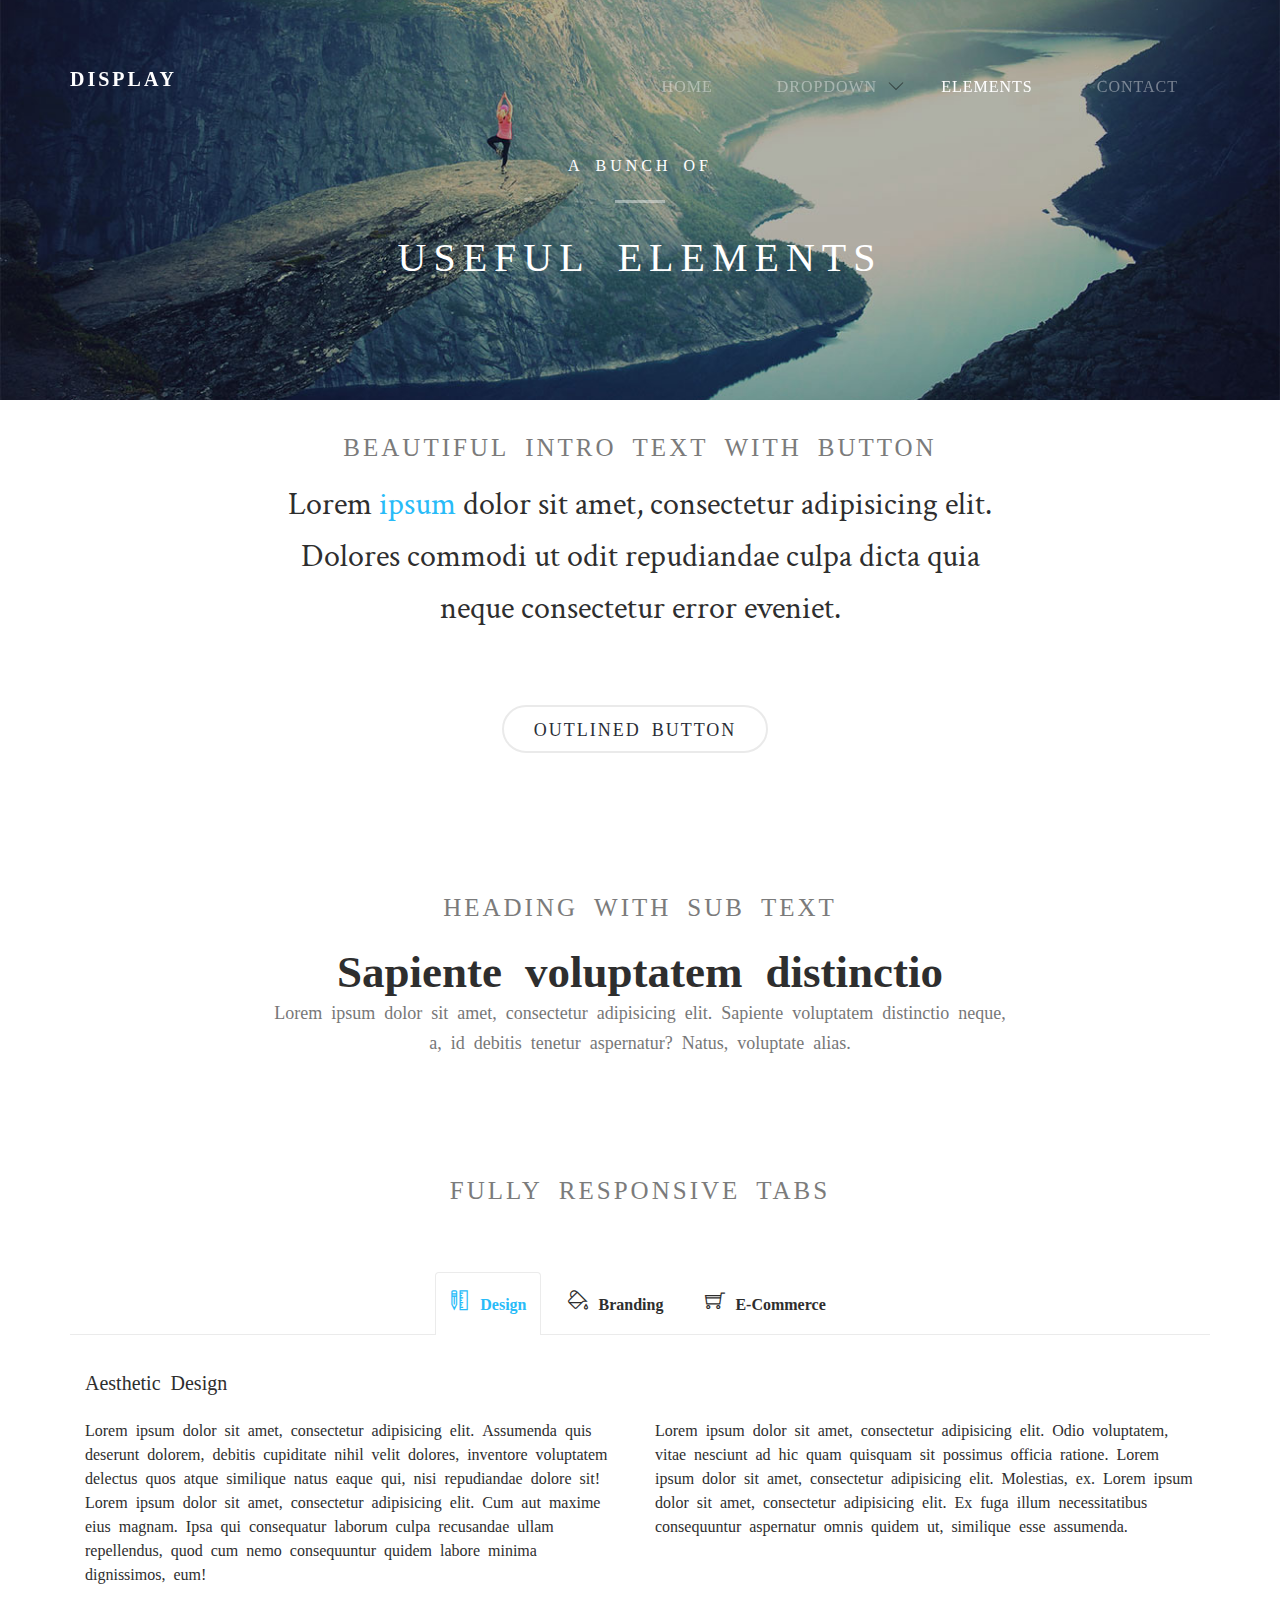
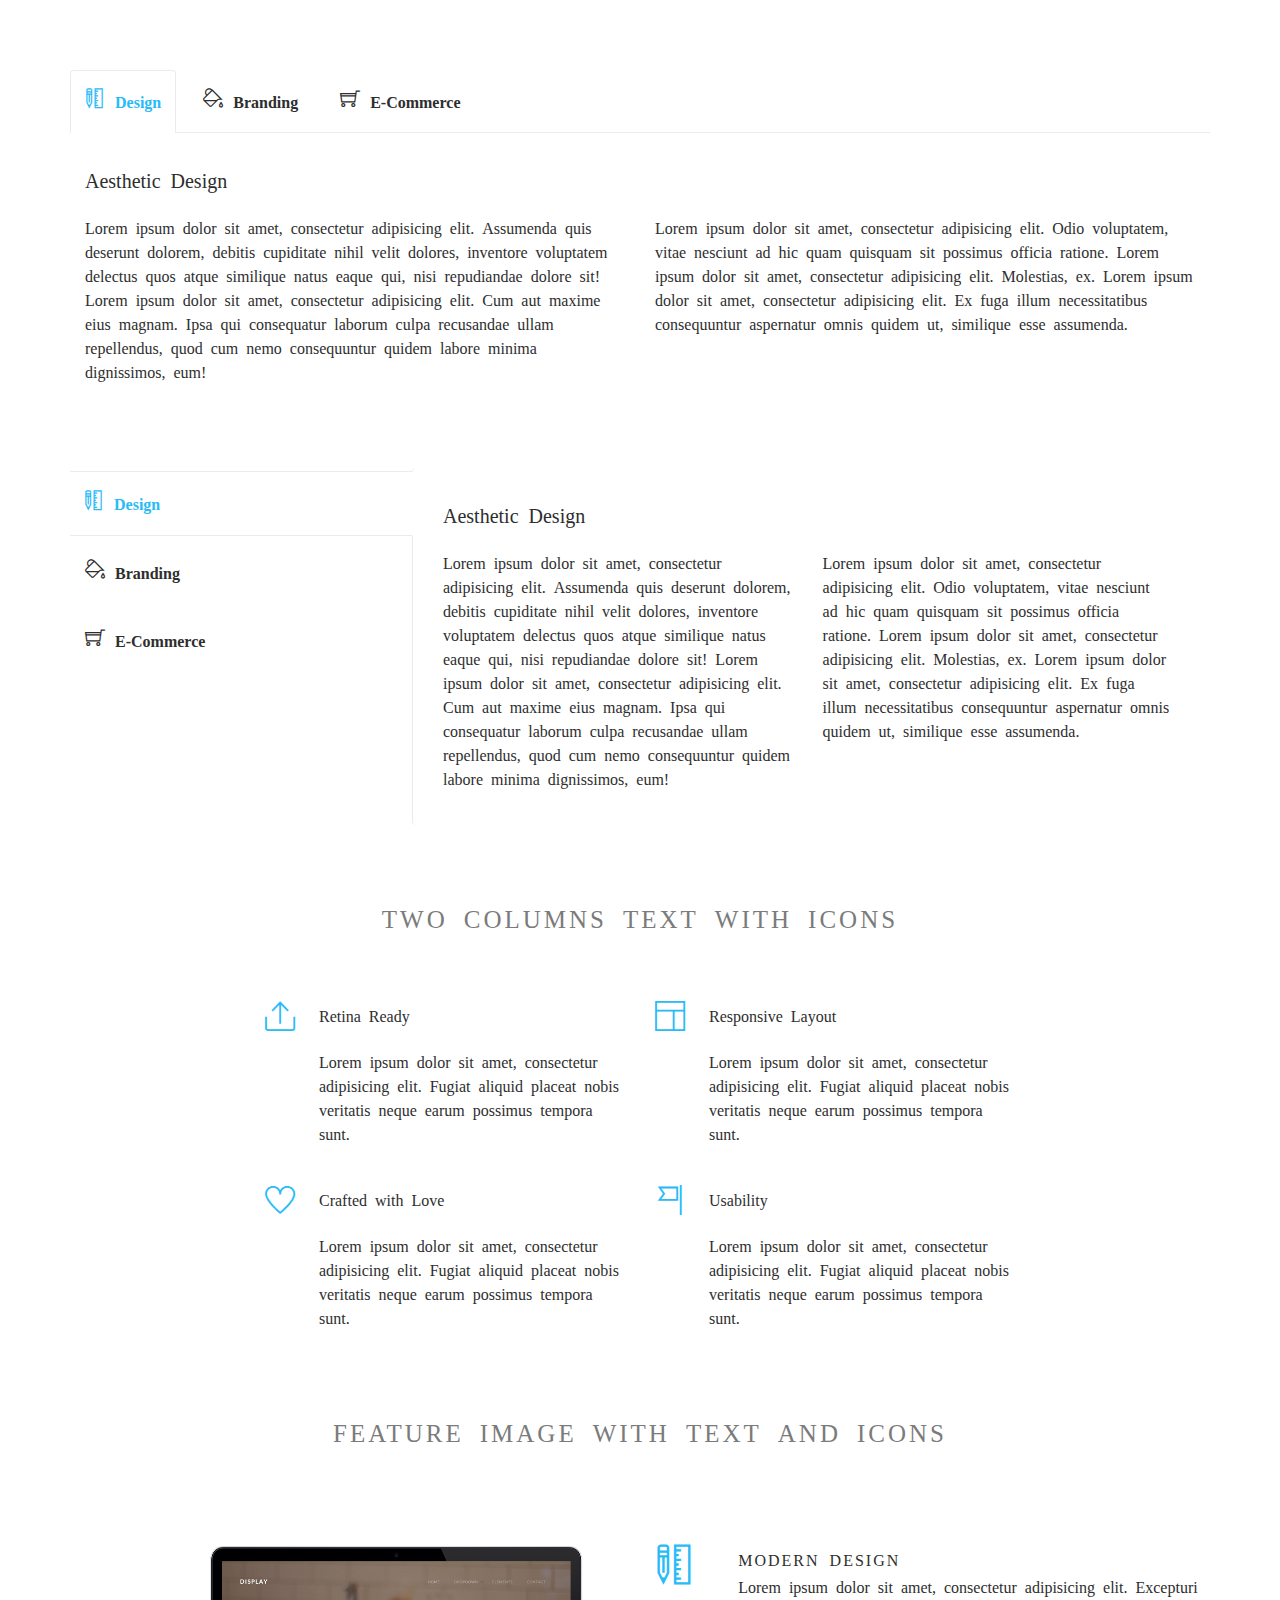
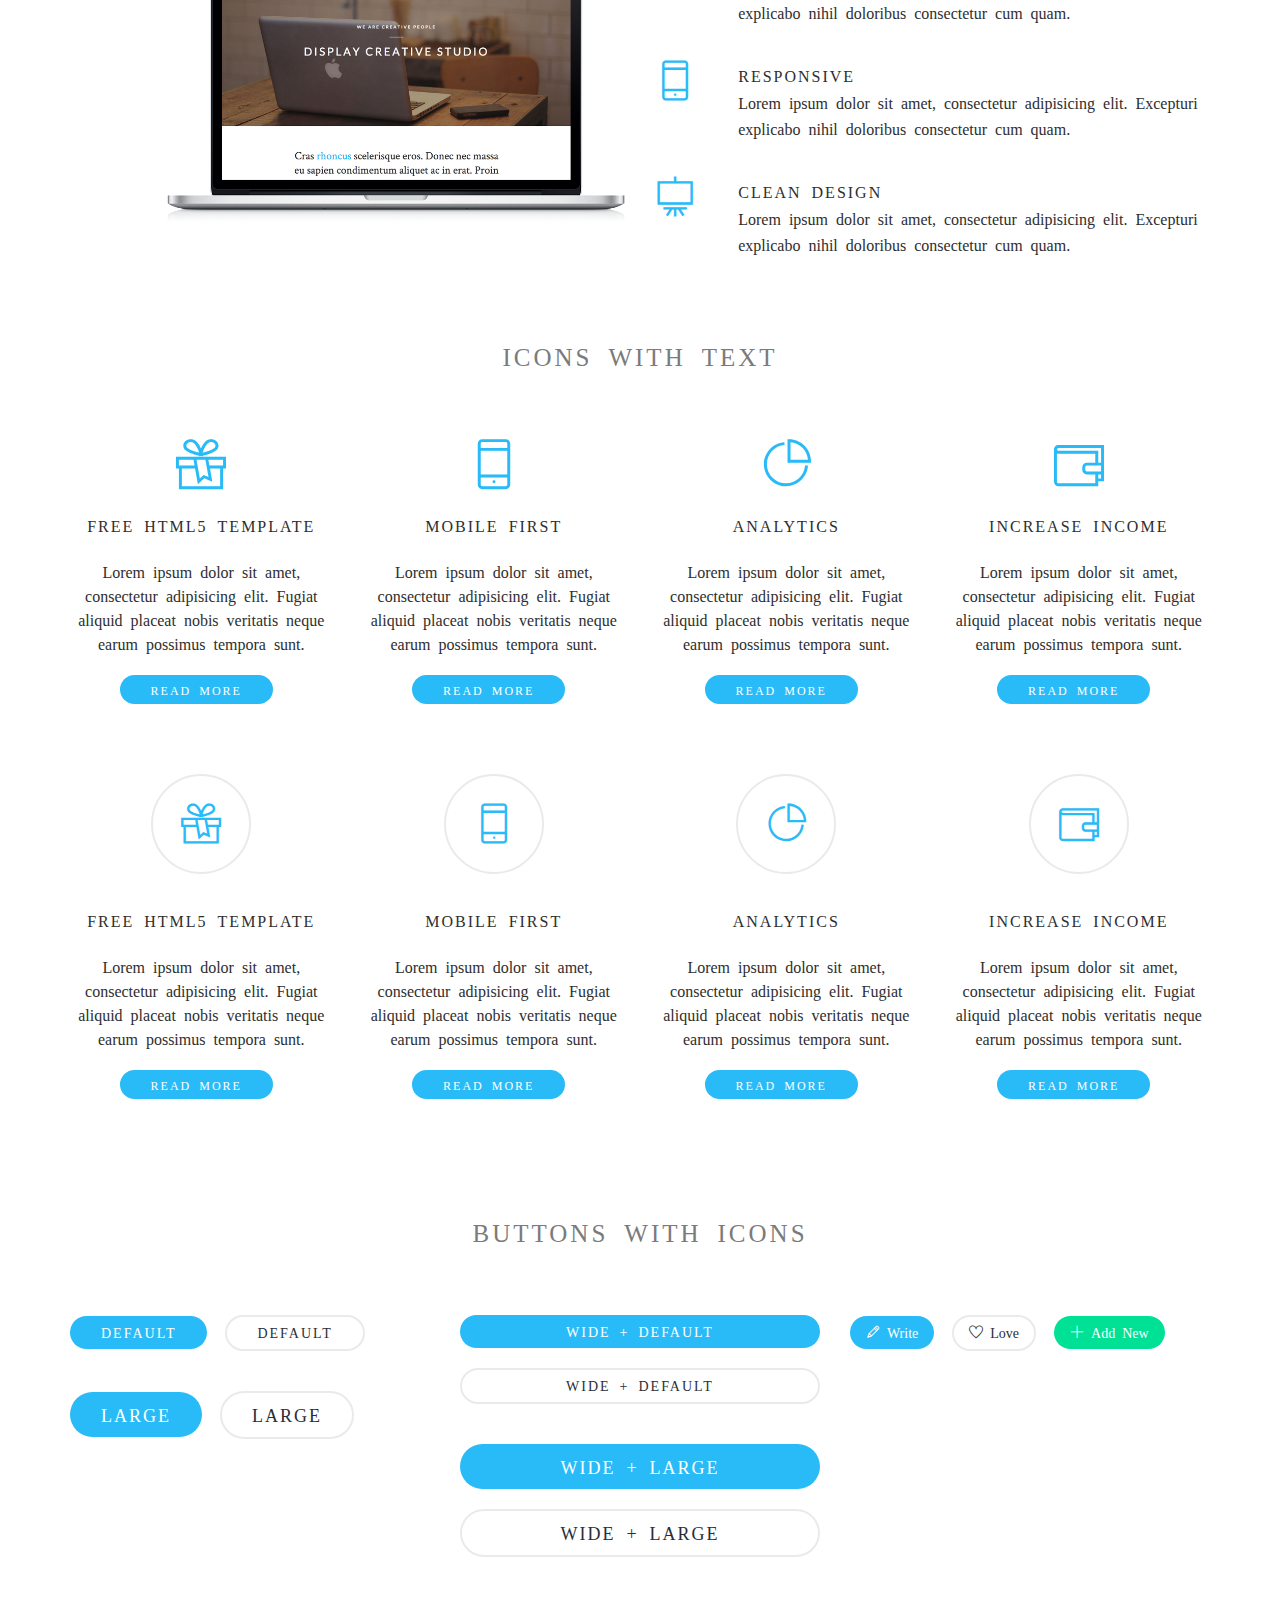
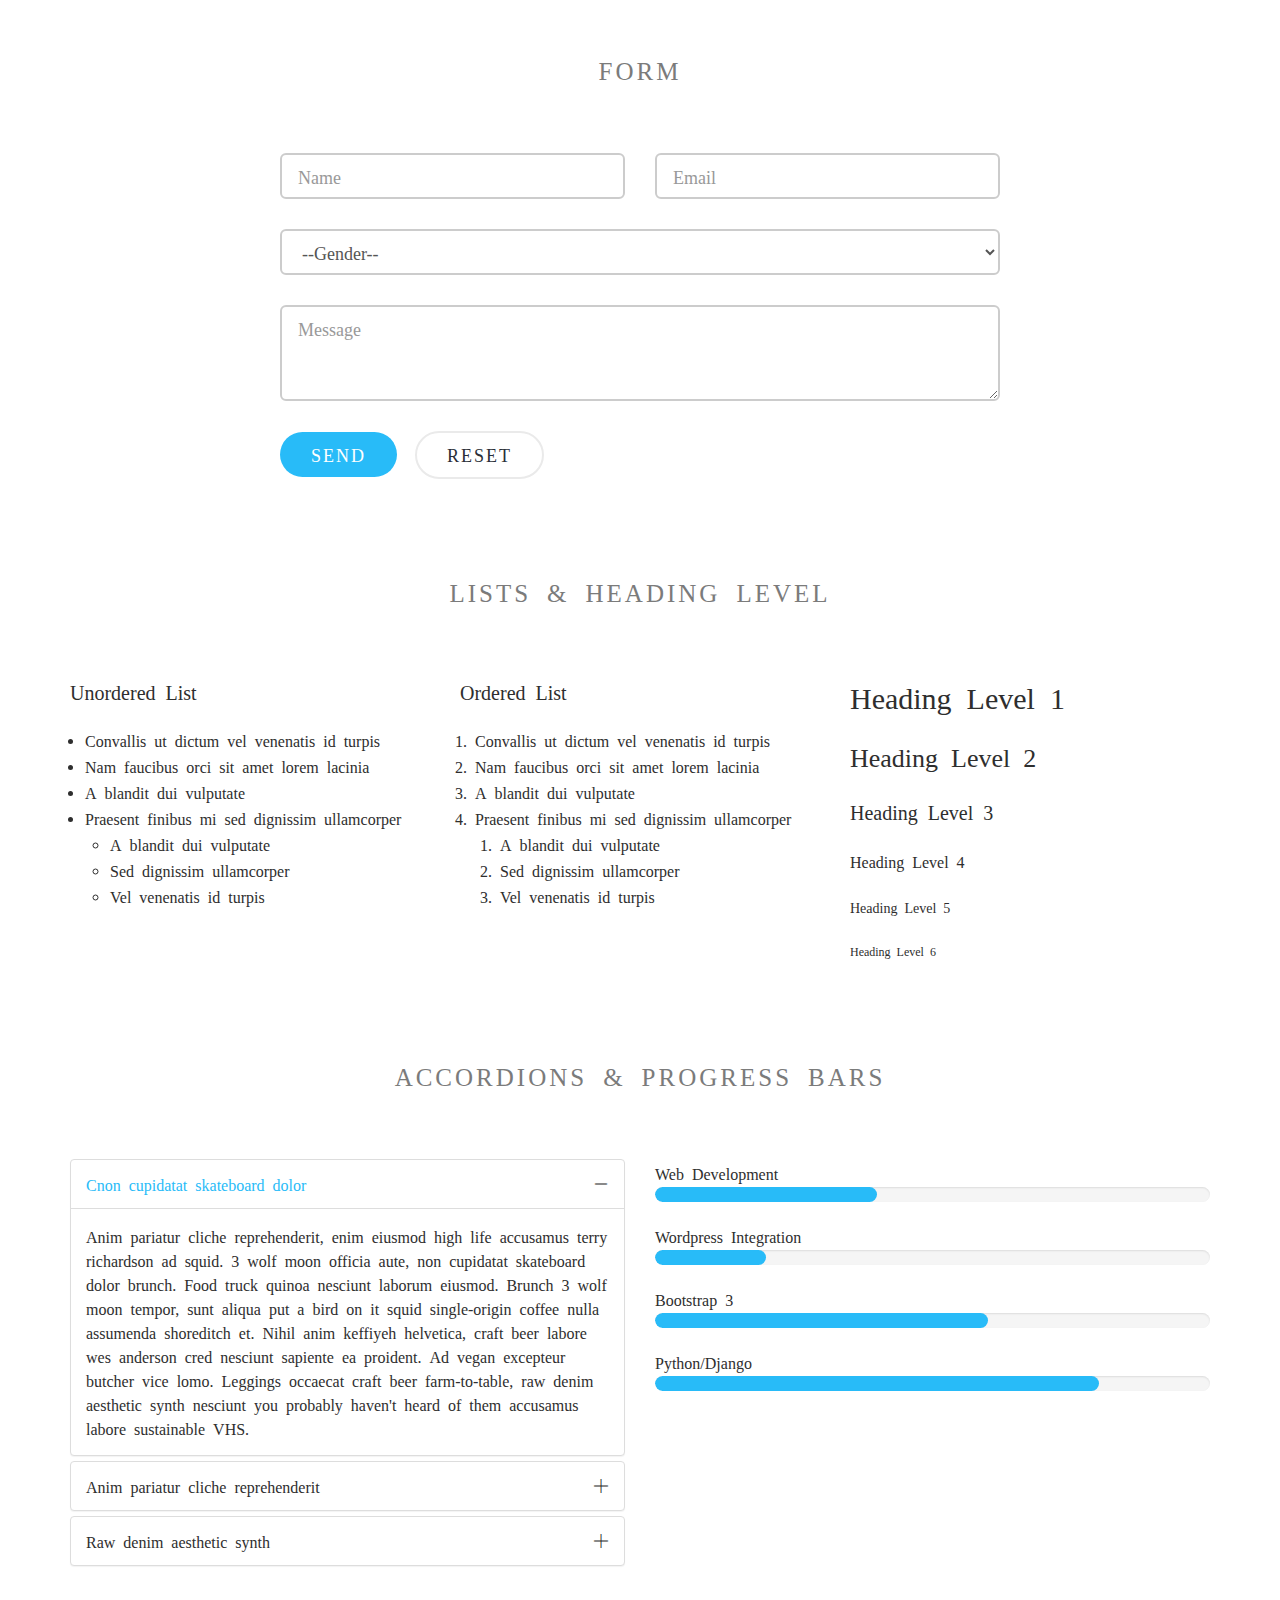
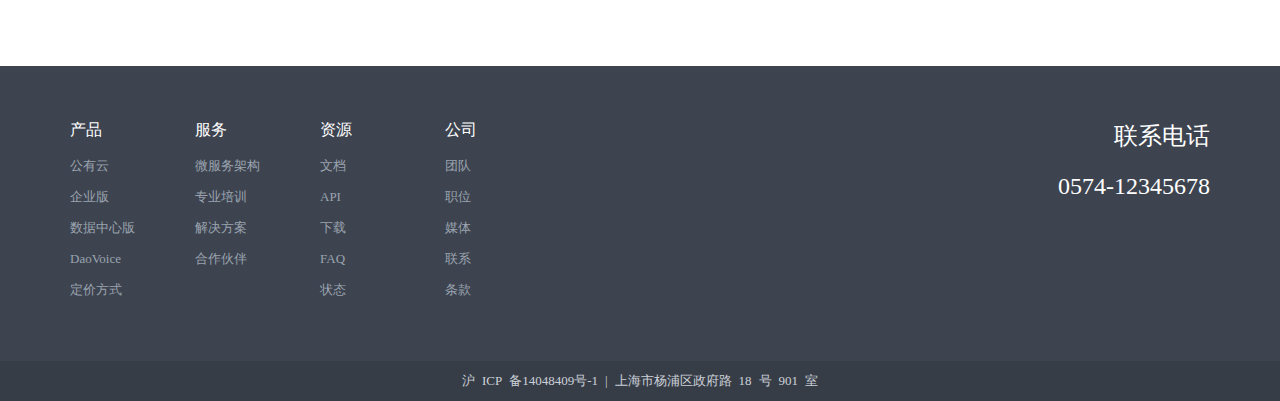
==== about.html @ 36780b76 "首页完成" ====
<!DOCTYPE html>
<!--[if lt IE 7]>      <html class="no-js lt-ie9 lt-ie8 lt-ie7"> <![endif]-->
<!--[if IE 7]>         <html class="no-js lt-ie9 lt-ie8"> <![endif]-->
<!--[if IE 8]>         <html class="no-js lt-ie9"> <![endif]-->
<!--[if gt IE 8]><!--> <html class="no-js"> <!--<![endif]-->
	<head>
	<meta charset="utf-8">
	<meta http-equiv="X-UA-Compatible" content="IE=edge">
	<title>Display &mdash; A free HTML5 Template </title>
	<meta name="viewport" content="width=device-width, initial-scale=1">
	<meta name="description" content="Free HTML5 Template by FREEHTML5.CO" />
  <meta name="keywords" content="free html5, free template, free bootstrap, html5, css3, mobile first, responsive" />
  <meta name="author" content="FREEHTML5.CO" />

  	<!-- Facebook and Twitter integration -->
	<meta property="og:title" content=""/>
	<meta property="og:image" content=""/>
	<meta property="og:url" content=""/>
	<meta property="og:site_name" content=""/>
	<meta property="og:description" content=""/>
	<meta name="twitter:title" content="" />
	<meta name="twitter:image" content="" />
	<meta name="twitter:url" content="" />
	<meta name="twitter:card" content="" />

  <!-- Place favicon.ico and apple-touch-icon.png in the root directory -->
  <link rel="shortcut icon" href="favicon.ico">

  <!-- Google Webfont -->
	<link href='http://fonts.useso.com/css?family=Lato:300,400|Crimson+Text' rel='stylesheet' type='text/css'>
	<!-- Themify Icons -->
	<link rel="stylesheet" href="css/themify-icons.css">
	<!-- Bootstrap -->
	<link rel="stylesheet" href="css/bootstrap.css">
	<!-- Owl Carousel -->
	<link rel="stylesheet" href="css/owl.carousel.min.css">
	<link rel="stylesheet" href="css/owl.theme.default.min.css">
	<!-- Magnific Popup -->
	<link rel="stylesheet" href="css/magnific-popup.css">
	<!-- Superfish -->
	<link rel="stylesheet" href="css/superfish.css">
	<!-- Easy Responsive Tabs -->
	<link rel="stylesheet" href="css/easy-responsive-tabs.css">
	<!-- Theme Style -->
	<link rel="stylesheet" href="css/style.css">
	<!-- add by yxj -->
	<link rel="stylesheet" href="css/main.css">


	<!-- FOR IE9 below -->
	<!--[if lt IE 9]>
	<script src="js/modernizr-2.6.2.min.js"></script>
	<script src="js/respond.min.js"></script>
	<![endif]-->

	</head>
	<body class="inner-page">

			<!-- START #fh5co-header -->
			<header id="fh5co-header-section" role="header" class="" >
				<div class="container">

					<!-- START #fh5co-logo -->
					<h1 id="fh5co-logo" class="pull-left"><a href="index.html">Display</a></h1>

					<!-- START #fh5co-menu-wrap -->
					<nav id="fh5co-menu-wrap" role="navigation">
						<ul class="sf-menu" id="fh5co-primary-menu">
							<li>
								<a href="index.html">Home</a>
							</li>
							<li>
								<a href="#" class="fh5co-sub-ddown">Dropdown</a>
								 <ul class="fh5co-sub-menu">
								 	<li><a href="left-sidebar.html">Left Sidebar</a></li>
								 	<li><a href="right-sidebar.html">Right Sidebar</a></li>
									<li><a href="#">HTML5</a></li>
									<li>
										<a href="#" class="fh5co-sub-ddown">JavaScript</a>
										<ul class="fh5co-sub-menu">
											<li><a href="#">jQuery</a></li>
											<li><a href="#">Zipto</a></li>
											<li><a href="#">Node.js</a></li>
											<li><a href="#">AngularJS</a></li>
										</ul>
									</li>
									<li><a href="#">CSS3</a></li>
								</ul>
							</li>
							<li class="active"><a href="elements.html">Elements</a></li>
							<li><a href="contact.html">Contact</a></li>
						</ul>
					</nav>

				</div>
			</header>

			<!-- START #fh5co-hero -->
			<aside id="fh5co-hero" style="background-image: url(images/hero2.jpg);">
				<div class="container">
					<div class="row">
						<div class="col-md-8 col-md-offset-2">
							<div class="fh5co-hero-wrap">
								<div class="fh5co-hero-intro">
										<h2>A bunch of<span></span></h2>
										<h1>Useful Elements</h1>
								</div>
							</div>
						</div>
					</div>
				</div>
			</aside>

			<div id="fh5co-main">



				<section>
					<div class="container">
						<div class="row">
							<div class="col-md-12">

							</div>
							<div class="col-md-8 col-md-offset-2 text-center fh5co-lead-wrap">
								<h2 class="fh5co-uppercase-heading-sm text-center">Beautiful Intro Text with button</h2>
								<h3 class="fh5co-serif fh5co-lead">Lorem <a href="#">ipsum</a> dolor sit amet, consectetur adipisicing elit. Dolores commodi ut odit repudiandae culpa dicta quia neque consectetur error eveniet. </h3>
							<div class="fh5co-spacer fh5co-spacer-sm"></div>
							<p><a href="#" class="btn btn-outline btn-lg">Outlined Button</a></p>
							</div>

						</div>

						<div class="fh5co-spacer fh5co-spacer-xxs"></div>
					</div>
				</section>

				<section>
					<div class="container">
						<div class="row">
							<div class="col-md-12">
								<h2 class="fh5co-uppercase-heading-sm text-center">Heading with sub text</h2>
							</div>
							<div class="col-md-8 col-md-offset-2 clearfix fh5co-header">
								<h1 class="h1 fh5co-heading fh5co-no-margin-bottom">Sapiente voluptatem distinctio</h1>
								<h4 class="h5 fh5co-heading-sub">Lorem ipsum dolor sit amet, consectetur adipisicing elit. Sapiente voluptatem distinctio neque, a, id debitis tenetur aspernatur? Natus, voluptate alias.</h4>
								<div class="fh5co-spacer fh5co-spacer-sm"></div>
							</div>
						</div>
						<div class="fh5co-spacer fh5co-spacer-sm"></div>
					</div>
				</section>

				<section>
					<div class="container">
						<div class="row">


							<div class="col-md-12">
								<h2 class="fh5co-uppercase-heading-sm text-center">Fully Responsive Tabs</h2>

								<div class="fh5co-spacer fh5co-spacer-sm"></div>

								<div id="fh5co-tab-feature-center" class="fh5co-tab text-center">
									<ul class="resp-tabs-list hor_1">
										<li><i class="fh5co-tab-menu-icon ti-ruler-pencil"></i>Design</li>
										<li><i class="fh5co-tab-menu-icon ti-paint-bucket"></i> Branding</li>
										<li><i class="fh5co-tab-menu-icon ti-shopping-cart"></i> E-Commerce</li>
									</ul>
									<div class="resp-tabs-container hor_1">
										<div>
											<div class="row">
												<div class="col-md-12">
													<h2 class="h3">Aesthetic Design</h2>
												</div>
												<div class="col-md-6">
													<p>Lorem ipsum dolor sit amet, consectetur adipisicing elit. Assumenda quis deserunt dolorem, debitis cupiditate nihil velit dolores, inventore voluptatem delectus quos atque similique natus eaque qui, nisi repudiandae dolore sit! Lorem ipsum dolor sit amet, consectetur adipisicing elit. Cum aut maxime eius magnam. Ipsa qui consequatur laborum culpa recusandae ullam repellendus, quod cum nemo consequuntur quidem labore minima dignissimos, eum!</p>
												</div>
												<div class="col-md-6">
													<p>Lorem ipsum dolor sit amet, consectetur adipisicing elit. Odio voluptatem, vitae nesciunt ad hic quam quisquam sit possimus officia ratione. Lorem ipsum dolor sit amet, consectetur adipisicing elit. Molestias, ex. Lorem ipsum dolor sit amet, consectetur adipisicing elit. Ex fuga illum necessitatibus consequuntur aspernatur omnis quidem ut, similique esse assumenda.</p>
												</div>
											</div>
										</div>
										<div>
											<div class="row">
												<div class="col-md-12">
													<h2 class="h3">Branding &amp; Identity</h2>
												</div>
												<div class="col-md-6">
													<p>Nam tristique porttitor neque, sit amet aliquet metus ultricies non. Vestibulum lacinia ante sit amet enim iaculis tempus. Nulla aliquam tincidunt leo, et consequat justo viverra id. Maecenas lacinia libero vel iaculis tincidunt. Quisque luctus massa eu sodales vehicula. Duis gravida at nunc sit amet sagittis. Fusce pulvinar scelerisque enim, vel interdum erat ullamcorper a. Cras elementum mauris justo, quis lacinia erat mollis sed. Donec malesuada odio eu metus consequat interdum. </p>
												</div>
												<div class="col-md-6">
													<p>In varius, ex ut tincidunt tempor, nunc nisi commodo quam, vel volutpat ex eros id tellus. Morbi cursus libero mi. In condimentum leo in libero volutpat rutrum. Ut pellentesque finibus lacus, sed imperdiet ex tincidunt vel. Proin et blandit nisl, dapibus faucibus urna. Praesent et nisi dictum, placerat purus eget, varius est. Suspendisse potenti. Curabitur blandit faucibus auctor.</p>
												</div>
											</div>
										</div>
										<div>
											<div class="row">
												<div class="col-md-12">
													<h2 class="h3">Online Shop</h2>
												</div>
												<div class="col-md-6">
													<p>Lorem ipsum dolor sit amet, consectetur adipisicing elit. Assumenda quis deserunt dolorem, debitis cupiditate nihil velit dolores, inventore voluptatem delectus quos atque similique natus eaque qui, nisi repudiandae dolore sit! Lorem ipsum dolor sit amet, consectetur adipisicing elit. Cum aut maxime eius magnam.</p>
												</div>
												<div class="col-md-6">
													<p>Lorem ipsum dolor sit amet, consectetur adipisicing elit. Odio voluptatem, vitae nesciunt ad hic quam quisquam sit possimus officia ratione. Lorem ipsum dolor sit amet, consectetur adipisicing elit. Molestias, ex. Lorem ipsum dolor sit amet.</p>
												</div>
											</div>
										</div>
									</div>
								</div>
							</div>

							<hr class="fh5co-spacer fh5co-spacer-sm">

							<div class="col-md-12">
								<div id="fh5co-tab-feature" class="fh5co-tab">
									<ul class="resp-tabs-list hor_1">
										<li><i class="fh5co-tab-menu-icon ti-ruler-pencil"></i>Design</li>
										<li><i class="fh5co-tab-menu-icon ti-paint-bucket"></i> Branding</li>
										<li><i class="fh5co-tab-menu-icon ti-shopping-cart"></i> E-Commerce</li>
									</ul>
									<div class="resp-tabs-container hor_1">
										<div>
											<div class="row">
												<div class="col-md-12">
													<h2 class="h3">Aesthetic Design</h2>
												</div>
												<div class="col-md-6">
													<p>Lorem ipsum dolor sit amet, consectetur adipisicing elit. Assumenda quis deserunt dolorem, debitis cupiditate nihil velit dolores, inventore voluptatem delectus quos atque similique natus eaque qui, nisi repudiandae dolore sit! Lorem ipsum dolor sit amet, consectetur adipisicing elit. Cum aut maxime eius magnam. Ipsa qui consequatur laborum culpa recusandae ullam repellendus, quod cum nemo consequuntur quidem labore minima dignissimos, eum!</p>
												</div>
												<div class="col-md-6">
													<p>Lorem ipsum dolor sit amet, consectetur adipisicing elit. Odio voluptatem, vitae nesciunt ad hic quam quisquam sit possimus officia ratione. Lorem ipsum dolor sit amet, consectetur adipisicing elit. Molestias, ex. Lorem ipsum dolor sit amet, consectetur adipisicing elit. Ex fuga illum necessitatibus consequuntur aspernatur omnis quidem ut, similique esse assumenda.</p>
												</div>
											</div>
										</div>
										<div>
											<div class="row">
												<div class="col-md-12">
													<h2 class="h3">Branding &amp; Identity</h2>
												</div>
												<div class="col-md-6">
													<p>Nam tristique porttitor neque, sit amet aliquet metus ultricies non. Vestibulum lacinia ante sit amet enim iaculis tempus. Nulla aliquam tincidunt leo, et consequat justo viverra id. Maecenas lacinia libero vel iaculis tincidunt. Quisque luctus massa eu sodales vehicula. Duis gravida at nunc sit amet sagittis. Fusce pulvinar scelerisque enim, vel interdum erat ullamcorper a. Cras elementum mauris justo, quis lacinia erat mollis sed. Donec malesuada odio eu metus consequat interdum. </p>
												</div>
												<div class="col-md-6">
													<p>In varius, ex ut tincidunt tempor, nunc nisi commodo quam, vel volutpat ex eros id tellus. Morbi cursus libero mi. In condimentum leo in libero volutpat rutrum. Ut pellentesque finibus lacus, sed imperdiet ex tincidunt vel. Proin et blandit nisl, dapibus faucibus urna. Praesent et nisi dictum, placerat purus eget, varius est. Suspendisse potenti. Curabitur blandit faucibus auctor.</p>
												</div>
											</div>
										</div>
										<div>
											<div class="row">
												<div class="col-md-12">
													<h2 class="h3">Online Shop</h2>
												</div>
												<div class="col-md-6">
													<p>Lorem ipsum dolor sit amet, consectetur adipisicing elit. Assumenda quis deserunt dolorem, debitis cupiditate nihil velit dolores, inventore voluptatem delectus quos atque similique natus eaque qui, nisi repudiandae dolore sit! Lorem ipsum dolor sit amet, consectetur adipisicing elit. Cum aut maxime eius magnam.</p>
												</div>
												<div class="col-md-6">
													<p>Lorem ipsum dolor sit amet, consectetur adipisicing elit. Odio voluptatem, vitae nesciunt ad hic quam quisquam sit possimus officia ratione. Lorem ipsum dolor sit amet, consectetur adipisicing elit. Molestias, ex. Lorem ipsum dolor sit amet.</p>
												</div>
											</div>
										</div>
									</div>
								</div>
							</div>

							<hr class="fh5co-spacer fh5co-spacer-sm">

							<div class="col-md-12">
								<div id="fh5co-tab-feature-vertical" class="fh5co-tab">
									<ul class="resp-tabs-list hor_1">
										<li><i class="fh5co-tab-menu-icon ti-ruler-pencil"></i>Design</li>
										<li><i class="fh5co-tab-menu-icon ti-paint-bucket"></i> Branding</li>
										<li><i class="fh5co-tab-menu-icon ti-shopping-cart"></i> E-Commerce</li>
									</ul>
									<div class="resp-tabs-container hor_1">
										<div>
											<div class="row">
												<div class="col-md-12">
													<h2 class="h3">Aesthetic Design</h2>
												</div>
												<div class="col-md-6">
													<p>Lorem ipsum dolor sit amet, consectetur adipisicing elit. Assumenda quis deserunt dolorem, debitis cupiditate nihil velit dolores, inventore voluptatem delectus quos atque similique natus eaque qui, nisi repudiandae dolore sit! Lorem ipsum dolor sit amet, consectetur adipisicing elit. Cum aut maxime eius magnam. Ipsa qui consequatur laborum culpa recusandae ullam repellendus, quod cum nemo consequuntur quidem labore minima dignissimos, eum!</p>
												</div>
												<div class="col-md-6">
													<p>Lorem ipsum dolor sit amet, consectetur adipisicing elit. Odio voluptatem, vitae nesciunt ad hic quam quisquam sit possimus officia ratione. Lorem ipsum dolor sit amet, consectetur adipisicing elit. Molestias, ex. Lorem ipsum dolor sit amet, consectetur adipisicing elit. Ex fuga illum necessitatibus consequuntur aspernatur omnis quidem ut, similique esse assumenda.</p>
												</div>
											</div>
										</div>
										<div>
											<div class="row">
												<div class="col-md-12">
													<h2 class="h3">Branding &amp; Identity</h2>
												</div>
												<div class="col-md-6">
													<p>Nam tristique porttitor neque, sit amet aliquet metus ultricies non. Vestibulum lacinia ante sit amet enim iaculis tempus. Nulla aliquam tincidunt leo, et consequat justo viverra id. Maecenas lacinia libero vel iaculis tincidunt. Quisque luctus massa eu sodales vehicula. Duis gravida at nunc sit amet sagittis. Fusce pulvinar scelerisque enim, vel interdum erat ullamcorper a. Cras elementum mauris justo, quis lacinia erat mollis sed. Donec malesuada odio eu metus consequat interdum. </p>
												</div>
												<div class="col-md-6">
													<p>In varius, ex ut tincidunt tempor, nunc nisi commodo quam, vel volutpat ex eros id tellus. Morbi cursus libero mi. In condimentum leo in libero volutpat rutrum. Ut pellentesque finibus lacus, sed imperdiet ex tincidunt vel. Proin et blandit nisl, dapibus faucibus urna. Praesent et nisi dictum, placerat purus eget, varius est. Suspendisse potenti. Curabitur blandit faucibus auctor.</p>
												</div>
											</div>
										</div>
										<div>
											<div class="row">
												<div class="col-md-12">
													<h2 class="h3">Online Shop</h2>
												</div>
												<div class="col-md-6">
													<p>Lorem ipsum dolor sit amet, consectetur adipisicing elit. Assumenda quis deserunt dolorem, debitis cupiditate nihil velit dolores, inventore voluptatem delectus quos atque similique natus eaque qui, nisi repudiandae dolore sit! Lorem ipsum dolor sit amet, consectetur adipisicing elit. Cum aut maxime eius magnam.</p>
												</div>
												<div class="col-md-6">
													<p>Lorem ipsum dolor sit amet, consectetur adipisicing elit. Odio voluptatem, vitae nesciunt ad hic quam quisquam sit possimus officia ratione. Lorem ipsum dolor sit amet, consectetur adipisicing elit. Molestias, ex. Lorem ipsum dolor sit amet.</p>
												</div>
											</div>
										</div>
									</div>
								</div>
							</div>
							<div class="fh5co-spacer fh5co-spacer-md"></div>
							<!-- END Tabs -->
						</div>
					</div>
				</section>

				<section>
					<div class="container">
						<div class="row fh5co-feature-3">

							<div class="col-md-12">
								<h2 class="fh5co-uppercase-heading-sm text-center">Two Columns Text With Icons</h2>
								<div class="fh5co-spacer fh5co-spacer-sm"></div>
							</div>
							<div class="col-md-8 col-md-offset-2">
								<div class="row">
									<div class="col-md-6 fh5co-feature-item">
										<span class="fh5co-feature-icon"><i class="ti-export"></i></span>
										<div class="fh5co-feature-blurb">
											<h2 class="h4 fh5co-feature-title">Retina Ready</h2>
											<p>Lorem ipsum dolor sit amet, consectetur adipisicing elit. Fugiat aliquid placeat nobis veritatis neque earum possimus tempora sunt.</p>
										</div>
									</div>

									<div class="col-md-6 fh5co-feature-item">
										<span class="fh5co-feature-icon"><i class="ti-layout"></i></span>
										<div class="fh5co-feature-blurb">
											<h2 class="h4 fh5co-feature-title">Responsive Layout</h2>
											<p>Lorem ipsum dolor sit amet, consectetur adipisicing elit. Fugiat aliquid placeat nobis veritatis neque earum possimus tempora sunt.</p>
										</div>
									</div>

									<div class="col-md-6 fh5co-feature-item">
										<span class="fh5co-feature-icon"><i class="ti-heart"></i></span>
										<div class="fh5co-feature-blurb">
											<h2 class="h4 fh5co-feature-title">Crafted with Love</h2>
											<p>Lorem ipsum dolor sit amet, consectetur adipisicing elit. Fugiat aliquid placeat nobis veritatis neque earum possimus tempora sunt.</p>
										</div>
									</div>

									<div class="col-md-6 fh5co-feature-item">
										<span class="fh5co-feature-icon"><i class="ti-flag-alt"></i></span>
										<div class="fh5co-feature-blurb">
											<h2 class="h4 fh5co-feature-title">Usability</h2>
											<p>Lorem ipsum dolor sit amet, consectetur adipisicing elit. Fugiat aliquid placeat nobis veritatis neque earum possimus tempora sunt.</p>
										</div>
									</div>
								</div>
							</div>
						</div>

						<div class="fh5co-spacer fh5co-spacer-sm"></div>
					</div>
				</section>

				<section>
					<div class="container">

						<div class="row fh5co-feature-1">
							<div class="col-md-12">
								<h2 class="fh5co-uppercase-heading-sm text-center">Feature Image with text and icons</h2>
							</div>
							<div class="col-md-5 col-md-offset-1 col-sm-6 fh5co-feature-figure">

								<img src="images/macbook_1.png" alt="Image" class="img-responsive">
							</div>
							<div class="col-md-6 col-sm-6 fh5co-feature-blurb">
								<ul>
									<li>
										<span class="fh5co-feature-blurb-icon"><i class="ti-ruler-pencil"></i></span>

										<div class="fh5co-feature-blurb-text">
											<h2 class="fh5co-feature-blurb-title h4 text-uppercase">Modern Design</h2>
											<p class="fh5co-feature-blurb-description">Lorem ipsum dolor sit amet, consectetur adipisicing elit. Excepturi explicabo nihil doloribus consectetur cum quam.</p>
										</div>
									</li>
									<li>
										<span class="fh5co-feature-blurb-icon"><i class="ti-mobile"></i></span>

										<div class="fh5co-feature-blurb-text">
											<h2 class="fh5co-feature-blurb-title h4 text-uppercase">Responsive</h2>
											<p class="fh5co-feature-blurb-description">Lorem ipsum dolor sit amet, consectetur adipisicing elit. Excepturi explicabo nihil doloribus consectetur cum quam.</p>
										</div>
									</li>
									<li>
										<span class="fh5co-feature-blurb-icon"><i class="ti-blackboard"></i></span>

										<div class="fh5co-feature-blurb-text">
											<h2 class="fh5co-feature-blurb-title h4 text-uppercase">Clean Design</h2>
											<p class="fh5co-feature-blurb-description">Lorem ipsum dolor sit amet, consectetur adipisicing elit. Excepturi explicabo nihil doloribus consectetur cum quam.</p>
										</div>
									</li>

								</ul>
							</div>
						</div>
						<div class="fh5co-spacer fh5co-spacer-sm"></div>
					</div>
				</section>

				<section>
					<!-- START FEATURE 2 -->
				<div class="container">

					<div class="row fh5co-feature-2">

						<div class="col-md-12">
							<h2 class="fh5co-uppercase-heading-sm text-center">Icons With Text</h2>
							<div class="fh5co-spacer fh5co-spacer-sm"></div>
						</div>

						<div class="col-md-3 col-sm-6 fh5co-feature-item">
							<span class="fh5co-feature-icon"><i class="ti-gift"></i></span>
							<h2 class="text-center fh5co-feature-title h4 text-uppercase">Free HTML5 Template</h2>
							<p class="text-center fh5co-feature-description">Lorem ipsum dolor sit amet, consectetur adipisicing elit. Fugiat aliquid placeat nobis veritatis neque earum possimus tempora sunt.</p>
							<p class="text-center"><a href="#" class="btn btn-primary btn-sm">Read more</a></p>
						</div>

						<div class="col-md-3 col-sm-6 fh5co-feature-item">
							<span class="fh5co-feature-icon"><i class="ti-mobile"></i></span>
							<h2 class="text-center fh5co-feature-title h4 text-uppercase">Mobile First</h2>
							<p class="text-center fh5co-feature-description">Lorem ipsum dolor sit amet, consectetur adipisicing elit. Fugiat aliquid placeat nobis veritatis neque earum possimus tempora sunt.</p>
							<p class="text-center"><a href="#" class="btn btn-primary btn-sm">Read more</a></p>
						</div>

						<div class="clearfix visible-sm-block"></div>

						<div class="col-md-3 col-sm-6 fh5co-feature-item">
							<span class="fh5co-feature-icon"><i class="ti-pie-chart"></i></span>
							<h2 class="text-center fh5co-feature-title h4 text-uppercase">Analytics</h2>
							<p class="text-center fh5co-feature-description">Lorem ipsum dolor sit amet, consectetur adipisicing elit. Fugiat aliquid placeat nobis veritatis neque earum possimus tempora sunt.</p>
							<p class="text-center"><a href="#" class="btn btn-primary btn-sm">Read more</a></p>
						</div>
						<div class="col-md-3 col-sm-6 fh5co-feature-item">
							<span class="fh5co-feature-icon"><i class="ti-wallet"></i></span>
							<h2 class="text-center fh5co-feature-title h4 text-uppercase">Increase Income</h2>
							<p class="text-center fh5co-feature-description">Lorem ipsum dolor sit amet, consectetur adipisicing elit. Fugiat aliquid placeat nobis veritatis neque earum possimus tempora sunt.</p>
							<p class="text-center"><a href="#" class="btn btn-primary btn-sm">Read more</a></p>
						</div>


						<div class="clearfix visible-sm-block visible-md-block"></div>

						<div class="col-md-3 col-sm-6 fh5co-feature-item text-center">
							<span class="fh5co-feature-icon fh5co-circle"><i class="ti-gift"></i></span>
							<h2 class="text-center fh5co-feature-title h4 text-uppercase">Free HTML5 Template</h2>
							<p class="text-center fh5co-feature-description">Lorem ipsum dolor sit amet, consectetur adipisicing elit. Fugiat aliquid placeat nobis veritatis neque earum possimus tempora sunt.</p>
							<p class="text-center"><a href="#" class="btn btn-primary btn-sm">Read more</a></p>
						</div>
						<div class="col-md-3 col-sm-6 fh5co-feature-item text-center">
							<span class="fh5co-feature-icon fh5co-circle"><i class="ti-mobile"></i></span>
							<h2 class="text-center fh5co-feature-title h4 text-uppercase">Mobile First</h2>
							<p class="text-center fh5co-feature-description">Lorem ipsum dolor sit amet, consectetur adipisicing elit. Fugiat aliquid placeat nobis veritatis neque earum possimus tempora sunt.</p>
							<p class="text-center"><a href="#" class="btn btn-primary btn-sm">Read more</a></p>
						</div>

						<div class="clearfix visible-sm-block"></div>

						<div class="col-md-3 col-sm-6 fh5co-feature-item text-center">
							<span class="fh5co-feature-icon fh5co-circle"><i class="ti-pie-chart"></i></span>
							<h2 class="text-center fh5co-feature-title h4 text-uppercase">Analytics</h2>
							<p class="text-center fh5co-feature-description">Lorem ipsum dolor sit amet, consectetur adipisicing elit. Fugiat aliquid placeat nobis veritatis neque earum possimus tempora sunt.</p>
							<p class="text-center"><a href="#" class="btn btn-primary btn-sm">Read more</a></p>
						</div>
						<div class="col-md-3 col-sm-6 fh5co-feature-item text-center">
							<span class="fh5co-feature-icon fh5co-circle"><i class="ti-wallet"></i></span>
							<h2 class="text-center fh5co-feature-title h4 text-uppercase">Increase Income</h2>
							<p class="text-center fh5co-feature-description">Lorem ipsum dolor sit amet, consectetur adipisicing elit. Fugiat aliquid placeat nobis veritatis neque earum possimus tempora sunt.</p>
							<p class="text-center"><a href="#" class="btn btn-primary btn-sm">Read more</a></p>
						</div>
					</div>
					<div class="fh5co-spacer fh5co-spacer-sm"></div>
				</div>
				</section>

				<section>
					<div class="container">
					<div class="row">
						<div class="col-md-12">
							<h2 class="fh5co-uppercase-heading-sm text-center">Buttons with Icons</h2>
							<div class="fh5co-spacer fh5co-spacer-sm"></div>
						</div>

						<div class="col-md-4">

							<a href="#" class="btn btn-primary">Default</a>
							<a href="#" class="btn btn-outline">Default</a>
							<div class="fh5co-spacer fh5co-spacer-xxs"></div>
							<a href="#" class="btn btn-primary btn-lg">Large</a>
							<a href="#" class="btn btn-outline btn-lg">Large</a>

						</div>
						<div class="col-md-4">

							<a href="#" class="btn btn-primary btn-block">Wide + Default</a>
							<a href="#" class="btn btn-outline btn-block">Wide + Default</a>
							<div class="fh5co-spacer fh5co-spacer-xxs"></div>
							<a href="#" class="btn btn-primary btn-lg btn-block">Wide + Large</a>
							<a href="#" class="btn btn-outline btn-lg btn-block">Wide + Large</a>

						</div>
						<div class="col-md-4">

							<a href="#" class="btn btn-primary fh5co-btn-icon"><i class="ti-pencil"></i> Write</a>
							<a href="#" class="btn btn-outline fh5co-btn-icon fh5co-btn-icon"><i class="ti-heart"></i> Love</a>

							<a href="#" class="btn btn-success fh5co-btn-icon"><i class="ti-plus"></i> Add New</a>



						</div>

					</div>
					<div class="fh5co-spacer fh5co-spacer-md"></div>
				</div>
				</section>

				<section>
					<div class="container">
						<div class="row">
							<div class="col-md-12">
								<h2 class="fh5co-uppercase-heading-sm text-center">Form</h2>
								<div class="fh5co-spacer fh5co-spacer-sm"></div>
							</div>
							<div class="col-md-8 col-md-offset-2">
								<form action="#" method="post">
									<div class="col-md-6">
										<div class="form-group">
											<label for="name" class="sr-only">Email</label>
											<input placeholder="Name" id="name" type="text" class="form-control input-lg">
										</div>
									</div>
									<div class="col-md-6">
										<div class="form-group">
											<label for="email" class="sr-only">Email</label>
											<input placeholder="Email" id="email" type="text" class="form-control input-lg">
										</div>
									</div>
									<div class="col-md-12">
										<div class="form-group">
											<label for="gender" class="sr-only">Gender</label>
											<select class="form-control input-lg" id="gender">
											  <option>--Gender--</option>
											  <option>Male</option>
											  <option>Female</option>
											</select>
										</div>
									</div>
									<div class="col-md-12">
										<div class="form-group">
											<label for="message" class="sr-only">Message</label>
											<textarea placeholder="Message" id="message" class="form-control input-lg" rows="3"></textarea>
										</div>
									</div>
									<div class="col-md-6">
										<div class="form-group">
											<input type="submit" class="btn btn-primary btn-lg " value="Send">

											<input type="reset" class="btn btn-outline btn-lg " value="Reset">
										</div>
									</div>


								</form>
								<div class="fh5co-spacer fh5co-spacer-sm"></div>
							</div>

						</div>

					</div>
				</section>

				<section>
					<div class="container">
						<div class="row">
							<div class="col-md-12">
								<h2 class="fh5co-uppercase-heading-sm text-center">Lists &amp; Heading Level</h2>
								<div class="fh5co-spacer fh5co-spacer-sm"></div>
							</div>
							<div class="col-md-4">
								<h3>Unordered List</h3>
								<ul>
									<li>Convallis ut dictum vel venenatis id turpis</li>
									<li>Nam faucibus orci sit amet lorem lacinia</li>
									<li>A blandit dui vulputate</li>
									<li>Praesent finibus mi sed dignissim ullamcorper
										<ul>
											<li>A blandit dui vulputate</li>
											<li>Sed dignissim ullamcorper</li>
											<li>Vel venenatis id turpis</li>
										</ul>
									</li>
								</ul>
							</div>
							<div class="col-md-4">
								<h3>Ordered List</h3>
								<ol>
									<li>Convallis ut dictum vel venenatis id turpis</li>
									<li>Nam faucibus orci sit amet lorem lacinia</li>
									<li>A blandit dui vulputate</li>
									<li>Praesent finibus mi sed dignissim ullamcorper
										<ol>
											<li>A blandit dui vulputate</li>
											<li>Sed dignissim ullamcorper</li>
											<li>Vel venenatis id turpis</li>
										</ol>
									</li>
								</ol>
							</div>
							<div class="col-md-4">
								<h1>Heading Level 1</h1>
								<h2>Heading Level 2</h2>
								<h3>Heading Level 3</h3>
								<h4>Heading Level 4</h4>
								<h5>Heading Level 5</h5>
								<h6>Heading Level 6</h6>
							</div>
							<div class="fh5co-spacer fh5co-spacer-md"></div>
						</div>
					</div>
				</section>

				<section>
					<div class="container">
						<div class="row">
							<div class="col-md-12">
								<h2 class="fh5co-uppercase-heading-sm text-center">Accordions &amp; Progress Bars</h2>
								<div class="fh5co-spacer fh5co-spacer-sm"></div>
							</div>
							<div class="col-md-6">
								<div class="panel-group fh5co-accordion" id="accordion" role="tablist" aria-multiselectable="true">
  <div class="panel panel-default ">
    <div class="panel-heading" role="tab" id="headingOne" data-toggle="collapse" data-parent="#accordion" data-target="#collapseOne" aria-expanded="false" aria-controls="collapseOne">
      <h4 class="panel-title">

        <a class="accordion-toggle">
          Cnon cupidatat skateboard dolor
        </a>
      </h4>
    </div>
    <div id="collapseOne" class="panel-collapse collapse in" role="tabpanel" aria-labelledby="headingOne">
      <div class="panel-body">
        Anim pariatur cliche reprehenderit, enim eiusmod high life accusamus terry richardson ad squid. 3 wolf moon officia aute, non cupidatat skateboard dolor brunch. Food truck quinoa nesciunt laborum eiusmod. Brunch 3 wolf moon tempor, sunt aliqua put a bird on it squid single-origin coffee nulla assumenda shoreditch et. Nihil anim keffiyeh helvetica, craft beer labore wes anderson cred nesciunt sapiente ea proident. Ad vegan excepteur butcher vice lomo. Leggings occaecat craft beer farm-to-table, raw denim aesthetic synth nesciunt you probably haven't heard of them accusamus labore sustainable VHS.
      </div>
    </div>
  </div>
  <div class="panel panel-default">
    <div class="panel-heading collapsed" role="tab" id="headingTwo" data-toggle="collapse" data-parent="#accordion" data-target="#collapseTwo" aria-expanded="false" aria-controls="collapseTwo">
      <h4 class="panel-title">

        <a class="accordion-toggle">
          Anim pariatur cliche reprehenderit
        </a>
      </h4>
    </div>
    <div id="collapseTwo" class="panel-collapse collapse" role="tabpanel" aria-labelledby="headingTwo">
      <div class="panel-body">
        Anim pariatur cliche reprehenderit, enim eiusmod high life accusamus terry richardson ad squid. 3 wolf moon officia aute, non cupidatat skateboard dolor brunch. Food truck quinoa nesciunt laborum eiusmod. Brunch 3 wolf moon tempor, sunt aliqua put a bird on it squid single-origin coffee nulla assumenda shoreditch et. Nihil anim keffiyeh helvetica, craft beer labore wes anderson cred nesciunt sapiente ea proident. Ad vegan excepteur butcher vice lomo. Leggings occaecat craft beer farm-to-table, raw denim aesthetic synth nesciunt you probably haven't heard of them accusamus labore sustainable VHS.
      </div>
    </div>
  </div>
  <div class="panel panel-default">
    <div class="panel-heading collapsed" role="tab" id="headingThree" data-toggle="collapse" data-parent="#accordion" data-target="#collapseThree" aria-expanded="false" aria-controls="collapseThree">
      <h4 class="panel-title">

        <a class="accordion-toggle">Raw denim aesthetic synth</a>
      </h4>
    </div>
    <div id="collapseThree" class="panel-collapse collapse" role="tabpanel" aria-labelledby="headingThree">
      <div class="panel-body">
        Anim pariatur cliche reprehenderit, enim eiusmod high life accusamus terry richardson ad squid. 3 wolf moon officia aute, non cupidatat skateboard dolor brunch. Food truck quinoa nesciunt laborum eiusmod. Brunch 3 wolf moon tempor, sunt aliqua put a bird on it squid single-origin coffee nulla assumenda shoreditch et. Nihil anim keffiyeh helvetica, craft beer labore wes anderson cred nesciunt sapiente ea proident. Ad vegan excepteur butcher vice lomo. Leggings occaecat craft beer farm-to-table, raw denim aesthetic synth nesciunt you probably haven't heard of them accusamus labore sustainable VHS.
      </div>
    </div>
  </div>
</div>
							</div>
							<div class="col-md-6">
								<h3 class="h4 fh5co-no-margin-bottom">Web Development</h3>
								<div class="progress">
								  <div class="progress-bar progress-bar-default" role="progressbar" aria-valuenow="40" aria-valuemin="0" aria-valuemax="100" style="width: 40%">
								    <span class="sr-only">40% Complete (success)</span>
								  </div>
								</div>
								<h3 class="h4 fh5co-no-margin-bottom">Wordpress Integration</h3>
								<div class="progress">
								  <div class="progress-bar progress-bar-default" role="progressbar" aria-valuenow="20" aria-valuemin="0" aria-valuemax="100" style="width: 20%">
								    <span class="sr-only">20% Complete</span>
								  </div>
								</div>
								<h3 class="h4 fh5co-no-margin-bottom">Bootstrap 3</h3>
								<div class="progress">
								  <div class="progress-bar progress-bar-default" role="progressbar" aria-valuenow="60" aria-valuemin="0" aria-valuemax="100" style="width: 60%">
								    <span class="sr-only">60% Complete (warning)</span>
								  </div>
								</div>
								<h3 class="h4 fh5co-no-margin-bottom">Python/Django</h3>
								<div class="progress">
								  <div class="progress-bar progress-bar-default" role="progressbar" aria-valuenow="80" aria-valuemin="0" aria-valuemax="100" style="width: 80%">
								    <span class="sr-only">80% Complete (danger)</span>
								  </div>
								</div>
							</div>
						</div>
						<div class="fh5co-spacer fh5co-spacer-md"></div>
					</div>
				</section>

				<section class="footer1">
					<div class="container">
						<div class="row1">
							<div class="col-xs-12 col-sm-2">
								<div class="list-header">
									<a class="collapsed" data-toggle="collapse" href="#footer1-links-products">产品</a>
								</div>
								<ul id="footer1-links-products" class="list-links collapse">
									<li>
										<a href="/cloud/overview.html">公有云</a>
									</li>
									<li>
										<a href="/enterprise/dce.html">企业版</a>
									</li>
									<li>
										<a href="/datacenter/index.html">数据中心版</a>
									</li>
									<li>
										<a href="/cloud/voice.html">DaoVoice</a>

									<li>
									<a href="/pricing.html">定价方式</a>
									</li>
								</ul>
							</div>
							<div class="col-xs-12 col-sm-2">
								<div class="list-header">
									<a class="collapsed" data-toggle="collapse" href="#footer1-links-others">服务</a>
								</div>
								<ul id="footer1-links-others" class="list-links collapse">
									<li>
										<a href="/microservices.html">微服务架构</a>
									</li>
									<li>
										<a href="/training.html">专业培训</a>
									</li>
									<li>
										<a href="/solution.html">解决方案</a>
									</li>
									<li>
										<a href="/partners.html">合作伙伴</a>
									</li>
								</ul>
							</div>
							<div class="col-xs-12 col-sm-2">
								<div class="list-header">
									<a class="collapsed" data-toggle="collapse" href="#footer1-links-resources">资源</a>
								</div>
								<ul id="footer1-links-resources" class="list-links collapse">
									<li>
										<a href="http://docs.daocloud.io/">文档</a>
									</li>
									<li>
										<a href="http://docs.daocloud.io/api/">API</a>
									</li>
									<li>
										<a href="http://get.daocloud.io/">下载</a>
									</li>
									<li>
										<a href="http://docs.daocloud.io/faq">FAQ</a>
									</li>
									<li>
										<a href="http://status.daocloud.io/">状态</a>
									</li>
								</ul>
							</div>
							<div class="col-xs-12 col-sm-2">
								<div class="list-header">
									<a class="collapsed" data-toggle="collapse" href="#footer1-links-company">公司</a>
								</div>
								<ul id="footer1-links-company" class="list-links collapse">
									<li>
										<a href="/team.html">团队</a>
									</li>
									<li>
										<a href="/jobs.html">职位</a>
									</li>
									<li>
										<a href="/media.html">媒体</a>
									</li>
									<li>
										<a href="/contact.html">联系</a>
									</li>
									<li>
										<a href="https://account.daocloud.io/term">条款</a>
									</li>
								</ul>
							</div>
							<div class="col-xs-12 col-sm-4">
								<div class="mailing-list-form">
									<form id="mc-embedded-subscribe-form" class="validate" novalidate="" target="_blank" name="mc-embedded-subscribe-form" method="post" action="//daocloud.us10.list-manage.com/subscribe/post?u=68dc27c820189c135aa385c92&id=69f16760b3">
										<div class="input-text">联系电话</div>
										<div class="input-text">0574-12345678</div>
										<div aria-hidden="true" style="position:absolute;left:-5000px">
											<input type="text" value="" tabindex="-1" name="b_68dc27c820189c135aa385c92_22be61cd23">
										</div>
									</form>
								</div>
								<div class="social-media">

																</div>
															</div>
														</div>
													</div>
												</section>
						<!-- 公司的备案号 -->
						<section class="section-center footer1 alt hidden-xs">
							<div class="container footer1-copyright">
								<div class="row1">

										<span class="hidden-xs">
											<span style="vertical-align:middle">沪 ICP 备14048409号-1 | 上海市杨浦区政府路 18 号 901 室</span>
											<span style="display:none">
												<a href="/en/">
													<span class="icon">
														<svg viewBox="0 0 32 32">
															<title>globe</title>
															<path d="M24.965,24.965a12.49,12.49,0,0,0,3.344-5.835l-1.352-.142a5.911,5.911,0,0,1-1.637-3.2q-0.071-.64-0.071-1.992a11.257,11.257,0,0,0-.142-2.063,5.553,5.553,0,0,0-.961-1.779,9.973,9.973,0,0,1-.961-1.494q-0.213-.5-0.676-1.494T21.763,5.469a0.816,0.816,0,0,1,.249.071,0.764,0.764,0,0,1,.249.142,6,6,0,0,1,1-.142A11.844,11.844,0,0,0,17.85,3.477V4.046l0.285,0.64-1,.925L16.5,5.4l-0.712-.712-0.712-.854-1-.356a13.264,13.264,0,0,0-3.2.925V4.9a2.754,2.754,0,0,1,.783-0.285,4.411,4.411,0,0,0,.854-0.285,2.681,2.681,0,0,1,1.138...565,6.478,6.478,0,0,1-1-.712q-0.5-.427-1.1-0.925T9.312,17a4.214,4.214,0,0,1-1.423-1.352q-0.64-1.85-.712-1.992A4.484,4.484,0,0,1,6.394,11.7a6.735,6.735,0,0,1,.071-2.17q0-.5-0.142-1.779A12.1,12.1,0,0,0,3.335,16a12.21,12.21,0,0,0,3.7,8.965A12.48,12.48,0,0,0,14.435,28.594ZM16,1.2A14.256,14.256,0,0,1,26.46,5.54,14.256,14.256,0,0,1,30.8,16a14.256,14.256,0,0,1-4.34,10.46A14.256,14.256,0,0,1,16,30.8,14.256,14.256,0,0,1,5.54,26.46,14.256,14.256,0,0,1,1.2,16,14.256,14.256,0,0,1,5.54,5.54,14.256,14.256,0,0,1,16,1.2Z">
															</svg>
														</span>
														<span>Switch to English</span>
													</a>
												</span>
											</span>

											</div>
											</div>
										</section>


			</div>


		<!-- jQuery -->
		<script src="js/jquery-1.10.2.min.js"></script>
		<!-- jQuery Easing -->
		<script src="js/jquery.easing.1.3.js"></script>
		<!-- Bootstrap -->
		<script src="js/bootstrap.js"></script>
		<!-- Owl carousel -->
		<script src="js/owl.carousel.min.js"></script>
		<!-- Magnific Popup -->
		<script src="js/jquery.magnific-popup.min.js"></script>
		<!-- Superfish -->
		<script src="js/hoverIntent.js"></script>
		<script src="js/superfish.js"></script>
		<!-- Easy Responsive Tabs -->
		<script src="js/easyResponsiveTabs.js"></script>
		<!-- FastClick for Mobile/Tablets -->
		<script src="js/fastclick.js"></script>
		<!-- Main JS -->
		<script src="js/main.js"></script>

	</body>
</html>
---- css/themify-icons.css ----
@font-face {
	font-family: 'themify';
	src:url('../fonts/themify/themify.eot?-fvbane');
	src:url('../fonts/themify/themify.eot?#iefix-fvbane') format('embedded-opentype'),
		url('../fonts/themify/themify.woff?-fvbane') format('woff'),
		url('../fonts/themify/themify.ttf?-fvbane') format('truetype'),
		url('../fonts/themify/themify.svg?-fvbane#themify') format('svg');
	font-weight: normal;
	font-style: normal;
}

[class^="ti-"], [class*=" ti-"] {
	font-family: 'themify';
	speak: none;
	font-style: normal;
	font-weight: normal;
	font-variant: normal;
	text-transform: none;
	line-height: 1;

	/* Better Font Rendering =========== */
	-webkit-font-smoothing: antialiased;
	-moz-osx-font-smoothing: grayscale;
}

.ti-wand:before {
	content: "\e600";
}
.ti-volume:before {
	content: "\e601";
}
.ti-user:before {
	content: "\e602";
}
.ti-unlock:before {
	content: "\e603";
}
.ti-unlink:before {
	content: "\e604";
}
.ti-trash:before {
	content: "\e605";
}
.ti-thought:before {
	content: "\e606";
}
.ti-target:before {
	content: "\e607";
}
.ti-tag:before {
	content: "\e608";
}
.ti-tablet:before {
	content: "\e609";
}
.ti-star:before {
	content: "\e60a";
}
.ti-spray:before {
	content: "\e60b";
}
.ti-signal:before {
	content: "\e60c";
}
.ti-shopping-cart:before {
	content: "\e60d";
}
.ti-shopping-cart-full:before {
	content: "\e60e";
}
.ti-settings:before {
	content: "\e60f";
}
.ti-search:before {
	content: "\e610";
}
.ti-zoom-in:before {
	content: "\e611";
}
.ti-zoom-out:before {
	content: "\e612";
}
.ti-cut:before {
	content: "\e613";
}
.ti-ruler:before {
	content: "\e614";
}
.ti-ruler-pencil:before {
	content: "\e615";
}
.ti-ruler-alt:before {
	content: "\e616";
}
.ti-bookmark:before {
	content: "\e617";
}
.ti-bookmark-alt:before {
	content: "\e618";
}
.ti-reload:before {
	content: "\e619";
}
.ti-plus:before {
	content: "\e61a";
}
.ti-pin:before {
	content: "\e61b";
}
.ti-pencil:before {
	content: "\e61c";
}
.ti-pencil-alt:before {
	content: "\e61d";
}
.ti-paint-roller:before {
	content: "\e61e";
}
.ti-paint-bucket:before {
	content: "\e61f";
}
.ti-na:before {
	content: "\e620";
}
.ti-mobile:before {
	content: "\e621";
}
.ti-minus:before {
	content: "\e622";
}
.ti-medall:before {
	content: "\e623";
}
.ti-medall-alt:before {
	content: "\e624";
}
.ti-marker:before {
	content: "\e625";
}
.ti-marker-alt:before {
	content: "\e626";
}
.ti-arrow-up:before {
	content: "\e627";
}
.ti-arrow-right:before {
	content: "\e628";
}
.ti-arrow-left:before {
	content: "\e629";
}
.ti-arrow-down:before {
	content: "\e62a";
}
.ti-lock:before {
	content: "\e62b";
}
.ti-location-arrow:before {
	content: "\e62c";
}
.ti-link:before {
	content: "\e62d";
}
.ti-layout:before {
	content: "\e62e";
}
.ti-layers:before {
	content: "\e62f";
}
.ti-layers-alt:before {
	content: "\e630";
}
.ti-key:before {
	content: "\e631";
}
.ti-import:before {
	content: "\e632";
}
.ti-image:before {
	content: "\e633";
}
.ti-heart:before {
	content: "\e634";
}
.ti-heart-broken:before {
	content: "\e635";
}
.ti-hand-stop:before {
	content: "\e636";
}
.ti-hand-open:before {
	content: "\e637";
}
.ti-hand-drag:before {
	content: "\e638";
}
.ti-folder:before {
	content: "\e639";
}
.ti-flag:before {
	content: "\e63a";
}
.ti-flag-alt:before {
	content: "\e63b";
}
.ti-flag-alt-2:before {
	content: "\e63c";
}
.ti-eye:before {
	content: "\e63d";
}
.ti-export:before {
	content: "\e63e";
}
.ti-exchange-vertical:before {
	content: "\e63f";
}
.ti-desktop:before {
	content: "\e640";
}
.ti-cup:before {
	content: "\e641";
}
.ti-crown:before {
	content: "\e642";
}
.ti-comments:before {
	content: "\e643";
}
.ti-comment:before {
	content: "\e644";
}
.ti-comment-alt:before {
	content: "\e645";
}
.ti-close:before {
	content: "\e646";
}
.ti-clip:before {
	content: "\e647";
}
.ti-angle-up:before {
	content: "\e648";
}
.ti-angle-right:before {
	content: "\e649";
}
.ti-angle-left:before {
	content: "\e64a";
}
.ti-angle-down:before {
	content: "\e64b";
}
.ti-check:before {
	content: "\e64c";
}
.ti-check-box:before {
	content: "\e64d";
}
.ti-camera:before {
	content: "\e64e";
}
.ti-announcement:before {
	content: "\e64f";
}
.ti-brush:before {
	content: "\e650";
}
.ti-briefcase:before {
	content: "\e651";
}
.ti-bolt:before {
	content: "\e652";
}
.ti-bolt-alt:before {
	content: "\e653";
}
.ti-blackboard:before {
	content: "\e654";
}
.ti-bag:before {
	content: "\e655";
}
.ti-move:before {
	content: "\e656";
}
.ti-arrows-vertical:before {
	content: "\e657";
}
.ti-arrows-horizontal:before {
	content: "\e658";
}
.ti-fullscreen:before {
	content: "\e659";
}
.ti-arrow-top-right:before {
	content: "\e65a";
}
.ti-arrow-top-left:before {
	content: "\e65b";
}
.ti-arrow-circle-up:before {
	content: "\e65c";
}
.ti-arrow-circle-right:before {
	content: "\e65d";
}
.ti-arrow-circle-left:before {
	content: "\e65e";
}
.ti-arrow-circle-down:before {
	content: "\e65f";
}
.ti-angle-double-up:before {
	content: "\e660";
}
.ti-angle-double-right:before {
	content: "\e661";
}
.ti-angle-double-left:before {
	content: "\e662";
}
.ti-angle-double-down:before {
	content: "\e663";
}
.ti-zip:before {
	content: "\e664";
}
.ti-world:before {
	content: "\e665";
}
.ti-wheelchair:before {
	content: "\e666";
}
.ti-view-list:before {
	content: "\e667";
}
.ti-view-list-alt:before {
	content: "\e668";
}
.ti-view-grid:before {
	content: "\e669";
}
.ti-uppercase:before {
	content: "\e66a";
}
.ti-upload:before {
	content: "\e66b";
}
.ti-underline:before {
	content: "\e66c";
}
.ti-truck:before {
	content: "\e66d";
}
.ti-timer:before {
	content: "\e66e";
}
.ti-ticket:before {
	content: "\e66f";
}
.ti-thumb-up:before {
	content: "\e670";
}
.ti-thumb-down:before {
	content: "\e671";
}
.ti-text:before {
	content: "\e672";
}
.ti-stats-up:before {
	content: "\e673";
}
.ti-stats-down:before {
	content: "\e674";
}
.ti-split-v:before {
	content: "\e675";
}
.ti-split-h:before {
	content: "\e676";
}
.ti-smallcap:before {
	content: "\e677";
}
.ti-shine:before {
	content: "\e678";
}
.ti-shift-right:before {
	content: "\e679";
}
.ti-shift-left:before {
	content: "\e67a";
}
.ti-shield:before {
	content: "\e67b";
}
.ti-notepad:before {
	content: "\e67c";
}
.ti-server:before {
	content: "\e67d";
}
.ti-quote-right:before {
	content: "\e67e";
}
.ti-quote-left:before {
	content: "\e67f";
}
.ti-pulse:before {
	content: "\e680";
}
.ti-printer:before {
	content: "\e681";
}
.ti-power-off:before {
	content: "\e682";
}
.ti-plug:before {
	content: "\e683";
}
.ti-pie-chart:before {
	content: "\e684";
}
.ti-paragraph:before {
	content: "\e685";
}
.ti-panel:before {
	content: "\e686";
}
.ti-package:before {
	content: "\e687";
}
.ti-music:before {
	content: "\e688";
}
.ti-music-alt:before {
	content: "\e689";
}
.ti-mouse:before {
	content: "\e68a";
}
.ti-mouse-alt:before {
	content: "\e68b";
}
.ti-money:before {
	content: "\e68c";
}
.ti-microphone:before {
	content: "\e68d";
}
.ti-menu:before {
	content: "\e68e";
}
.ti-menu-alt:before {
	content: "\e68f";
}
.ti-map:before {
	content: "\e690";
}
.ti-map-alt:before {
	content: "\e691";
}
.ti-loop:before {
	content: "\e692";
}
.ti-location-pin:before {
	content: "\e693";
}
.ti-list:before {
	content: "\e694";
}
.ti-light-bulb:before {
	content: "\e695";
}
.ti-Italic:before {
	content: "\e696";
}
.ti-info:before {
	content: "\e697";
}
.ti-infinite:before {
	content: "\e698";
}
.ti-id-badge:before {
	content: "\e699";
}
.ti-hummer:before {
	content: "\e69a";
}
.ti-home:before {
	content: "\e69b";
}
.ti-help:before {
	content: "\e69c";
}
.ti-headphone:before {
	content: "\e69d";
}
.ti-harddrives:before {
	content: "\e69e";
}
.ti-harddrive:before {
	content: "\e69f";
}
.ti-gift:before {
	content: "\e6a0";
}
.ti-game:before {
	content: "\e6a1";
}
.ti-filter:before {
	content: "\e6a2";
}
.ti-files:before {
	content: "\e6a3";
}
.ti-file:before {
	content: "\e6a4";
}
.ti-eraser:before {
	content: "\e6a5";
}
.ti-envelope:before {
	content: "\e6a6";
}
.ti-download:before {
	content: "\e6a7";
}
.ti-direction:before {
	content: "\e6a8";
}
.ti-direction-alt:before {
	content: "\e6a9";
}
.ti-dashboard:before {
	content: "\e6aa";
}
.ti-control-stop:before {
	content: "\e6ab";
}
.ti-control-shuffle:before {
	content: "\e6ac";
}
.ti-control-play:before {
	content: "\e6ad";
}
.ti-control-pause:before {
	content: "\e6ae";
}
.ti-control-forward:before {
	content: "\e6af";
}
.ti-control-backward:before {
	content: "\e6b0";
}
.ti-cloud:before {
	content: "\e6b1";
}
.ti-cloud-up:before {
	content: "\e6b2";
}
.ti-cloud-down:before {
	content: "\e6b3";
}
.ti-clipboard:before {
	content: "\e6b4";
}
.ti-car:before {
	content: "\e6b5";
}
.ti-calendar:before {
	content: "\e6b6";
}
.ti-book:before {
	content: "\e6b7";
}
.ti-bell:before {
	content: "\e6b8";
}
.ti-basketball:before {
	content: "\e6b9";
}
.ti-bar-chart:before {
	content: "\e6ba";
}
.ti-bar-chart-alt:before {
	content: "\e6bb";
}
.ti-back-right:before {
	content: "\e6bc";
}
.ti-back-left:before {
	content: "\e6bd";
}
.ti-arrows-corner:before {
	content: "\e6be";
}
.ti-archive:before {
	content: "\e6bf";
}
.ti-anchor:before {
	content: "\e6c0";
}
.ti-align-right:before {
	content: "\e6c1";
}
.ti-align-left:before {
	content: "\e6c2";
}
.ti-align-justify:before {
	content: "\e6c3";
}
.ti-align-center:before {
	content: "\e6c4";
}
.ti-alert:before {
	content: "\e6c5";
}
.ti-alarm-clock:before {
	content: "\e6c6";
}
.ti-agenda:before {
	content: "\e6c7";
}
.ti-write:before {
	content: "\e6c8";
}
.ti-window:before {
	content: "\e6c9";
}
.ti-widgetized:before {
	content: "\e6ca";
}
.ti-widget:before {
	content: "\e6cb";
}
.ti-widget-alt:before {
	content: "\e6cc";
}
.ti-wallet:before {
	content: "\e6cd";
}
.ti-video-clapper:before {
	content: "\e6ce";
}
.ti-video-camera:before {
	content: "\e6cf";
}
.ti-vector:before {
	content: "\e6d0";
}
.ti-themify-logo:before {
	content: "\e6d1";
}
.ti-themify-favicon:before {
	content: "\e6d2";
}
.ti-themify-favicon-alt:before {
	content: "\e6d3";
}
.ti-support:before {
	content: "\e6d4";
}
.ti-stamp:before {
	content: "\e6d5";
}
.ti-split-v-alt:before {
	content: "\e6d6";
}
.ti-slice:before {
	content: "\e6d7";
}
.ti-shortcode:before {
	content: "\e6d8";
}
.ti-shift-right-alt:before {
	content: "\e6d9";
}
.ti-shift-left-alt:before {
	content: "\e6da";
}
.ti-ruler-alt-2:before {
	content: "\e6db";
}
.ti-receipt:before {
	content: "\e6dc";
}
.ti-pin2:before {
	content: "\e6dd";
}
.ti-pin-alt:before {
	content: "\e6de";
}
.ti-pencil-alt2:before {
	content: "\e6df";
}
.ti-palette:before {
	content: "\e6e0";
}
.ti-more:before {
	content: "\e6e1";
}
.ti-more-alt:before {
	content: "\e6e2";
}
.ti-microphone-alt:before {
	content: "\e6e3";
}
.ti-magnet:before {
	content: "\e6e4";
}
.ti-line-double:before {
	content: "\e6e5";
}
.ti-line-dotted:before {
	content: "\e6e6";
}
.ti-line-dashed:before {
	content: "\e6e7";
}
.ti-layout-width-full:before {
	content: "\e6e8";
}
.ti-layout-width-default:before {
	content: "\e6e9";
}
.ti-layout-width-default-alt:before {
	content: "\e6ea";
}
.ti-layout-tab:before {
	content: "\e6eb";
}
.ti-layout-tab-window:before {
	content: "\e6ec";
}
.ti-layout-tab-v:before {
	content: "\e6ed";
}
.ti-layout-tab-min:before {
	content: "\e6ee";
}
.ti-layout-slider:before {
	content: "\e6ef";
}
.ti-layout-slider-alt:before {
	content: "\e6f0";
}
.ti-layout-sidebar-right:before {
	content: "\e6f1";
}
.ti-layout-sidebar-none:before {
	content: "\e6f2";
}
.ti-layout-sidebar-left:before {
	content: "\e6f3";
}
.ti-layout-placeholder:before {
	content: "\e6f4";
}
.ti-layout-menu:before {
	content: "\e6f5";
}
.ti-layout-menu-v:before {
	content: "\e6f6";
}
.ti-layout-menu-separated:before {
	content: "\e6f7";
}
.ti-layout-menu-full:before {
	content: "\e6f8";
}
.ti-layout-media-right-alt:before {
	content: "\e6f9";
}
.ti-layout-media-right:before {
	content: "\e6fa";
}
.ti-layout-media-overlay:before {
	content: "\e6fb";
}
.ti-layout-media-overlay-alt:before {
	content: "\e6fc";
}
.ti-layout-media-overlay-alt-2:before {
	content: "\e6fd";
}
.ti-layout-media-left-alt:before {
	content: "\e6fe";
}
.ti-layout-media-left:before {
	content: "\e6ff";
}
.ti-layout-media-center-alt:before {
	content: "\e700";
}
.ti-layout-media-center:before {
	content: "\e701";
}
.ti-layout-list-thumb:before {
	content: "\e702";
}
.ti-layout-list-thumb-alt:before {
	content: "\e703";
}
.ti-layout-list-post:before {
	content: "\e704";
}
.ti-layout-list-large-image:before {
	content: "\e705";
}
.ti-layout-line-solid:before {
	content: "\e706";
}
.ti-layout-grid4:before {
	content: "\e707";
}
.ti-layout-grid3:before {
	content: "\e708";
}
.ti-layout-grid2:before {
	content: "\e709";
}
.ti-layout-grid2-thumb:before {
	content: "\e70a";
}
.ti-layout-cta-right:before {
	content: "\e70b";
}
.ti-layout-cta-left:before {
	content: "\e70c";
}
.ti-layout-cta-center:before {
	content: "\e70d";
}
.ti-layout-cta-btn-right:before {
	content: "\e70e";
}
.ti-layout-cta-btn-left:before {
	content: "\e70f";
}
.ti-layout-column4:before {
	content: "\e710";
}
.ti-layout-column3:before {
	content: "\e711";
}
.ti-layout-column2:before {
	content: "\e712";
}
.ti-layout-accordion-separated:before {
	content: "\e713";
}
.ti-layout-accordion-merged:before {
	content: "\e714";
}
.ti-layout-accordion-list:before {
	content: "\e715";
}
.ti-ink-pen:before {
	content: "\e716";
}
.ti-info-alt:before {
	content: "\e717";
}
.ti-help-alt:before {
	content: "\e718";
}
.ti-headphone-alt:before {
	content: "\e719";
}
.ti-hand-point-up:before {
	content: "\e71a";
}
.ti-hand-point-right:before {
	content: "\e71b";
}
.ti-hand-point-left:before {
	content: "\e71c";
}
.ti-hand-point-down:before {
	content: "\e71d";
}
.ti-gallery:before {
	content: "\e71e";
}
.ti-face-smile:before {
	content: "\e71f";
}
.ti-face-sad:before {
	content: "\e720";
}
.ti-credit-card:before {
	content: "\e721";
}
.ti-control-skip-forward:before {
	content: "\e722";
}
.ti-control-skip-backward:before {
	content: "\e723";
}
.ti-control-record:before {
	content: "\e724";
}
.ti-control-eject:before {
	content: "\e725";
}
.ti-comments-smiley:before {
	content: "\e726";
}
.ti-brush-alt:before {
	content: "\e727";
}
.ti-youtube:before {
	content: "\e728";
}
.ti-vimeo:before {
	content: "\e729";
}
.ti-twitter:before {
	content: "\e72a";
}
.ti-time:before {
	content: "\e72b";
}
.ti-tumblr:before {
	content: "\e72c";
}
.ti-skype:before {
	content: "\e72d";
}
.ti-share:before {
	content: "\e72e";
}
.ti-share-alt:before {
	content: "\e72f";
}
.ti-rocket:before {
	content: "\e730";
}
.ti-pinterest:before {
	content: "\e731";
}
.ti-new-window:before {
	content: "\e732";
}
.ti-microsoft:before {
	content: "\e733";
}
.ti-list-ol:before {
	content: "\e734";
}
.ti-linkedin:before {
	content: "\e735";
}
.ti-layout-sidebar-2:before {
	content: "\e736";
}
.ti-layout-grid4-alt:before {
	content: "\e737";
}
.ti-layout-grid3-alt:before {
	content: "\e738";
}
.ti-layout-grid2-alt:before {
	content: "\e739";
}
.ti-layout-column4-alt:before {
	content: "\e73a";
}
.ti-layout-column3-alt:before {
	content: "\e73b";
}
.ti-layout-column2-alt:before {
	content: "\e73c";
}
.ti-instagram:before {
	content: "\e73d";
}
.ti-google:before {
	content: "\e73e";
}
.ti-github:before {
	content: "\e73f";
}
.ti-flickr:before {
	content: "\e740";
}
.ti-facebook:before {
	content: "\e741";
}
.ti-dropbox:before {
	content: "\e742";
}
.ti-dribbble:before {
	content: "\e743";
}
.ti-apple:before {
	content: "\e744";
}
.ti-android:before {
	content: "\e745";
}
.ti-save:before {
	content: "\e746";
}
.ti-save-alt:before {
	content: "\e747";
}
.ti-yahoo:before {
	content: "\e748";
}
.ti-wordpress:before {
	content: "\e749";
}
.ti-vimeo-alt:before {
	content: "\e74a";
}
.ti-twitter-alt:before {
	content: "\e74b";
}
.ti-tumblr-alt:before {
	content: "\e74c";
}
.ti-trello:before {
	content: "\e74d";
}
.ti-stack-overflow:before {
	content: "\e74e";
}
.ti-soundcloud:before {
	content: "\e74f";
}
.ti-sharethis:before {
	content: "\e750";
}
.ti-sharethis-alt:before {
	content: "\e751";
}
.ti-reddit:before {
	content: "\e752";
}
.ti-pinterest-alt:before {
	content: "\e753";
}
.ti-microsoft-alt:before {
	content: "\e754";
}
.ti-linux:before {
	content: "\e755";
}
.ti-jsfiddle:before {
	content: "\e756";
}
.ti-joomla:before {
	content: "\e757";
}
.ti-html5:before {
	content: "\e758";
}
.ti-flickr-alt:before {
	content: "\e759";
}
.ti-email:before {
	content: "\e75a";
}
.ti-drupal:before {
	content: "\e75b";
}
.ti-dropbox-alt:before {
	content: "\e75c";
}
.ti-css3:before {
	content: "\e75d";
}
.ti-rss:before {
	content: "\e75e";
}
.ti-rss-alt:before {
	content: "\e75f";
}
---- css/superfish.css ----
/*** ESSENTIAL STYLES ***/
.sf-menu, .sf-menu * {
	margin: 0;
	padding: 0;
	list-style: none;
}
.sf-menu li {
	position: relative;
}
.sf-menu ul {
	position: absolute;
	display: none;
	top: 100%;
	right: 0;
	
	z-index: 99;
}
.sf-menu > li {
	float: left;
}
.sf-menu li:hover > ul,
.sf-menu li.sfHover > ul {
	display: block;
}

.sf-menu a {
	display: block;
	position: relative;
}
.sf-menu ul ul {
	top: 0;
	left: 100%;
}


/*** DEMO SKIN ***/
.sf-menu {
	float: left;
	margin-bottom: 1em;
}
.sf-menu ul {
	box-shadow: 2px 2px 6px rgba(0,0,0,.2);
	min-width: 12em; /* allow long menu items to determine submenu width */
	*width: 12em; /* no auto sub width for IE7, see white-space comment below */
}
.sf-menu a {
	border-left: 1px solid #fff;
	border-top: 1px solid #dFeEFF; /* fallback colour must use full shorthand */
	border-top: 1px solid rgba(255,255,255,.5);
	padding: .75em 1em;
	text-decoration: none;
	zoom: 1; /* IE7 */
}
.sf-menu a {
	color: #13a;
}
.sf-menu li {
	background: #BDD2FF;
	white-space: nowrap; /* no need for Supersubs plugin */
	*white-space: normal; /* ...unless you support IE7 (let it wrap) */
	-webkit-transition: background .2s;
	transition: background .2s;
}
.sf-menu ul li {
	background: #AABDE6;
}
.sf-menu ul ul li {
	background: #9AAEDB;
}
.sf-menu li:hover,
.sf-menu li.sfHover {
	background: #CFDEFF;
	/* only transition out, not in */
	-webkit-transition: none;
	transition: none;
}

/*** arrows (for all except IE7) **/
.sf-arrows .sf-with-ul {
	padding-right: 2.5em;
	*padding-right: 1em; /* no CSS arrows for IE7 (lack pseudo-elements) */
}
/* styling for both css and generated arrows */
.sf-arrows .sf-with-ul:after {
	content: '';
	position: absolute;
	top: 50%;
	right: 1em;
	margin-top: -3px;
	height: 0;
	width: 0;
	/* order of following 3 rules important for fallbacks to work */
	border: 5px solid transparent;
	border-top-color: #dFeEFF; /* edit this to suit design (no rgba in IE8) */
	border-top-color: rgba(255,255,255,.5);
}
.sf-arrows > li > .sf-with-ul:focus:after,
.sf-arrows > li:hover > .sf-with-ul:after,
.sf-arrows > .sfHover > .sf-with-ul:after {
	border-top-color: white; /* IE8 fallback colour */
}
/* styling for right-facing arrows */
.sf-arrows ul .sf-with-ul:after {
	margin-top: -5px;
	/*margin-right: -3px;*/
	border-color: transparent;
	border-left-color: #dFeEFF; /* edit this to suit design (no rgba in IE8) */
	border-left-color: rgba(255,255,255,.5);
}
.sf-arrows ul li > .sf-with-ul:focus:after,
.sf-arrows ul li:hover > .sf-with-ul:after,
.sf-arrows ul .sfHover > .sf-with-ul:after {
	border-left-color: white;
}
---- css/easy-responsive-tabs.css ----
.resp-tabs-list, .resp-tabs-list p {
    margin: 0px;
    padding: 0px;
}
.resp-tabs-list {
    display: inline-block;
}
.resp-tabs-list li {
    font-weight: 600;
    font-size: 16px;
    display: inline-block;
    padding: 18px 15px;
    margin: 0 4px 0 0;
    list-style: none;
    cursor: pointer;
}

.resp-tabs-container {
    padding: 0px;
    background-color: #fff;
    clear: left;
}

h2.resp-accordion {
    cursor: pointer;
    padding: 5px;
    display: none;
    
}
.resp-tab-content {
    display: none;
    padding: 15px;
    padding-top: 30px;
    text-align: left;
    box-shadow: none;
}
.text-center .resp-tab-content,
.text-center .resp-accordion {
    text-align: left;
}

.resp-tab-active {
	border: 1px solid #ebebeb !important;
	border-bottom: none;
	margin-bottom: -1px !important;
	padding: 17px 14px 19px 14px !important;
	border-top: 1px solid #ebebeb !important;
	border-bottom: 0px #fff solid !important;
    border-top-left-radius: 4px;
    border-top-right-radius: 4px;
}

.resp-tab-active {
    border-bottom: none;
    background-color: #fff;
}

.resp-content-active, .resp-accordion-active {
    display: block;
}

.resp-tab-content {
    border: none;
    border-top: 1px solid #ebebeb;
    /*border-left-color: transparent;
    border-left-color: transparent;*/
	/*border-top-color: #ebebeb;*/
}

h2.resp-accordion {
    font-size: 13px;
    border: 1px solid #ebebeb;
    border-top: 0px solid #ebebeb;
    margin: 0px;
    padding: 10px 15px;
}

h2.resp-tab-active {
    border-bottom: 0px solid #ebebeb !important;
    margin-bottom: 0px !important;
    padding: 10px 15px !important;
}

h2.resp-tab-title:last-child {
    border-bottom: 12px solid #ebebeb !important;
    background: blue;
}

/*-----------Vertical tabs-----------*/
.resp-vtabs ul.resp-tabs-list {
    float: left;
    width: 30%;
}

.resp-vtabs .resp-tabs-list li {
    display: block;
    padding: 19px 15px !important;
    margin: 0 0 4px;
    cursor: pointer;
    float: none;
}

.resp-vtabs .resp-tabs-container {
    padding: 0px;
    background-color: #fff;
    /*border: 1px solid #ebebeb;*/
    border-left: 1px solid #ebebeb;
    float: left;
    width: 68%;
    min-height: 250px;
    border-radius: 4px;
    clear: none;
}

.resp-vtabs .resp-tab-content {
    border: none;
    word-wrap: break-word;
    padding-left: 30px;
}

.resp-vtabs li.resp-tab-active { 
    position: relative;
    z-index: 1;
    margin-right: -1px !important;
    padding: 18px 15px 19px 14px !important;
    /*border-top: 1px solid;*/
    border: 1px solid #ebebeb !important;
    border-left: 1px solid #ebebeb !important;
    border-left: none !important;
    margin-bottom: 4px !important;
    border-right: 1px #FFF solid !important;
    border-top-left-radius: 0px;
    border-top-right-radius: 0px;
}

.resp-arrow {
    float: right;
    margin-top: 10px;
    -moz-transition:    all .2s ease;
    -o-transition:      all .2s ease;
    -webkit-transition: all .2s ease;
    transition:         all .2s ease;
}

h2.resp-tab-active span.resp-arrow {
    -ms-transform: rotate(180deg); /* IE 9 */
    -webkit-transform: rotate(180deg); /* Chrome, Safari, Opera */
    transform: rotate(180deg);
}

/*-----------Accordion styles-----------*/
h2.resp-tab-active {
    background: #DBDBDB;/* !important;*/
}

.resp-easy-accordion h2.resp-accordion {
    display: block;
}


.resp-easy-accordion .resp-tab-content:last-child {
    border-bottom: 1px solid #ebebeb;/* !important;*/
}

.resp-jfit {
    width: 100%;
    margin: 0px;
}

.resp-tab-content-active {
    display: block;
}

h2.resp-accordion:first-child {
    border-top: 1px solid #ebebeb;/* !important;*/
}
.resp-accordion.resp-tab-active {
    border-top: none;
}

/*Here your can change the breakpoint to set the accordion, when screen resolution changed*/
@media only screen and (max-width: 768px) {
    ul.resp-tabs-list {
        display: none;
    }

    h2.resp-accordion {
        display: block;
    }
    .resp-tab-content {
        border: 1px solid #ebebeb;
    }
    .resp-vtabs .resp-tab-content {
        border: 1px solid #ebebeb;
    }
    
    .resp-tabs-container .resp-accordion.resp-tab-active {
        border-top: none!important;   
        border-bottom: none!important;    
        border-top-left-radius: 0px;
        border-top-right-radius: 0px;
    }
    .resp-tabs-container .resp-accordion.resp-tab-active:nth-of-type(1) {
        border-top-left-radius: 0px;
        border-top-right-radius: 0px;
        border-top: 1px solid #ebebeb !important;
        border-bototm: none!important;
    }
    

    .resp-tab-content {
        -webkit-box-shadow: inset 0px 4px 5px -3px rgba(0,0,0,0.05);
        -moz-box-shadow: inset 0px 4px 5px -3px rgba(0,0,0,0.05);
        -ms-box-shadow: inset 0px 4px 5px -3px rgba(0,0,0,0.05);
        box-shadow: inset 0px 4px 5px -3px rgba(0,0,0,0.05);
    }
    

    .resp-vtabs .resp-tabs-container {
        border: none;
        float: none;
        width: 100%;
        min-height: 100px;
        clear: none;
    }

    .resp-accordion-closed {
        display: none !important;
    }

    .resp-vtabs .resp-tab-content:last-child {
        border-bottom: 1px solid #ebebeb !important;
    }
}
---- css/style.css ----
@font-face {
  font-family: 'inherit';
  src: url("../fonts/themify/themify.eot?-fvbane");
  src: url("../fonts/themify/themify.eot?#iefix-fvbane") format("embedded-opentype"), url("../fonts/themify/themify.woff?-fvbane") format("woff"), url("../fonts/themify/themify.ttf?-fvbane") format("truetype"), url("../fonts/themify/themify.svg?-fvbane#themify") format("svg");
  font-weight: normal;
  font-style: normal;
}
html.fh5co-overflow, body.fh5co-overflow {
  overflow-x: auto;
}
html.fh5co-overflow #fh5co-header-section, html.fh5co-overflow #fh5co-main, html.fh5co-overflow #fh5co-hero, html.fh5co-overflow #fh5co-mobile-menu, html.fh5co-overflow #fh5co-footer, body.fh5co-overflow #fh5co-header-section, body.fh5co-overflow #fh5co-main, body.fh5co-overflow #fh5co-hero, body.fh5co-overflow #fh5co-mobile-menu, body.fh5co-overflow #fh5co-footer {
  -webkit-transition: all 0.3s ease;
  -moz-transition: all 0.3s ease;
  -ms-transition: all 0.3s ease;
  -o-transition: all 0.3s ease;
  transition: all 0.3s ease;
}

body {
  font-family: 'inherit';
  font-size: 16px;
  line-height: 1.5;
  font-weight: 300;
  color: #2e2e2e;
}
@media screen and (max-width: 768px) {
  body {
    font-size: 16px;
    line-height: 1.5;
  }
}

::-webkit-selection {
  color: #ffffff;
  background: #28bbf8;
}

::-moz-selection {
  color: #ffffff;
  background: #28bbf8;
}

::selection {
  color: #ffffff;
  background: #28bbf8;
}

a {
  -webkit-transition: all 0.2s ease;
  -moz-transition: all 0.2s ease;
  -ms-transition: all 0.2s ease;
  -o-transition: all 0.2s ease;
  transition: all 0.2s ease;
  color: #28bbf8;
  border-bottom: 2px solid transparent;
}
a:hover, a:focus, a:active {
  outline: none;
  text-decoration: none;
  color: #2e2e2e;
  border-bottom: 2px solid #28bbf8;
}

input {
  -webkit-transition: all 0.5s ease;
  -moz-transition: all 0.5s ease;
  -ms-transition: all 0.5s ease;
  -o-transition: all 0.5s ease;
  transition: all 0.5s ease;
}

/* Heading */
h1, .h1, h2, .h2, h3, .h3, h4, .h4, h5, .h5, h6, .h6 {
  margin: 0 0 20px 0;
  padding: 0;
}

h1, .h1 {
  font-size: 30px;
  line-height: 42px;
}

h2, .h2 {
  font-size: 26px;
  line-height: 38px;
}

h3, .h3 {
  font-size: 20px;
  line-height: 32px;
}

h4, .h4 {
  font-size: 16px;
  line-height: 28px;
}

h5, .h5 {
  font-size: 14px;
  line-height: 24px;
}

h6, .h6 {
  font-size: 12px;
  line-height: 24px;
}

ul, ol {
  padding-left: 15px;
  line-height: 26px;
}
ul ul, ul ol, ol ul, ol ol {
  padding-left: 25px;
}

p {
  margin: 0 0 20px 0;
}

.fh5co-serif {
  font-family: "Crimson Text", serif; <!-- 字体 -->
}

.fh5co-sans-serif {
  font-family: "Lato", arial, sans-serif;
}

input[type="text"],
input[type="password"],
input[type="email"],
input[type="search"],
textarea {
  -webkit-appearance: none;
  -moz-appearance: none;
  appearance: none;
}

.fh5co-lead-wrap {
  padding-top: 2em;
  padding-bottom: 5em;
}
.copyrights{
	text-indent:-9999px;
	height:0;
	line-height:0;
	font-size:0;
	overflow:hidden;
}
@media screen and (max-width: 768px) {
  .fh5co-lead-wrap {
    padding-top: 2em;
    padding-bottom: 3em;
  }
}

.fh5co-lead {
  font-size: 32px;
  line-height: 52px;
}
@media screen and (max-width: 768px) {
  .fh5co-lead {
    font-size: 30px;
    line-height: 42px;
  }
}
@media screen and (max-width: 768px) {
  .fh5co-lead-y {
    font-size: 20px;
    line-height: 42px;
  }
}

@media screen and (max-width: 768px) {
  .fh5co-lead-ying {
    font-size: 10px;
    line-height: 21px;
  }
}


@media screen and (max-width: 480px) {
  .col-xxs-12 {
    display: block;
    clear: both;
    width: 100%;
    float: left;
  }
}
/* Header */
#fh5co-header-section {
  width: 100%;
  padding: 40px 0 30px 0;
  -webkit-transition: all 0.5s ease;
  -moz-transition: all 0.5s ease;
  -ms-transition: all 0.5s ease;
  -o-transition: all 0.5s ease;
  transition: all 0.5s ease;
  position: fixed;
  float: left;
  top: 0;
  left: 0 !important;
  right: 0;
  z-index: 103;
}
#fh5co-header-section.fh5co-scrolled {
  padding: 0px 0;
  background: rgba(0, 0, 0, 0.8);
  background: white;
  -webkit-box-shadow: 0 0.125em 0.125em 0 rgba(0, 0, 0, 0.125);
  -moz-box-shadow: 0 0.125em 0.125em 0 rgba(0, 0, 0, 0.125);
  -ms-box-shadow: 0 0.125em 0.125em 0 rgba(0, 0, 0, 0.125);
  -o-box-shadow: 0 0.125em 0.125em 0 rgba(0, 0, 0, 0.125);
  box-shadow: 0 0.125em 0.125em 0 rgba(0, 0, 0, 0.125);
}
#fh5co-header-section.fh5co-scrolled #fh5co-logo a {
  color: #2e2e2e;
}
#fh5co-header-section.fh5co-scrolled #fh5co-logo a:hover {
  color: #7b7b7b;
}
#fh5co-header-section.fh5co-scrolled #fh5co-menu-wrap .sf-menu a {
  color: #2e2e2e;
  border-bottom: none !important;
}
#fh5co-header-section.fh5co-scrolled #fh5co-menu-wrap .sf-menu a:hover {
  color: #28bbf8 !important;
}
#fh5co-header-section.fh5co-scrolled #fh5co-menu-wrap .sf-menu li.active > a {
  color: #28bbf8 !important;
}
#fh5co-header-section.fh5co-scrolled #fh5co-menu-wrap > .sf-menu > li > a {
  padding-top: 2em;
  padding-bottom: 2em;
}

#fh5co-logo {
  font-size: 20px;
  margin: 16px 0 0 0;
  padding: 0;
  font-weight: bold;
}
#fh5co-logo a {
  border-bottom: none !important;
  color: #fff;
  letter-spacing: 3px;
  text-transform: uppercase;
}
@media screen and (max-width: 768px) {
  #fh5co-logo {
    text-align: center;
    margin: 0px 0 0 0;
    float: none !important;
  }
}

/* Superfish Override Menu */
.sf-menu {
  margin: 0 !important;
}

.sf-menu {
  float: right;
}

.sf-menu ul {
  box-shadow: none;
  border: transparent;
  min-width: 8em;
  *width: 8em;
}

.sf-menu a {
  color: rgba(255, 255, 255, 0.4);
  padding: .75em 1em;
  text-transform: uppercase;
  letter-spacing: 1px;
  border-left: none;
  border-top: none;
  border-top: none;
  text-decoration: none;
  zoom: 1;
  font-size: 16px;
  border-bottom: none !important;
}

.sf-menu li,
.sf-menu ul li,
.sf-menu ul ul li,
.sf-menu li:hover,
.sf-menu li.sfHover {
  background: transparent;
}

.sf-menu ul li a,
.sf-menu ul ul li a {
  text-transform: none;
  padding: .75em 1em;
  letter-spacing: 1px;
}

.sf-menu li:hover a,
.sf-menu li.sfHover a,
.sf-menu ul li:hover a,
.sf-menu ul li.sfHover a,
.sf-menu li.active a {
  color: #ffffff;
}

.sf-menu ul li:hover,
.sf-menu ul li.sfHover {
  background: transparent;
}

.sf-menu ul li {
  background: transparent;
}

.sf-arrows .sf-with-ul {
  padding-right: 2.5em;
  *padding-right: 1em;
}

.sf-arrows .sf-with-ul:after {
  content: '';
  position: absolute;
  top: 50%;
  right: 1em;
  margin-top: -3px;
  height: 0;
  width: 0;
  border: 5px solid transparent;
  border-top-color: #ccc;
}

.sf-arrows > li > .sf-with-ul:focus:after,
.sf-arrows > li:hover > .sf-with-ul:after,
.sf-arrows > .sfHover > .sf-with-ul:after {
  border-top-color: #ccc;
}

.sf-arrows ul .sf-with-ul:after {
  margin-top: -5px;
  margin-right: -3px;
  border-color: transparent;
  border-left-color: #ccc;
}

.sf-arrows ul li > .sf-with-ul:focus:after,
.sf-arrows ul li:hover > .sf-with-ul:after,
.sf-arrows ul .sfHover > .sf-with-ul:after {
  border-left-color: #ccc;
}

#fh5co-menu-wrap .sf-menu a {
  padding: 2em 2em 2em 2em;
}

#fh5co-primary-menu > li > ul li.active > a {
  color: #28bbf8 !important;
}
#fh5co-primary-menu > li > .sf-with-ul:after {
  border: none !important;
  font-family: 'themify';
  speak: none;
  font-style: normal;
  font-weight: normal;
  font-variant: normal;
  text-transform: none;
  line-height: 1;
  -webkit-font-smoothing: antialiased;
  -moz-osx-font-smoothing: grayscale;
  position: absolute;
  float: right;
  margin-right: 5px;
  top: 50%;
  margin-top: -7px;
  content: "\e64b";
  color: rgba(0, 0, 0, 0.5);
}
#fh5co-primary-menu > li > ul li > .sf-with-ul:after {
  border: none !important;
  font-family: 'themify';
  speak: none;
  font-style: normal;
  font-weight: normal;
  font-variant: normal;
  text-transform: none;
  line-height: 1;
  -webkit-font-smoothing: antialiased;
  -moz-osx-font-smoothing: grayscale;
  position: absolute;
  float: right;
  margin-right: 10px;
  top: 13px;
  font-size: 12px;
  content: "\e649";
  color: rgba(255, 255, 255, 0.3);
}

#fh5co-primary-menu .fh5co-sub-menu {
  padding: 7px 0 3px;
  background: rgba(0, 0, 0, 0.8);
  -webkit-border-radius: 5px;
  -moz-border-radius: 5px;
  -ms-border-radius: 5px;
  border-radius: 5px;
}

#fh5co-primary-menu .fh5co-sub-menu:before {
  position: absolute;
  top: -9px;
  right: 20px;
  width: 0;
  height: 0;
  content: '';
}

#fh5co-primary-menu .fh5co-sub-menu:after {
  position: absolute;
  top: -8px;
  right: 21px;
  width: 0;
  height: 0;
  border-right: 8px solid transparent;
  border-bottom: 8px solid #28bbf8;
  border-bottom: 8px solid rgba(0, 0, 0, 0.8);
  border-left: 8px solid transparent;
  content: '';
}

#fh5co-primary-menu .fh5co-sub-menu .fh5co-sub-menu:before {
  top: 6px;
  right: 100%;
}

#fh5co-primary-menu .fh5co-sub-menu .fh5co-sub-menu:after {
  top: 7px;
  right: 100%;
  border: none !important;
}

.site-header.has-image #primary-menu .sub-menu {
  border-color: #ebebeb;
  box-shadow: 0 0 0 1px rgba(0, 0, 0, 0.19);
}
.site-header.has-image #primary-menu .sub-menu:before {
  display: none;
}

#fh5co-primary-menu .fh5co-sub-menu a {
  letter-spacing: 0;
  padding: 0 15px;
  font-size: 14px;
  line-height: 26px;
  color: #ffffff !important;
  text-transform: none;
  background: none;
}
#fh5co-primary-menu .fh5co-sub-menu a:hover {
  color: #28bbf8 !important;
}

/* Mobile Menu */
#fh5co-mobile-menu-btn {
  padding: 0 10px;
  z-index: 1001;
  position: absolute;
  top: 0;
  left: 0;
  background: #28bbf8;
  height: 44px;
  display: table;
}
#fh5co-mobile-menu-btn i {
  line-height: 25px;
  display: table-cell;
  vertical-align: middle;
  font-size: 22px;
  color: #fff;
}

#fh5co-mobile-menu {
  -moz-transform: translateX(-275px);
  -webkit-transform: translateX(-275px);
  -ms-transform: translateX(-275px);
  transform: translateX(-275px);
  display: block;
  height: 100%;
  left: 0;
  overflow-y: auto;
  position: fixed;
  top: 0;
  width: 275px;
  z-index: 10002;
  background: #181920;
  padding: 0.75em 1.25em;
}
#fh5co-mobile-menu #fh5co-mobile-menu-ul {
  padding: 0;
  margin: 0;
}
#fh5co-mobile-menu #fh5co-mobile-menu-ul li {
  list-style: none;
}
#fh5co-mobile-menu #fh5co-mobile-menu-ul li.active > a {
  color: #ffffff;
}
#fh5co-mobile-menu #fh5co-mobile-menu-ul a {
  border-bottom: none !important;
  padding: 7px 0;
  display: block;
  color: #ccc;
  color: rgba(255, 255, 255, 0.5);
}
#fh5co-mobile-menu #fh5co-mobile-menu-ul a:hover {
  color: #ffffff;
  color: white;
}
#fh5co-mobile-menu #fh5co-mobile-menu-ul .fh5co-sub-ddown {
  position: relative;
}
#fh5co-mobile-menu #fh5co-mobile-menu-ul .fh5co-sub-ddown:after {
  font-family: 'themify';
  speak: none;
  font-style: normal;
  font-weight: normal;
  font-variant: normal;
  text-transform: none;
  line-height: 1;
  -webkit-font-smoothing: antialiased;
  -moz-osx-font-smoothing: grayscale;
  position: absolute;
  right: 0;
  margin-top: 2px;
  content: "\e64b";
}
#fh5co-mobile-menu #fh5co-mobile-menu-ul .fh5co-sub-menu {
  display: none;
  padding-left: 20px;
}
#fh5co-mobile-menu #fh5co-mobile-menu-ul .fh5co-sub-menu li {
  list-style: none;
}

#fh5co-logo-mobile-wrap {
  -webkit-transition: all 0.3s ease;
  -moz-transition: all 0.3s ease;
  -ms-transition: all 0.3s ease;
  -o-transition: all 0.3s ease;
  transition: all 0.3s ease;
  display: block;
  height: 44px;
  left: 0;
  position: fixed;
  text-align: center;
  top: 0;
  width: 100%;
  z-index: 10001;
  background: white;
  color: #2e2e2e;
  -webkit-box-shadow: 0 0.125em 0.125em 0 rgba(0, 0, 0, 0.125);
  -moz-box-shadow: 0 0.125em 0.125em 0 rgba(0, 0, 0, 0.125);
  -ms-box-shadow: 0 0.125em 0.125em 0 rgba(0, 0, 0, 0.125);
  -o-box-shadow: 0 0.125em 0.125em 0 rgba(0, 0, 0, 0.125);
  box-shadow: 0 0.125em 0.125em 0 rgba(0, 0, 0, 0.125);
}
#fh5co-logo-mobile-wrap h1 {
  padding: 0;
  margin: 0;
  font-size: 20px;
  font-weight: bold;
}
#fh5co-logo-mobile-wrap h1 a {
  border-bottom: none !important;
  color: #2e2e2e;
  letter-spacing: 3px;
  text-transform: uppercase;
}

#fh5co-feature {
  background: #f6f9fa;
  padding: 5em 0;
}
@media screen and (max-width: 768px) {
  #fh5co-feature {
    padding: 3em 0 2em 0;
  }
}

#fh5co-hero {
  background-color: #2e2e2e;
  background-size: cover;
  background-repeat: no-repeat;
  background-position: center left;
  height: 800px;
  position: fixed;
  top: 0;
  left: 0;
  right: 0;
  z-index: 5;
  color: #ffffff;
}
@media screen and (max-width: 768px) {
  #fh5co-hero {
    background-position: center center;
  }
}
#fh5co-hero .fh5co-hero-wrap {
  display: table;
  height: 600px;
  width: 100%;
}
#fh5co-hero .fh5co-hero-wrap .fh5co-hero-intro {
  display: table-cell;
  vertical-align: middle;
  text-align: center;
}
#fh5co-hero .fh5co-hero-wrap .fh5co-hero-intro > h1 {
  font-size: 40px;
  font-weight: normal;
  line-height: 62px;
  text-transform: uppercase;
  letter-spacing: 7px;
}
@media screen and (max-width: 768px) {
  #fh5co-hero .fh5co-hero-wrap .fh5co-hero-intro > h1 {
    letter-spacing: 4px;
    font-size: 30px;
    line-height: 42px;
  }
}
#fh5co-hero .fh5co-hero-wrap .fh5co-hero-intro > h2 {
  letter-spacing: 4px;
  font-size: 16px;
  text-transform: uppercase;
  padding-bottom: 20px;
  position: relative;
  color: #fff;
}
@media screen and (max-width: 768px) {
  #fh5co-hero .fh5co-hero-wrap .fh5co-hero-intro > h2 {
    letter-spacing: 3px;
  }
}
#fh5co-hero .fh5co-hero-wrap .fh5co-hero-intro > h2 > span {
  position: absolute;
  bottom: 0;
  display: block;
  background: rgba(255, 255, 255, 0.4);
  width: 50px;
  height: 3px;
  left: 50%;
  margin-left: -25px;
}
#fh5co-hero .fh5co-hero-wrap .btn {
  color: #ffffff;
}
#fh5co-hero .fh5co-hero-wrap .btn:hover, #fh5co-hero .fh5co-hero-wrap .btn:active, #fh5co-hero .fh5co-hero-wrap .btn:focus {
  background: #28bbf8;
  border-color: #28bbf8;
}

body.inner-page #fh5co-hero {
  height: 400px;
}
body.inner-page #fh5co-hero .fh5co-hero-wrap {
  padding-top: 50px;
  height: 400px;
}

@media screen and (max-width: 768px) {
  #fh5co-hero, .fh5co-hero-wrap {
    position: relative;
    padding: 4em 0 3em 0;
    height: inherit !important;
  }
}

#fh5co-main {
  margin-top: 800px;
  z-index: 102;
  position: relative;
  background: #ffffff;
}
@media screen and (max-width: 768px) {
  #fh5co-main {
    margin-top: 0px;
    padding-top: 20px;
  }
}

body.inner-page #fh5co-main {
  margin-top: 400px;
}
@media screen and (max-width: 768px) {
  body.inner-page #fh5co-main {
    margin-top: 0px;
    padding-top: 20px;
  }
}

#fh5co-hero,
#fh5co-main,
#fh5co-logo-mobile-wrap {
  -moz-transform: translateX(0px);
  -webkit-transform: translateX(0px);
  -ms-transform: translateX(0px);
  transform: translateX(0px);
}

body.fh5co-mobile-menu-visible #fh5co-hero,
body.fh5co-mobile-menu-visible #fh5co-main,
body.fh5co-mobile-menu-visible #fh5co-logo-mobile-wrap {
  -moz-transform: translateX(275px);
  -webkit-transform: translateX(275px);
  -ms-transform: translateX(275px);
  transform: translateX(275px);
}

body.fh5co-mobile-menu-visible #fh5co-mobile-menu {
  -moz-transform: translateX(0);
  -webkit-transform: translateX(0);
  -ms-transform: translateX(0);
  transform: translateX(0);
}

/* Helper Classes */
/* Spacer */
.fh5co-spacer {
  clear: both;
  position: relative;
  border: none;
  padding: 0;
  margin: 0;
}

.fh5co-spacer-y {
  clear: both;
  position: relative;
  border: none;
  padding: 0;
  margin: 0;
}

.fh5co-spacer-xlg {
  height: 150px;
}

.fh5co-spacer-xlg-ying {
  height: 50px;
}


@media screen and (max-width: 768px) {
  .fh5co-spacer-xlg {
    height: 70px;
  }
}

.fh5co-spacer-lg {
  height: 100px;
}

.fh5co-spacer-lg-y {
  height: 50px;
}
@media screen and (max-width: 768px) {
  .fh5co-spacer-lg {
    height: 50px;
  }
}

.fh5co-spacer-md {
  height: 80px;
}
@media screen and (max-width: 768px) {
  .fh5co-spacer-md {
    height: 30px;
  }
}

.fh5co-spacer-sm {
  height: 50px;
}
@media screen and (max-width: 768px) {
  .fh5co-spacer-sm {
    height: 20px;
  }
}

.fh5co-spacer-xs {
  height: 30px;
}
@media screen and (max-width: 768px) {
  .fh5co-spacer-xs {
    height: 20px;
  }
}

.fh5co-spacer-xxs {
  height: 20px;
}

.fh5co-letter-spacing {
  letter-spacing: 1px;
}

.fh5co-no-margin-bottom {
  margin-bottom: 0 !important;
}

.fh5co-uppercase-heading-sm {
  font-size: 25px;
  line-height: 26px;
  text-transform: uppercase;
  letter-spacing: 3px;
  color: #7b7b7b;
}

.fh5co-uppercase-heading-sm-ying {
  font-size: 25px;
  line-height: 26px;
  text-transform: uppercase;
  letter-spacing: 3px;
  color: #7b7b7b;
}

.form-group {
  margin-bottom: 30px;
}

.image-popup:hover {
  opacity: .7;
}

/*
========================================

Components

========================================
*/
/* Buttons */
.btn {
  border-bottom: none ;
  text-transform: uppercase;
  letter-spacing: 2px;
  margin-bottom: 20px;
  -webkit-border-radius: 30px;
  -moz-border-radius: 30px;
  -ms-border-radius: 30px;
  -o-border-radius: 30px;
  border-radius: 30px;
  padding-left: 30px;
  padding-right: 30px;
  margin-right: 10px;
}
.btn:hover, .btn:focus, .btn:active {
  box-shadow: none;
  outline: none !important;
  border-color: transparent;
}
.btn.fh5co-btn-icon {
  text-transform: none !important;
  letter-spacing: normal !important;
  padding-left: 15px;
  padding-right: 15px;
}

.btn-outline {
  border: 2px solid #eaeaea !important;
  background: transparent;
  color: #2a2e37;
}
.btn-outline:hover, .btn-outline:active, .btn-outline:focus {
  border: 2px solid #282e3c !important;
  background: #282e3c;
  color: #ffffff;
}

.btn-primary {
  background: #28bbf8;
}

.btn-success {
  background: #00e195;
}

.btn-danger {
  background: #e02745;
}

.btn-info {
  background: #0bbff2;
}

.btn-warning {
  background: #ffd042;
}

.btn-primary,
.btn-success,
.btn-info,
.btn-warning,
.btn-danger {
  border-color: transparent;
}

.btn-default:hover, .btn-default:active, .btn-default:focus,
.btn-primary:hover,
.btn-primary:active,
.btn-primary:focus,
.btn-success:hover,
.btn-success:active,
.btn-success:focus,
.btn-info:hover,
.btn-info:active,
.btn-info:focus,
.btn-warning:hover,
.btn-warning:active,
.btn-warning:focus,
.btn-danger:hover,
.btn-danger:active,
.btn-danger:focus {
  background: #282e3c;
  color: #ffffff;
}

.form-control {
  box-shadow: none !important;
  border: 2px solid #ccc;
}
.form-control:hover, .form-control:focus, .form-control:active {
  outline: none;
  box-shadow: none !important;
}

/* Features*/
/* Feature 1 */
.fh5co-feature-1 .fh5co-feature-figure {
  margin-top: 5em;
}
@media screen and (max-width: 768px) {
  .fh5co-feature-1 .fh5co-feature-figure {
    text-align: center !important;
    margin-top: 0em;
  }
}
@media screen and (max-width: 768px) {
  .fh5co-feature-1 .fh5co-feature-figure img {
    display: inline-block;
    margin: 0 auto;
  }
}
.fh5co-feature-1 .fh5co-feature-blurb ul {
  padding: 0;
  margin: 5em 0 0 0;
}
@media screen and (max-width: 480px) {
  .fh5co-feature-1 .fh5co-feature-blurb ul {
    margin: 2em 0 0 0;
  }
}
.fh5co-feature-1 .fh5co-feature-blurb ul li {
  float: left;
  width: 100%;
  padding: 0;
  margin: 0 0 1em 0;
  list-style: none;
}
.fh5co-feature-1 .fh5co-feature-blurb ul li > .fh5co-feature-blurb-text {
  float: right;
  width: 85%;
}
@media screen and (max-width: 992px) {
  .fh5co-feature-1 .fh5co-feature-blurb ul li > .fh5co-feature-blurb-text {
    width: 80%;
  }
}
@media screen and (max-width: 768px) {
  .fh5co-feature-1 .fh5co-feature-blurb ul li > .fh5co-feature-blurb-text {
    width: 90%;
  }
}
@media screen and (max-width: 480px) {
  .fh5co-feature-1 .fh5co-feature-blurb ul li > .fh5co-feature-blurb-text {
    width: 80%;
  }
}
.fh5co-feature-1 .fh5co-feature-blurb ul li .fh5co-feature-blurb-icon {
  float: left;
  width: 15%;
}
.fh5co-feature-1 .fh5co-feature-blurb ul li .fh5co-feature-blurb-icon i {
  font-size: 40px;
  color: #28bbf8;
}
@media screen and (max-width: 992px) {
  .fh5co-feature-1 .fh5co-feature-blurb ul li .fh5co-feature-blurb-icon {
    width: 20%;
  }
}
@media screen and (max-width: 768px) {
  .fh5co-feature-1 .fh5co-feature-blurb ul li .fh5co-feature-blurb-icon {
    width: 10%;
  }
}
@media screen and (max-width: 480px) {
  .fh5co-feature-1 .fh5co-feature-blurb ul li .fh5co-feature-blurb-icon {
    width: 20%;
  }
}
.fh5co-feature-1 .fh5co-feature-blurb ul li .fh5co-feature-blurb-title {
  letter-spacing: 2px;
  margin-bottom: 0 !important;
}

/* Feature 2*/
.fh5co-feature-2 .fh5co-feature-item {
  margin-bottom: 30px;
}
.fh5co-feature-2 .fh5co-feature-title {
  letter-spacing: 2px;
}
.fh5co-feature-2 .fh5co-feature-icon {
  text-align: center;
  display: block;
  margin-bottom: 20px;
}
.fh5co-feature-2 .fh5co-feature-icon i {
  font-size: 50px;
  color: #28bbf8;
}
.fh5co-feature-2 .fh5co-feature-icon.fh5co-circle {
  display: table;
  width: 100px;
  height: 100px;
  margin: 0 auto 2em auto;
  border: 2px solid #eaeaea;
  -webkit-border-radius: 50%;
  -moz-border-radius: 50%;
  -ms-border-radius: 50%;
  -o-border-radius: 50%;
  border-radius: 50%;
}
.fh5co-feature-2 .fh5co-feature-icon.fh5co-circle i {
  display: table-cell;
  vertical-align: middle;
  font-size: 40px;
}

/* Feature 3 */
.fh5co-feature-3 .fh5co-feature-item {
  margin-bottom: 20px;
}
@media screen and (max-width: 768px) {
  .fh5co-feature-3 .fh5co-feature-item {
    display: block;
  }
}
.fh5co-feature-3 .fh5co-feature-icon {
  float: left;
  width: 15%;
  clear: right;
}
@media screen and (max-width: 480px) {
  .fh5co-feature-3 .fh5co-feature-icon {
    width: 20%;
  }
}
.fh5co-feature-3 .fh5co-feature-icon i {
  font-size: 30px;
  color: #28bbf8;
}
.fh5co-feature-3 .fh5co-feature-blurb {
  float: right;
  width: 85%;
}
@media screen and (max-width: 480px) {
  .fh5co-feature-3 .fh5co-feature-blurb {
    width: 80%;
  }
}

/* Header */
.fh5co-header {
  text-align: center;
}
.fh5co-header .fh5co-heading {
  font-weight: bold;
  font-size: 45px;
  line-height: 57px;
}
@media screen and (max-width: 768px) {
  .fh5co-header .fh5co-heading {
    font-size: 30px !important;
    line-height: 42px !important;
  }
}
.fh5co-header .fh5co-heading-sub {
  color: #777;
  font-size: 18px;
  line-height: 30px;
}

/* Easy Rsponsive Tabs */
.fh5co-tab {
  clear: both;
  display: block;
}

.resp-tab-active {
  color: #28bbf8;
}

.resp-content-active, .resp-accordion-active {
  display: block;
}

.fh5co-tab-menu-icon {
  font-size: 20px;
  position: relative;
  float: left;
  margin-right: 10px;
}
@media screen and (max-width: 768px) {
  .fh5co-tab-menu-icon {
    margin-top: 7px;
  }
}

#fh5co-feature-slider .fh5co-item-slide-text {
  margin-top: 1em;
}
#fh5co-feature-slider .fh5co-item-slide-text > h2 {
  position: relative;
  padding-bottom: 20px;
}
#fh5co-feature-slider .fh5co-item-slide-text > h2 span {
  display: block;
  position: absolute;
  left: 0;
  bottom: 0;
  width: 40px;
  height: 3px;
  background: #ccc;
  background: rgba(0, 0, 0, 0.1);
}
@media screen and (max-width: 992px) {
  #fh5co-feature-slider .fh5co-item-slide-text {
    margin-top: 0em;
  }
}
@media screen and (max-width: 768px) {
  #fh5co-feature-slider .fh5co-item-slide-text {
    margin-top: 0em;
  }
}
@media screen and (max-width: 480px) {
  #fh5co-feature-slider .fh5co-item-slide-text {
    margin-top: 0em;
  }
}

#fh5co-testimonial {
  padding: 10em 0;
  background: #000 url(../images/hero2.jpg) no-repeat center center;
  background-size: cover;
}
#fh5co-testimonial_ying {
  padding: 10em 0;
  background: #000 url(../images/yiriyitu-large.jpg) no-repeat center center;
  background-size: cover;
}
@media screen and (max-width: 768px) {
  #fh5co-testimonial {
    padding: 3em 0;
  }
}

@media screen and (max-width: 768px) {
  #fh5co-testimonial_ying {
    padding: 3em 0;
  }
}
#fh5co-testimonial blockquote {
  padding-left: 0;
  width: 70%;
  margin: 0 auto;
  color: #ffffff;
  border-left: none;
  font-size: 45px;
  line-height: 57px;
}
@media screen and (max-width: 768px) {
  #fh5co-testimonial blockquote {
    width: 100%;
    font-size: 35px;
    line-height: 47px;
  }
}
#fh5co-testimonial blockquote p {
  text-align: center;
  color: #ffffff;
}
#fh5co-testimonial .fh5co-testimonial-author {
  font-size: 18px;
}
#fh5co-testimonial .fh5co-uppercase-heading-sm {
  color: #ffffff;
}

#fh5co-newsletter {
  padding: 3em 0;
}
@media screen and (max-width: 768px) {
  #fh5co-newsletter {
    padding: 2em 0;
  }
}
#fh5co-newsletter .fh5co-uppercase-heading-sm {
  color: rgba(0, 0, 0, 0.4);
}
#fh5co-newsletter .fh5co-uppercase-heading-sm-y {
  color: rgba(0, 0, 0, 0.4);
}

#fh5co-footer {
  border-top: 1px solid rgba(0, 0, 0, 0.08);
  padding: 3em 0;
}
@media screen and (max-width: 768px) {
  #fh5co-footer {
    padding: 2em 0;
  }
}

/* Accordions */
.fh5co-accordion .panel-title > a:hover {
  border-bottom: none !important;
}
.fh5co-accordion .panel-heading {
  background: transparent;
  position: relative;
  cursor: pointer;
}
.fh5co-accordion .panel-heading .accordion-toggle {
  color: #28bbf8;
}
.fh5co-accordion .panel-heading .accordion-toggle:after {
  font-family: 'themify';
  speak: none;
  font-style: normal;
  font-weight: normal;
  font-variant: normal;
  text-transform: none;
  line-height: 1;
  -webkit-font-smoothing: antialiased;
  -moz-osx-font-smoothing: grayscale;
  color: #2e2e2e !important;
  position: absolute;
  content: "\e622";
  right: 15px;
  top: 16px;
}
.fh5co-accordion .panel-heading.collapsed .accordion-toggle {
  color: #2e2e2e !important;
}
.fh5co-accordion .panel-heading.collapsed .accordion-toggle:after {
  font-family: 'themify';
  speak: none;
  font-style: normal;
  font-weight: normal;
  font-variant: normal;
  text-transform: none;
  line-height: 1;
  -webkit-font-smoothing: antialiased;
  -moz-osx-font-smoothing: grayscale;
  color: #2e2e2e !important;
  position: absolute;
  content: "\e61a";
  right: 15px;
  top: 16px;
}

/* Progress Bars */
.progress {
  height: 15px;
  -webkit-border-radius: 30px;
  -moz-border-radius: 30px;
  -ms-border-radius: 30px;
  -o-border-radius: 30px;
  border-radius: 30px;
}

.progress-bar {
  box-shadow: none;
  -webkit-border-radius: 30px;
  -moz-border-radius: 30px;
  -ms-border-radius: 30px;
  -o-border-radius: 30px;
  border-radius: 30px;
}
.progress-bar.progress-bar-default {
  background: #28bbf8;
}
.progress-bar.progress-bar-success {
  background: #00e195;
}
.progress-bar.progress-bar-info {
  background: #0bbff2;
}
.progress-bar.progress-bar-warning {
  background: #ffd042;
}
.progress-bar.progress-bar-danger {
  background: #e02745;
}

/* Social Icons */
.fh5co-social-icons {
  text-align: center;
  padding: 0;
  margin: 0 0 2em 0;
}
.fh5co-social-icons li {
  list-style: none;
  display: inline;
  display: inline-block;
}
.fh5co-social-icons li a {
  padding: 0 10px;
  border-bottom: none !important;
}
.fh5co-social-icons li i {
  font-size: 30px;
}

/* Pricing Tables */
@media screen and (max-width: 992px) {
  .fh5co-pricing-table-1 .fh5co-pricing-table-item {
    margin-bottom: 20px !important;
  }
}
@media screen and (max-width: 768px) {
  .fh5co-pricing-table-1 .fh5co-pricing-table-item {
    margin-bottom: 20px !important;
    float: left;
    width: 100%;
  }
}
.fh5co-pricing-table-1 .fh5co-pricing-table-item .fh5co-pricing-table-item-body,
.fh5co-pricing-table-1 .fh5co-pricing-table-item .fh5co-pricing-table-item-heading {
  text-align: center;
  float: left;
  width: 100%;
  padding: 1em 2em;
}
.fh5co-pricing-table-1 .fh5co-pricing-table-item .fh5co-pricing-table-item-heading {
  background: #28bbf8;
  color: #ffffff;
}
.fh5co-pricing-table-1 .fh5co-pricing-table-item .fh5co-pricing-table-item-heading h3 {
  font-size: 70px;
  position: relative;
  display: inline-block;
}
.fh5co-pricing-table-1 .fh5co-pricing-table-item .fh5co-pricing-table-item-heading h3 sup {
  position: absolute;
  top: 2px;
  margin-left: -7px;
}
.fh5co-pricing-table-1 .fh5co-pricing-table-item .fh5co-pricing-table-item-heading h3 sup, .fh5co-pricing-table-1 .fh5co-pricing-table-item .fh5co-pricing-table-item-heading h3 span {
  font-size: 14px;
  text-transform: uppercase;
}
.fh5co-pricing-table-1 .fh5co-pricing-table-item .fh5co-pricing-table-item-heading p {
  color: rgba(255, 255, 255, 0.6);
  font-size: 14px;
  letter-spacing: 3px;
  text-transform: uppercase;
}
.fh5co-pricing-table-1 .fh5co-pricing-table-item.fh5co-best-offer .fh5co-pricing-table-item-heading {
  background: #28bbf8;
  color: #ffffff;
}
.fh5co-pricing-table-1 .fh5co-pricing-table-item .fh5co-pricing-table-item-body {
  border: 2px solid #ccc;
  border-top: none;
}
.fh5co-pricing-table-1 .fh5co-pricing-table-item .fh5co-pricing-table-item-body ul {
  padding: 0;
  margin: 0;
}
.fh5co-pricing-table-1 .fh5co-pricing-table-item .fh5co-pricing-table-item-body ul li {
  list-style: none;
  padding: 0;
  margin: 0 0 10px 0;
}
.fh5co-pricing-table-1 .fh5co-pricing-table-item.fh5co-best-offer .fh5co-pricing-table-item-body {
  border: 2px solid #28bbf8;
  border-top: none;
}

/* Nav Links */
.fh5co-nav-links ul {
  padding: 0;
  margin: 0;
}
.fh5co-nav-links ul li {
  padding: 0;
  margin: 0 0 .5em 0;
  list-style: none;
}
.fh5co-nav-links ul li.active a {
  color: #2e2e2e;
  border-bottom: 2px solid #28bbf8;
}

/* Owl Override Style */
.owl-carousel .owl-controls,
.owl-carousel-posts .owl-controls {
  margin-top: 0;
}

.owl-carousel .owl-controls .owl-nav .owl-next,
.owl-carousel .owl-controls .owl-nav .owl-prev,
.owl-carousel-posts .owl-controls .owl-nav .owl-next,
.owl-carousel-posts .owl-controls .owl-nav .owl-prev {
  top: 50%;
  margin-top: -29px;
  z-index: 9999;
  position: absolute;
  -webkit-transition: all 0.2s ease;
  -moz-transition: all 0.2s ease;
  -ms-transition: all 0.2s ease;
  -o-transition: all 0.2s ease;
  transition: all 0.2s ease;
}

.owl-carousel-posts .owl-controls .owl-nav .owl-next,
.owl-carousel-posts .owl-controls .owl-nav .owl-prev {
  top: 24%;
}

.owl-carousel .owl-controls .owl-nav .owl-next,
.owl-carousel-posts .owl-controls .owl-nav .owl-next {
  right: -40px;
}
.owl-carousel .owl-controls .owl-nav .owl-next:hover,
.owl-carousel-posts .owl-controls .owl-nav .owl-next:hover {
  margin-right: -10px;
}

.owl-carousel .owl-controls .owl-nav .owl-prev,
.owl-carousel-posts .owl-controls .owl-nav .owl-prev {
  left: -40px;
}
.owl-carousel .owl-controls .owl-nav .owl-prev:hover,
.owl-carousel-posts .owl-controls .owl-nav .owl-prev:hover {
  margin-left: -10px;
}

.owl-carousel-posts .owl-controls .owl-nav .owl-next {
  right: -50px;
}
@media screen and (max-width: 768px) {
  .owl-carousel-posts .owl-controls .owl-nav .owl-next {
    right: 0px;
  }
}

.owl-carousel-posts .owl-controls .owl-nav .owl-prev {
  left: -50px;
}
@media screen and (max-width: 768px) {
  .owl-carousel-posts .owl-controls .owl-nav .owl-prev {
    left: 0px;
  }
}

.owl-carousel-posts .owl-controls .owl-nav .owl-next i,
.owl-carousel-posts .owl-controls .owl-nav .owl-prev i,
.owl-carousel-fullwidth .owl-controls .owl-nav .owl-next i,
.owl-carousel-fullwidth .owl-controls .owl-nav .owl-prev i {
  color: #2e2e2e;
}
.owl-carousel-posts .owl-controls .owl-nav .owl-next:hover i,
.owl-carousel-posts .owl-controls .owl-nav .owl-prev:hover i,
.owl-carousel-fullwidth .owl-controls .owl-nav .owl-next:hover i,
.owl-carousel-fullwidth .owl-controls .owl-nav .owl-prev:hover i {
  color: #000000;
}

.owl-carousel-fullwidth.fh5co-light-arrow .owl-controls .owl-nav .owl-next i,
.owl-carousel-fullwidth.fh5co-light-arrow .owl-controls .owl-nav .owl-prev i {
  color: #ffffff;
}
.owl-carousel-fullwidth.fh5co-light-arrow .owl-controls .owl-nav .owl-next:hover i,
.owl-carousel-fullwidth.fh5co-light-arrow .owl-controls .owl-nav .owl-prev:hover i {
  color: #ffffff;
}

@media screen and (max-width: 768px) {
  .owl-theme .owl-controls .owl-nav {
    display: none;
  }
}

.owl-theme .owl-controls .owl-nav [class*="owl-"] {
  background: none !important;
}
.owl-theme .owl-controls .owl-nav [class*="owl-"] i {
  font-size: 30px;
}
.owl-theme .owl-controls .owl-nav [class*="owl-"] i:hover, .owl-theme .owl-controls .owl-nav [class*="owl-"] i:focus {
  background: none !important;
}
.owl-theme .owl-controls .owl-nav [class*="owl-"]:hover, .owl-theme .owl-controls .owl-nav [class*="owl-"]:focus {
  background: none !important;
}

.owl-theme .owl-dots {
  position: absolute;
  bottom: 0;
  width: 100%;
  text-align: center;
}

.owl-carousel-fullwidth.owl-theme .owl-dots {
  bottom: 0;
  margin-bottom: -2.5em;
}

.owl-theme .owl-dots .owl-dot span {
  width: 15px;
  height: 15px;
  background: #28bbf8;
  -webkit-transition: all 0.2s ease;
  -moz-transition: all 0.2s ease;
  -ms-transition: all 0.2s ease;
  -o-transition: all 0.2s ease;
  transition: all 0.2s ease;
  border: 2px solid transparent;
}
.owl-theme .owl-dots .owl-dot span:hover {
  background: none;
  border: 2px solid #28bbf8;
}

.owl-theme .owl-dots .owl-dot.active span, .owl-theme .owl-dots .owl-dot:hover span {
  background: none;
  border: 2px solid #28bbf8;
}

/* Image Alignment */
img.fh5co-align-right {
  float: right;
  margin: 0 0 .5em 1em;
}
@media screen and (max-width: 480px) {
  img.fh5co-align-right {
    width: 100%;
    margin: 0 0 .5em 0;
  }
}
img.fh5co-align-left {
  float: left;
  margin: 0 1em .5em 0;
}
@media screen and (max-width: 480px) {
  img.fh5co-align-left {
    width: 100%;
    margin: 0 0 .5em 0;
  }
}
img.fh5co-align-center {
  display: block;
  margin-left: auto;
  margin-right: auto;
}

a > img.fh5co-align-right {
  float: right;
  margin: 0 0 .5em 1em;
}
@media screen and (max-width: 480px) {
  a > img.fh5co-align-right {
    width: 100%;
    margin: 0 0 .5em 0;
  }
}
a > img.fh5co-align-left {
  float: left;
  margin: 0 1em .5em 0;
}
@media screen and (max-width: 480px) {
  a > img.fh5co-align-left {
    width: 100%;
    margin: 0 0 .5em 0;
  }
}
a > img.fh5co-align-center {
  display: block;
  margin-left: auto;
  margin-right: auto;
}

.bottom-promos .inner, .services .inner {
    box-sizing: border-box;
    margin: 0 auto;
    max-width: 1200px;
}

.bottom-promos {
    background: #f6f6f6 none repeat scroll 0 0;
    padding: 5.98958% 0;
}

.bottom-promos ul {
    white-space: nowrap;
}

.bottom-promos li{
    background: #fff none repeat scroll 0 0;
    display: inline-block;
    margin-right: 1.5%;
    transition: all 0.3s ease 0s;
    width: 32.1667%;
}


.bottom-promos li img {
    width: 100%;
}

.bottom-promos li:hover {
    box-shadow: 0 17px 50px 0 rgba(0, 0, 0, 0.19);
    transform: translate3d(0px, -2px, 0px);
    transition: all 0.3s cubic-bezier(0.55, 0, 0.1, 1) 0s;
}

.bottom-promos .tit-desc-panel {
  background: #fff none repeat scroll 0 0;
  box-sizing: border-box;
  color: #333;
  min-height: 134px;
  padding: 5.95855% 6.99482%;
}

.bottom-promos .tit-desc-panel h4 {
    font-size: 18px;
    font-weight: 400;
    line-height: 34px;
}
.bottom-promos .tit-desc-panel p {
    font-size: 14px;
    line-height: 1.5;
}

.cf::after, .clearfix::after {
    content: "​";
    display: block;
    height: 0;
    visibility: hidden;
}

.cf::after, .clearfix::after, body.bodyOverflowHide {
    overflow: hidden;
}

.clearfix {
}

.cb, .clearfix::after {
    clear: both;
}


@media screen and (max-width: 767px) {
.top-recommend li {
    width: 100%;
}
.top-recommend li h4 {
    font-size: 20px;
}
.bottom-promos ul {
    white-space: normal;
}
.bottom-promos li {
    display: block;
    margin: 0 auto 20px;
    width: 90%;
}
.services .services-l, .services .services-r {
    float: none;
    font-size: 12px;
    width: 100%;
}
.services {
    padding: 0;
}
.services .tit {
    color: #fff;
    font-size: 14px;
    padding: 22px 0 15px;
}
.services .services-r {
    margin: 30px 0 15px;
    white-space: normal;
}
.services .services-r li {
    float: left;
    margin-bottom: 30px;
    margin-right: 0;
    width: 50%;
}
.op-top-menu .op-top-menu-lia i {
    display: none;
}
}

#op-content .odop {
    position: relative;
}

#op-content .odop .odop-text .h3 {
    font-size: 48px;
}

#op-content .odop .odop-text .h4 {
    font-size: 24px;
    margin: 20px 0 40px;
}

#op-content .odop .odop-text .opod-btn {
    background: rgba(0, 0, 0, 0) none repeat scroll 0 0;
    border: 2px solid #fff;
    border-radius: 0;
    color: #fff;
    cursor: pointer;
    display: inline-block;
    font-size: 14px;
    height: 40px;
    position: relative;
    text-align: center;
    transition: color 0.15s ease 0s;
    width: 130px;
    z-index: 1;
}

@media screen and (min-width: 1025px) {
#op-content .odop .odop-text .opod-btn::before {
    background: #fff none repeat scroll 0 0;
    border-radius: 0;
    content: "";
    height: 42px;
    left: -1px;
    position: absolute;
    top: -1px;
    transition: width 0.15s ease 0s;
    width: 0;
    z-index: -1;
}
#op-content .odop .odop-text .opod-btn:hover {
    color: #000;
}
#op-content .odop .odop-text .opod-btn:hover::before {
    width: 132px;
}
}



@media screen and (max-width: 767px) {
#op-content .odop .odop-text {
    margin-top: -35px;
}
#op-content .odop .odop-text .h3 {
    font-size: 26px;
}
#op-content .odop .odop-text .h4 {
    font-size: 14px;
    margin: 10px 0 14px;
}
#op-content .odop .odop-text .opod-btn {
    background: rgba(0, 0, 0, 0) none repeat scroll 0 0;
    border: 2px solid #fff;
    border-radius: 0;
    color: #fff;
    cursor: pointer;
    display: inline-block;
    font-size: 12px;
    height: 24px;
    line-height: 24px;
    position: relative;
    text-align: center;
    transition: color 0.15s ease 0s;
    width: 70px;
    z-index: 1;
}
}

@media screen and (max-width: 767px) and (min-width: 1025px) {
#op-content .odop .odop-text .opod-btn::before {
    background: #fff none repeat scroll 0 0;
    border-radius: 0;
    content: "";
    height: 26px;
    left: -1px;
    position: absolute;
    top: -1px;
    transition: width 0.15s ease 0s;
    width: 0;
    z-index: -1;
}
#op-content .odop .odop-text .opod-btn:hover {
    color: #000;
}
#op-content .odop .odop-text .opod-btn:hover::before {
    width: 72px;
}
}


.top-recommend li .img-box {
    display: block;
}

.top-recommend li .img-box img {
    width: 100%;
}

#op-content .odop .odop-text {
    margin-top: -70px;
    position: absolute;
    text-align: center;
    top: 50%;
    width: 100%;
}

#op-content .op-alone .op-centerbox h3 {
    height: 30px;
    margin-bottom: 30px;
}

#op-content .op-alone-find h3 .titleico {
    text-align: center;
}

#op-content .op-find h3 .titleico, .op-user-find .op-find h3 .titleico {
    color: #333;
    display: block;
    font-size: 22px;
    font-weight: 400;
}

#op-content .op-find h3, .op-user-find .op-find h3 {
    height: 66px;
    margin-bottom: 20px;
}
#op-content .op-alone-register-fail h3 .titleico, #op-content .op-alone-register-success h3 .titleico {
    text-align: center;
}

#op-content .op-register-fail h3 .titleico, #op-content .op-register-success h3 .titleico, .op-user-register-fail .op-register-fail h3 .titleico, .op-user-register-success .op-register-success h3 .titleico {
    color: #333;
    display: block;
    font-size: 22px;
}

#op-content .op-register-fail h3, #op-content .op-register-success h3, .op-user-register-fail .op-register-fail h3, .op-user-register-success .op-register-success h3 {
    height: 66px;
    margin-bottom: 20px;
}

#op-content .op-alone-register h3 .titleico {
    margin: 0 auto;
}

#op-content .op-register h3 a.link i, .op-user-register .op-register h3 a.link i {
    border-bottom: 5px solid transparent;
    border-left: 6px solid;
    border-top: 5px solid transparent;
    display: inline-block;
    height: 0;
    margin-right: 5px;
    width: 0;
}

#op-content .op-register h3 a.link, .op-user-register .op-register h3 a.link {
    cursor: pointer;
    float: right;
    font-weight: 400;
    position: relative;
    top: -14px;
}

#op-content .op-register h3 .titleico, .op-user-register .op-register h3 .titleico {
    color: #333;
    display: block;
    font-size: 22px;
    font-weight: 400;
    height: 65px;
    width: 66px;
}

#op-content .op-register h3, .op-user-register .op-register h3 {
    height: 66px;
    margin-bottom: 20px;
}

#op-content .op-alone-login h3 .titleico {
    margin: 0 auto;
}

#op-content .op-login h3 .titleico, .op-user-login .op-login h3 .titleico {
    background-image: url("../../img/common/icons-s9a34975ef9.png");
    background-position: 0 -1011px;
    background-repeat: no-repeat;
    display: inline-block;
    height: 66px;
    width: 66px;
}
#op-content .op-login h3, .op-user-login .op-login h3 {
    height: 66px;
    margin-bottom: 20px;
}

.op-text .op-text-box .op-text-content h3 {
    font-size: 1.17em;
    font-weight: 700;
}

.op-alone .op-text-box h3 {
    color: #333;
    font-weight: 400;
}

.op-row {
    display: flex;
    flex-flow: row wrap;
    max-width: 2500px;
    position: relative;
    text-rendering: optimizespeed;
}


/////////////////////////////

.nav-arrow-down {
    background: rgba(0, 0, 0, 0) url("../../img/common/down-arrow.png") no-repeat scroll center center / 21px auto;
    display: block;
    height: 60px;
    width: 100%;
}

/*foot*/
.footer1 {
    background-color: #3d444f;
    font-size: 13px;
    padding-bottom: 30px;
    padding-top: 50px;
}
.footer1.alt {
    background-color: #373d47;
    padding-bottom: 10px;
    padding-top: 10px;
}
.footer1.alt .row1, .footer1.alt ul {
    margin-bottom: 0;
}
.footer1.touch-links {
    display: none;
    font-size: 16px;
}
.footer1.touch-links a {
    display: block;
    padding: 12px 0;
}

.footer1.touch-links a .icon svg {
    height: 100%;
}
.footer1.touch-links .section-half {
    padding: 0;
}
.footer.touch-links .section-half.left {
    background-color: #292e35;
    color: #ccd1d9;
}
.footer1.touch-links .section-half.left a, .footer1.touch-links .section-half.left a:focus, .footer1.touch-links .section-half.left a:hover {
    color: #ccd1d9;
    text-decoration: none;
}
.footer1.touch-links .section-half.left svg {
    fill: #ccd1d9;
}
.footer1.touch-links .section-half.right {
    background-color: #292e35;
    color: #e4e7ed;
}
.footer1.touch-links .section-half.right a, .footer1.touch-links .section-half.right a:focus, .footer1.touch-links .section-half.right a:hover {
    color: #e4e7ed;
    text-decoration: none;
}
.footer1.touch-links .section-half.right svg {
    fill: #e4e7ed;
}
.footer1 .collapse {
    display: block;
}
.footer1 .collapsing {
    height: auto;
    overflow: visible;
    transition: none 0s ease 0s ;
}
.footer1 .list-header {
    margin-bottom: 10px;
}

.footer1 .mailing-list-form {
    margin-bottom: 20px;
}
.footer1 .mailing-list-form::after, .footer1 .mailing-list-form::before {
    content: " ";
    display: table;
}
.footer1 .mailing-list-form::after {
    clear: both;
}
@media (min-width: 768px) {
.footer1 .mailing-list-form form {
    float: right;
    max-width: 300px;
}
}
.footer1 .mailing-list-form .form-control {
    border: 0 none;
    height: 33px;
    padding-bottom: 6px;
    padding-top: 6px;
}
.footer1 .list-links {
    list-style: outside none none;
    padding-left: 0;
}
.footer1 .list-links a {
    color: #9ba3af;
    display: block;
    line-height: 1;
    padding-bottom: 8px;
    padding-top: 8px;
    text-decoration: none;
}
.footer1 .list-links a:active, .footer1 .list-links a:focus, .footer1 .list-links a:hover {
    color: #e4e7ed;
}
.footer1 .list-header {
    color: #fff;
    font-size: 16px;
    font-weight: 500;
}
.footer1 .input-text {
    color: #fff;
    font-size: 24px;
    margin-bottom: 14px;
    text-align: right;
}
.footer1 .row1 {
    margin-bottom: 16px;
}
.footer1 .qrcode {
    display: block;
    margin: 0 auto;
    max-width: 80%;
}
.footer1 .footer1-logo-container {
    height: auto;
    margin-bottom: 20px;
    margin-top: 30px;
    position: relative;
    text-align: center;
    width: 100%;
}
.footer1 .footer1-logo-container::after, .footer1 .footer1-logo-container::before {
    background-color: #dadee3;
    content: "";
    display: block;
    height: 1px;
    position: absolute;
    top: 50%;
    width: 40%;
}
.footer1 .footer1-logo-container::before {
    left: 0;
}
.footer1 .footer1-logo-container::after {
    right: 0;
}
.footer1 .footer1-logo-container .footer1-logo {
    filter: grayscale(1);
    height: auto;
    opacity: 0.5;
    transition: all 0.6s cubic-bezier(0.46, 0.03, 0.52, 0.96) 0s;
    width: 32px;
}
.footer1 .footer1-logo-container .footer1-logo:hover {
    filter: grayscale(0);
    opacity: 1;
}
.footer1 .footer1-copyright {
    color: #ccd1d9;
    font-size: 13px;
    text-align: center;
}
.footer1 .footer1-copyright a {
    color: #9ba3af;
    display: block;
    line-height: 1;
    padding-bottom: 8px;
    padding-top: 8px;
    text-decoration: none;
}
.footer1 .footer1-copyright a:active, .footer1 .footer1-copyright a:focus, .footer1 .footer1-copyright a:hover {
    color: #e4e7ed;
}
.footer1 .footer1-copyright .address {
    padding-top: 6px;
}
.footer1 .footer1-copyright .lang-flag {
    height: auto;
    width: 15px;
}
@media (min-width: 768px) {
.footer1 .footer1-copyright {
    /*text-align: left;*/
}
}
@media (max-width: 767px) {
.footer1 .footer1-copyright {
    color: #595f69;
}
}
.footer1 .social-media {
    width: 100%;
}
.footer1 .social-media::after, .footer1 .social-media::before {
    content: " ";
    display: table;
}
.footer1 .social-media::after {
    clear: both;
}
.footer1 .social-media .social-media-column {
    display: inline-block;
    float: left;
    text-align: center;
    width: 20%;
}
@media (min-width: 768px) {
.footer1 .social-media .social-media-column {
    float: none;
    width: 40px;
}
}
.footer1 .social-media .social-media-link {
    background-color: #525963;
    border-radius: 50%;
    display: block;
    height: 36px;
    margin: 0 auto;
    position: relative;
    width: 36px;
}
.footer1 .social-media .social-media-link::before {
    background: #1da1f2 none repeat scroll 0 0;
    border-radius: 50%;
    bottom: 0;
    content: "";
    left: 0;
    position: absolute;
    right: 0;
    top: 0;
    transform: scale(0);
    transform-origin: center center 0;
    transition: all 0.2s cubic-bezier(0.46, 0.03, 0.52, 0.96) 0s;
}
.footer1 .social-media .social-media-link:active svg, .footer1 .social-media .social-media-link:focus svg, .footer1 .social-media .social-media-link:hover svg {
    fill: #fff;
}
.footer1 .social-media .social-media-link:active::before, .footer1 .social-media .social-media-link:focus::before, .footer1 .social-media .social-media-link:hover::before {
    transform: scale(1);
}
.footer1 .social-media .social-media-link svg {
    fill: #e4e7ed;
    left: 50%;
    position: absolute;
    top: 50%;
    transform: translateX(-50%) translateY(-50%);
    width: 24px;
}
.footer1 .social-media .social-media-link.social-media-wechat::before {
    background-color: #93d034;
}
.footer1 .social-media .social-media-link.social-media-weibo::before {
    background-color: #e84b43;
}
.footer1 .social-media .social-media-link.social-media-facebook::before {
    background-color: #3b5998;
}
.footer1 .social-media .social-media-link.social-media-twitter::before {
    background-color: #00aced;
}
.footer1 .social-media .social-media-link.social-media-linkedin::before {
    background-color: #007bb6;
}
@media (min-width: 768px) {
.footer1 .social-media {
    text-align: right;
}
}
@media (max-width: 767px) {
.footer1 .social-media {
    margin-bottom: 30px;
    margin-top: 30px;
    padding-left: 30px;
    padding-right: 30px;
}
}

.footer1 .icon, .footer1 .icon + span {
    vertical-align: middle;
}
@media (max-width: 767px) {
.footer1 {
    padding-bottom: 0;
    padding-top: 0;
}
.footer1.touch-links {
    display: table;
}
.footer1 .col-xs-12 {
    padding-left: 0;
    padding-right: 0;
}
/*.footer1 .collapse {
    display: none;
}*/
.footer1 .collapsing {
    height: 0;
    overflow: hidden;
    transition-duration: 0.35s;
    transition-property: height, visibility;
}
.footer1 .collapse.in {
    display: block;
}
.footer1 .list-header {
    margin-bottom: 0;
}
.footer1 .list-header a {
    border-bottom: 1px solid #434a57;
    border-top: 1px solid #434a57;
    color: #fff;
    display: block;
    line-height: 1;
    margin-top: -1px;
    padding: 18px 30px;
    position: relative;
    text-decoration: none;
}
.footer1 .list-header a::after, .footer1 .list-header a::before {
    background-color: #fff;
    content: "";
    display: block;
    position: absolute;
    transition: all 0.2s cubic-bezier(0.46, 0.03, 0.52, 0.96) 0s;
}
.footer1 .list-header a::before {
    height: 2px;
    opacity: 0;
    right: 21px;
    top: 25px;
    width: 16px;
}
.footer1 .list-header a::after {
    height: 16px;
    right: 28px;
    top: 18px;
    transform: rotate(90deg);
    width: 2px;
}
.footer1 .list-header a.collapsed::after, .footer1 .list-header a.collapsed::before {
    background-color: #fff;
    content: "";
    display: block;
    position: absolute;
    transition: all 0.2s cubic-bezier(0.46, 0.03, 0.52, 0.96) 0s;
}
.footer1 .list-header a.collapsed::before {
    height: 2px;
    opacity: 1;
    right: 21px;
    top: 25px;
    width: 16px;
}
.footer1 .list-header a.collapsed::after {
    height: 16px;
    right: 28px;
    top: 18px;
    transform: rotate(0deg);
    width: 2px;
}
.footer1 form {
    padding-left: 30px;
    padding-right: 30px;
    padding-top: 60px;
}
.footer1 form .input-text {
    font-size: 26px;
    text-align: center;
}
.footer1 .list-links {
    margin-left: 30px;
    margin-right: 30px;
}
.footer1 .list-links a {
    display: block;
    font-size: 16px;
    padding-bottom: 18px;
    padding-top: 18px;
}
.footer1 .list-links li:last-child a {
    border-bottom: 0 none;
}
}
@media (min-width: 768px) {
.footer1 .col-sm-2 {
    max-width: 125px;
}
.footer1 .col-sm-4 {
    float: right;
}
}
/*# sourceMappingURL=style.css.map */
---- css/main.css ----
/*副标题*/
.section-heading + .section-sub-heading {
    color: #9ba3af;
    font-size: 16px;
    font-weight: 400;
    margin-bottom: 60px;
    margin-top: -50px;
    text-align: center;
}
.value .section-sub-heading {
    color: #f5f7fa;
}
/*其他*/
.articleList, .articleDetail {
    margin: 30px auto 0;
}
.container {
    margin: 0 auto;
}
@media only screen and (min-width: 961px) {
.container {
    width: 960px;
}
.menubox ul {
    margin-top: 60px;
}
}
@media only screen and (max-width: 767px) {
.container {
    padding: 0 7px;
    width: 100%;
}
.banner, .banner > img {
    height: 150px;
    width: 100%;
}
.header {
    padding-top: 15px;
    width: 300px;
}
.logo, .logo img {
    height: 80px;
    width: 80px;
}
.logoTheme h1 {
    font-size: 18px;
    font-weight: 100;
    margin: 8px 0;
}
.article {
    margin-bottom: 15px;
}
.articleBody {
    padding: 10px;
}
.articleFeed {
    font-size: 15px;
    height: 150px;
    margin: 0;
    overflow: hidden;
    text-overflow: ellipsis;
}
.articleFeed p {
    font-size: 15px;
    line-height: 1.6em;
}
.articleTags {
    display: none;
}
.articleFooter {
    padding: 5px 10px;
}
.main-footer {
    margin-top: 10px;
}
.pagination {
    margin: 0 auto;
    overflow: hidden;
    text-align: center;
}
.copyright {
    text-align: center;
}
.articleHeader span {
    font-size: 13px;
    padding: 2px 8px;
    top: 20px;
    width: auto;
}
.articleDetail img {
    height: auto;
    max-width: 100%;
}
.articleContent .title {
    color: #555;
    font-size: 20px;
    font-weight: 600;
    text-align: center;
}
.logoTheme h3, .articleThumb, .articleStatu li:nth-child(1), .articleStatu li:nth-child(3), .copyright span:nth-child(2) {
    display: none;
}
.cate-Div {
    display: none !important;
}
.downBox ul li a {
    font-weight: normal;
    padding: 0;
}
.error404 {
    background: rgba(0, 0, 0, 0) url("images/m404.jpg") no-repeat scroll center center;
}
}
/*article, aside, details, figcaption, figure, footer, header, hgroup, main, menu, nav, section, summary {
    display: block;
}*/
.article {
    background: #fff none repeat scroll 0 0;
    border: 1px solid #e8e8e8;
    border-radius: 6px;
    margin-bottom: 30px;
}
@media only screen and (max-width: 767px) {
.container {
    padding: 0 7px;
    width: 100%;
}
.banner, .banner > img {
    height: 150px;
    width: 100%;
}
.header {
    padding-top: 15px;
    width: 300px;
}
.logo, .logo img {
    height: 80px;
    width: 80px;
}
.logoTheme h1 {
    font-size: 18px;
    font-weight: 100;
    margin: 8px 0;
}
.article {
    margin-bottom: 15px;
}
.articleBody {
    padding: 10px;
}
.articleFeed {
    font-size: 15px;
    height: 150px;
    margin: 0;
    overflow: hidden;
    text-overflow: ellipsis;
}
.articleFeed p {
    font-size: 15px;
    line-height: 1.6em;
}
.articleTags {
    display: none;
}
.articleFooter {
    padding: 5px 10px;
}
.main-footer {
    margin-top: 10px;
}
.pagination {
    margin: 0 auto;
    overflow: hidden;
    text-align: center;
}
.copyright {
    text-align: center;
}
.articleHeader span {
    font-size: 13px;
    padding: 2px 8px;
    top: 20px;
    width: auto;
}
.articleDetail img {
    height: auto;
    max-width: 100%;
}
.articleContent .title {
    color: #555;
    font-size: 20px;
    font-weight: 600;
    text-align: center;
}
.logoTheme h3, .articleThumb, .articleStatu li:nth-child(1), .articleStatu li:nth-child(3), .copyright span:nth-child(2) {
    display: none;
}
.cate-Div {
    display: none !important;
}
.downBox ul li a {
    font-weight: normal;
    padding: 0;
}
.error404 {
    background: rgba(0, 0, 0, 0) url("images/m404.jpg") no-repeat scroll center center;
}
}
.articleHeader {
    padding: 15px 0;
    position: relative;
}
.articleHeader span {
    border-radius: 100px 0 0 100px;
    color: #fff;
    display: inline-block;
    padding: 6px;
    position: absolute;
    right: 0;
    text-align: center;
    top: 15px;
}
.articleHeader span i {
    margin-right: 5px;
}
.articleHeader .tag-Div {
    background: #e79852 none repeat scroll 0 0;
}
.articleHeader .cate-Div {
    background: #e79852 none repeat scroll 0 0;
}
.articleBody {
    background: #f9f9f9 none repeat scroll 0 0;
    border-bottom: 1px solid #e8e8e8;
    border-top: 1px solid #e8e8e8;
    color: #4d4d4d;
    padding: 15px;
    position: relative;
}
.articleThumb {
    float: left;
    height: 150px;
    overflow: hidden;
    width: 300px;
}
.articleThumb img {
    height: 150px;
    transition: all 0.5s ease 0s;
    width: 100%;
}
.articleThumb img:hover {
    transform: scale(1.5);
}
.articleFeed {
    margin-left: 320px;
}
.articleFeed p {
    font-size: 16px;
    line-height: 1.7em;
}
@media (min-width: 768px) and (max-width: 960px) {
.articleFeed p {
    font-size: 14px;
    line-height: 1.6em;
}
}
/*foot*/


.row1 {
    margin-left: -15px;
    margin-right: -15px;
}
.row1::after, .row1::before {
    content: " ";
    display: table;
}
.row1::after {
    clear: both;
}
.product-menu .row1 {
    margin: 0;
}
.product-menu .row1 > * {
    border-left: 1px solid #e5e5e5;
    display: table-cell;
    float: none;
}
.product-menu .row1 > *:first-child {
    border-left: medium none transparent;
}
.section-half .row1 {
    margin-bottom: 20px;
}
.section-half-info .row1 {
    margin-bottom: 20px;
}
.section-half .row1 {
    margin-bottom: 20px;
}
@media (min-width: 768px) {
.products .row1 {
    align-items: stretch;
    display: flex;
}
.products .row1 .col-sm-4 {
    align-self: stretch;
    display: inline-flex;
}
.products .row1 .card {
    padding-left: 20px;
    padding-right: 20px;
}
.products .row1 .card .card-body {
    margin-bottom: 30px;
}
.products .row1 .card .card-footer {
    align-self: flex-end;
    bottom: 0;
    display: block;
    left: 0;
    margin: 0 auto;
    position: absolute;
    width: 100%;
}
}
.col-lg-1, .col-lg-2, .col-lg-3, .col-lg-4, .col-lg-5, .col-lg-6, .col-lg-7, .col-lg-8, .col-lg-9, .col-lg-10, .col-lg-11, .col-lg-12, .col-md-1, .col-md-2, .col-md-3, .col-md-4, .col-md-5, .col-md-6, .col-md-7, .col-md-8, .col-md-9, .col-md-10, .col-md-11, .col-md-12, .col-sm-1, .col-sm-2, .col-sm-3, .col-sm-4, .col-sm-5, .col-sm-6-1, .col-sm-7, .col-sm-8, .col-sm-9, .col-sm-10, .col-sm-11, .col-sm-12, .col-xs-1, .col-xs-2, .col-xs-3, .col-xs-4, .col-xs-5, .col-xs-6, .col-xs-7, .col-xs-8, .col-xs-9, .col-xs-10, .col-xs-11, .col-xs-12 {
    min-height: 1px;
    padding-left: 15px;
    padding-right: 15px;
    position: relative;
}
.col-xs-1, .col-xs-2, .col-xs-3, .col-xs-4, .col-xs-5, .col-xs-6, .col-xs-7, .col-xs-8, .col-xs-9, .col-xs-10, .col-xs-11, .col-xs-12 {
    float: left;
}
.col-xs-12 {
    width: 100%;
}
@media (max-width: 767px) {
section .col-xs-12 {
    padding-left: 30px;
    padding-right: 30px;
}
}
@media (min-width: 768px) {
.col-sm-1, .col-sm-2, .col-sm-3, .col-sm-4, .col-sm-5, .col-sm-6-1, .col-sm-7, .col-sm-8, .col-sm-9, .col-sm-10, .col-sm-11, .col-sm-12 {
    float: left;
}
.col-sm-1 {
    width: 8.33333%;
}
.col-sm-2 {
    width: 16.6667%;
}
.col-sm-3 {
    width: 25%;
}
.col-sm-4 {
    width: 33.3333%;
}
.col-sm-5 {
    width: 41.6667%;
}
.col-sm-6-1 {
    width: 50%;
}
.col-sm-7 {
    width: 58.3333%;
}
.col-sm-8 {
    width: 66.6667%;
}
.col-sm-9 {
    width: 75%;
}
.col-sm-10 {
    width: 83.3333%;
}
.col-sm-11 {
    width: 91.6667%;
}
.col-sm-12 {
    width: 100%;
}
.col-sm-pull-0 {
    right: auto;
}
.col-sm-pull-1 {
    right: 8.33333%;
}
.col-sm-pull-2 {
    right: 16.6667%;
}
.col-sm-pull-3 {
    right: 25%;
}
.col-sm-pull-4 {
    right: 33.3333%;
}
.col-sm-pull-5 {
    right: 41.6667%;
}
.col-sm-pull-6 {
    right: 50%;
}
.col-sm-pull-7 {
    right: 58.3333%;
}
.col-sm-pull-8 {
    right: 66.6667%;
}
.col-sm-pull-9 {
    right: 75%;
}
.col-sm-pull-10 {
    right: 83.3333%;
}
.col-sm-pull-11 {
    right: 91.6667%;
}
.col-sm-pull-12 {
    right: 100%;
}
.col-sm-push-0 {
    left: auto;
}
.col-sm-push-1 {
    left: 8.33333%;
}
.col-sm-push-2 {
    left: 16.6667%;
}
.col-sm-push-3 {
    left: 25%;
}
.col-sm-push-4 {
    left: 33.3333%;
}
.col-sm-push-5 {
    left: 41.6667%;
}
.col-sm-push-6 {
    left: 50%;
}
.col-sm-push-7 {
    left: 58.3333%;
}
.col-sm-push-8 {
    left: 66.6667%;
}
.col-sm-push-9 {
    left: 75%;
}
.col-sm-push-10 {
    left: 83.3333%;
}
.col-sm-push-11 {
    left: 91.6667%;
}
.col-sm-push-12 {
    left: 100%;
}
.col-sm-offset-0 {
    margin-left: 0;
}
.col-sm-offset-1 {
    margin-left: 8.33333%;
}
.col-sm-offset-2 {
    margin-left: 16.6667%;
}
.col-sm-offset-3 {
    margin-left: 25%;
}
.col-sm-offset-4 {
    margin-left: 33.3333%;
}
.col-sm-offset-5 {
    margin-left: 41.6667%;
}
.col-sm-offset-6 {
    margin-left: 50%;
}
.col-sm-offset-7 {
    margin-left: 58.3333%;
}
.col-sm-offset-8 {
    margin-left: 66.6667%;
}
.col-sm-offset-9 {
    margin-left: 75%;
}
.col-sm-offset-10 {
    margin-left: 83.3333%;
}
.col-sm-offset-11 {
    margin-left: 91.6667%;
}
.col-sm-offset-12 {
    margin-left: 100%;
}
}
@media (min-width: 768px) {
.partners .col-sm-2 {
    height: 72px;
    position: relative;
    width: 20%;
}
.partners img {
    left: 50%;
    max-height: 50px;
    position: absolute;
    top: 50%;
    transform: translateY(-50%) translateX(-50%);
}
}
.collapse {
    display: none;
    visibility: visible;
}
.collapse.in {
    display: block;
}
tr.collapse.in {
    display: table-row;
}
tbody.collapse.in {
    display: table-row-group;
}
@media (min-width: 768px) {
.navbar-collapse {
    border-top: 0 none;
    box-shadow: none;
    width: auto;
}
.navbar-collapse.collapse {
    display: block !important;
    height: auto !important;
    overflow: visible !important;
    padding-bottom: 0;
}
.navbar-collapse.in {
    overflow-y: visible;
}
.navbar-fixed-bottom .navbar-collapse, .navbar-fixed-top .navbar-collapse, .navbar-static-top .navbar-collapse {
    padding-left: 0;
    padding-right: 0;
}
}
.yamm .collapse, .yamm .dropdown, .yamm .dropup, .yamm .nav {
    position: static;
}
.container-main {
    margin: 0 auto;
}
.container-fluid::after, .container-fluid::before {
    content: " ";
    display: table;
}
.container-fluid > .navbar-collapse, .container-fluid > .navbar-header, .container > .navbar-collapse, .container > .navbar-header {
    margin-left: -15px;
    margin-right: -15px;
}
@media (min-width: 768px) {
.container-fluid > .navbar-collapse, .container-fluid > .navbar-header, .container > .navbar-collapse, .container > .navbar-header {
    margin-left: 0;
    margin-right: 0;
}
}
@media (min-width: 768px) {
.navbar > .container-fluid .navbar-brand, .navbar > .container .navbar-brand {
    margin-left: -15px;
}
}
.container-fluid .jumbotron, .container .jumbotron {
    border-radius: 6px;
    padding-left: 15px;
    padding-right: 15px;
}
.jumbotron .container {
    max-width: 100%;
}
@media screen and (min-width: 768px) {
.jumbotron {
    padding-bottom: 48px;
    padding-top: 48px;
}
.container-fluid .jumbotron, .container .jumbotron {
    padding-left: 60px;
    padding-right: 60px;
}
.jumbotron .h1, .jumbotron h1 {
    font-size: 63px;
}
}
.yamm .container {
    position: relative;
}
.container .section-half {
    padding-left: 20px;
    padding-right: 20px;
}
.value .container::before {
    background: rgba(0, 0, 0, 0) url("//qiniu-daowww-prod.daocloud.io/value-background.4019dd309211cf02a687d205811e2591.png") no-repeat scroll center bottom / cover ;
    bottom: 0;
    content: "";
    display: block;
    left: 0;
    position: absolute;
    right: 0;
    top: 0;
}
.investors .container {
    position: relative;
}
.registration .container {
    position: relative;
    z-index: 7;
}
.workflow .container {
    border-bottom: 1px solid #d0d4d9;
    border-top: 1px solid #d0d4d9;
    padding-bottom: 60px;
    padding-top: 60px;
}
.turnover .container {
    border-bottom: 1px solid #d0d4d9;
    padding-bottom: 60px;
    padding-top: 60px;
}
.datacenter .container {
    border-bottom: 1px solid #d0d4d9;
    padding-bottom: 60px;
    padding-top: 60px;
}
.customer-value .container {
    border-bottom: 1px solid #d0d4d9;
    padding-bottom: 60px;
    padding-top: 60px;
}

.footer1 .list-header a {
    color: #fff;
    text-decoration: none;
}
/*from 道客云*/
/*# sourceMappingURL=bootstrap.css.map */
.container {
    margin-left: auto;
    margin-right: auto;
    padding-left: 15px;
    padding-right: 15px;
}
.container::before, .container::after {
    content: " ";
    display: table;
}
.container::after {
    clear: both;
}
@media (min-width: 768px) {
.container {
    width: 750px;
}
}
@media (min-width: 992px) {
.container {
    width: 970px;
}
}
@media (min-width: 1200px) {
.container {
    width: 1170px;
}
}
.container-fluid {
    margin-left: auto;
    margin-right: auto;
    padding-left: 15px;
    padding-right: 15px;
}
.container-fluid::before, .container-fluid::after {
    content: " ";
    display: table;
}
.container-fluid::after {
    clear: both;
}
.container > .navbar-header, .container > .navbar-collapse, .container-fluid > .navbar-header, .container-fluid > .navbar-collapse {
    margin-left: -15px;
    margin-right: -15px;
}
@media (min-width: 768px) {
.container > .navbar-header, .container > .navbar-collapse, .container-fluid > .navbar-header, .container-fluid > .navbar-collapse {
    margin-left: 0;
    margin-right: 0;
}
}
@media (min-width: 768px) {
.navbar > .container .navbar-brand, .navbar > .container-fluid .navbar-brand {
    margin-left: -15px;
}
}
.container .jumbotron, .container-fluid .jumbotron {
    border-radius: 6px;
}
.jumbotron .container {
    max-width: 100%;
}
@media screen and (min-width: 768px) {
.jumbotron {
    padding: 48px 0;
}
.container .jumbotron, .container-fluid .jumbotron {
    padding-left: 60px;
    padding-right: 60px;
}
.jumbotron h1, .jumbotron .h1 {
    font-size: 63px;
}
}
.resp-tabs-container {
    background-color: #fff;
    clear: left;
    padding: 0;
}
.resp-vtabs .resp-tabs-container {
    background-color: #fff;
    border-left: 1px solid #ebebeb;
    border-radius: 4px;
    clear: none;
    float: left;
    min-height: 250px;
    padding: 0;
    width: 68%;
}
@media only screen and (max-width: 768px) {
ul.resp-tabs-list {
    display: none;
}
h2.resp-accordion {
    display: block;
}
.resp-tab-content {
    border: 1px solid #ebebeb;
}
.resp-vtabs .resp-tab-content {
    border: 1px solid #ebebeb;
}
.resp-tabs-container .resp-accordion.resp-tab-active {
    border-bottom: medium none !important;
    border-top: medium none !important;
    border-top-left-radius: 0;
    border-top-right-radius: 0;
}
.resp-tabs-container .resp-accordion.resp-tab-active:nth-of-type(1) {
    border-top: 1px solid #ebebeb !important;
    border-top-left-radius: 0;
    border-top-right-radius: 0;
}
.resp-tab-content {
    box-shadow: 0 4px 5px -3px rgba(0, 0, 0, 0.05) inset;
}
.resp-vtabs .resp-tabs-container {
    border: medium none;
    clear: none;
    float: none;
    min-height: 100px;
    width: 100%;
}
.resp-accordion-closed {
    display: none !important;
}
.resp-vtabs .resp-tab-content:last-child {
    border-bottom: 1px solid #ebebeb !important;
}
}
.mfp-container {
    box-sizing: border-box;
    height: 100%;
    left: 0;
    padding: 0 8px;
    position: absolute;
    text-align: center;
    top: 0;
    width: 100%;
}
.mfp-container::before {
    content: "";
    display: inline-block;
    height: 100%;
    vertical-align: middle;
}
.mfp-align-top .mfp-container::before {
    display: none;
}
@media all and (max-width: 900px) {
.mfp-arrow {
    transform: scale(0.75);
}
.mfp-arrow-left {
    transform-origin: 0 50% 0;
}
.mfp-arrow-right {
    transform-origin: 100% 50% 0;
}
.mfp-container {
    padding-left: 6px;
    padding-right: 6px;
}
}
.mfp-ie7 .mfp-container {
    padding: 0;
}

#op-wrap.aside-active #op-aside {
    right: 0;
    z-index: 20000;
}
@media screen and (max-width: 640px) {
#op-aside {
    width: 80%;
}
#op-wrap.aside-active #op-wrap-mask {
    left: -80%;
    right: auto;
}
}
#op-wrap.aside-active #op-aside.op-user-login {
    background: #efefef none repeat scroll 0 0;
}
#op-content, #op-content .op-alone .op-centerbox .next:hover::before, #op-wrap, #op-wrap-mask, .op-top-header, .op-top-header.top0 .op-top-box, body, html {
    width: 100%;
}
#op-wrap {
    overflow: hidden;
    position: relative;
}
#op-wrap.fixed, .m-nav-show #op-wrap {
    position: fixed;
}
#op-wrap-mask {
    background: #000 none repeat scroll 0 0;
    height: 0;
    opacity: 0;
    position: fixed;
    right: 0;
    top: 0;
    transition: opacity 0.5s ease 0s, height 0.1s ease 0.5s;
    z-index: 8;
}
#op-wrap-mask.show {
    display: block;
    height: 100%;
    opacity: 0.5;
    transition: opacity 0.5s ease 0s;
}
.m-nav-show #op-wrap-mask {
    opacity: 1;
    z-index: 9;
}
#op-wrap.aside-active #op-content {
    left: -430px;
}
#op-wrap.aside-active #op-wrap-mask {
    opacity: 1;
    right: 450px;
    z-index: 20000;
}
#op-wrap.aside-active .op-top-header {
    left: -20px;
}
#op-wrap.aside-active .op-top-header.fixed {
    left: -450px;
}
.ie8 #op-wrap.aside-active #op-wrap-mask {
    background: rgba(0, 0, 0, 0) url("../../img/home/mask.png") repeat scroll 0 0;
}

//注释

@media screen and (max-width: 1200px) {
.top-recommend li h4 {
    font-size: 20px;
}
.bottom-promos .inner, .services .inner {
    padding: 0 20px;
}
.bottom-promos .tit-desc-panel {
    min-height: 110px;
}
.bottom-promos .tit-desc-panel h4 {
    font-size: 16px;
}
.bottom-promos .tit-desc-panel p {
    font-size: 12px;
}

button::-moz-focus-inner, input::-moz-focus-inner {
    border: 0 none;
    padding: 0;
}

.user-ship-options .inner {
    background: #fff none repeat scroll 0 0;
    box-shadow: 0 0 7px rgba(6, 0, 1, 0.2);
    width: 130px;
}

.user-cart-infos .inner {
    background: #fff none repeat scroll 0 0;
    box-shadow: 0 0 7px rgba(6, 0, 1, 0.2);
    padding: 20px;
}

.user-cart-infos .inner.no-goods-text {
    color: #999;
    display: none;
    font-size: 14px;
    text-align: center;
}

.user-cart-infos.no-goods .inner.no-goods-text {
    color: #999;
    display: block;
    font-size: 14px;
    text-align: center;
}

.op-mobile-login, .user-cart-infos.no-goods .inner.has-goods {
    display: none;
}

.locale-options {
    background: #fff none repeat scroll 0 0;
    box-shadow: 0 0 15px rgba(0, 0, 0, 0.2);
    box-sizing: border-box;
    display: none;
    height: 60px;
    padding: 0 15px;
    top: -60px;
    width: 216px;
    z-index: 3;
}

.locale-options a {
    color: #666;
    display: inline-block;
    font-size: 14px;
    height: 30px;
    line-height: 30px;
    margin-top: 15px;
    text-align: center;
    width: 90px;
}

.locale-options a:hover {
    background: #dcdcdc none repeat scroll 0 0;
}

.float-l {
    float: left;
}
.float-r, .op-r-btn1s {
    float: right;
}

@media screen and (max-width: 767px) {
#op-nav-box, .op-top-nav {
    overflow: hidden;
    width: 100%;
}
#op-nav-box {
    bottom: 80px;
    padding: 0;
    position: absolute;
    transition: transform 0.3s ease 0s;
    z-index: 9;
}
.op-top-menu {
    height: auto;
    margin-left: 0;
    opacity: 1;
    transition: opacity 0.5s ease 0s;
}
#op-nav-box.fold {
    transition: transform 0.5s ease 0.2s;
}
#op-nav-box.moveTotop .op-top-menu {
    opacity: 0;
    transition: opacity 0.3s ease 0s;
}
#op-nav-box.moveTotop .nav-arrow-down-wrap {
    display: block;
    opacity: 1;
    transition: opacity 0.5s ease 0.2s;
}
.op-top-nav {
    background: #f3f3f3 none repeat scroll 0 0;
    left: 0;
    top: 0;
}
.op-top-nav .inner {
    padding: 20px 20px 0;
}
.op-top-menu li {
    border-bottom: 1px solid #e3e3e3;
    float: none;
    height: auto;
    line-height: 2;
    transform: translate3d(0px, 0px, 0px);
    width: 100%;
}
.op-top-menu li:last-child {
    border-bottom: medium none;
}
.op-top-menu .op-top-menu-lia {
    height: 44px;
    line-height: 44px;
    text-align: left;
}
.op-top-search {
    background: #fff none repeat scroll 0 0;
    display: none;
    height: 50px;
    position: relative;
    top: -2px;
    visibility: visible;
    z-index: 3;
}
.op-top-search .input-box {
    height: auto;
    margin-left: 0;
    opacity: 1;
    padding-left: 0;
}
.op-search-submit {
    left: auto;
    margin-top: 12px;
    right: 10px;
    top: 0;
}
.op-search-input {
    height: 50px;
    line-height: 50px;
    padding: 0;
}
.op-r-btn1s {
    background: #fff none repeat scroll 0 0;
    width: 100%;
}
.op-r-btn1s .i-search {
    display: none;
}
.op-r-btn1s .i-user span {
    background: rgba(0, 0, 0, 0) url("../../img/common/icons/icon_person@2x.png") no-repeat scroll center center / contain ;
}
.op-r-btn1s .i-cart .icon-bg {
    background: rgba(0, 0, 0, 0) url("../../img/common/icons/icon_shopcart@2x.png") no-repeat scroll center center / contain ;
}
.op-r-btn1s .i-menu {
    background: rgba(0, 0, 0, 0) url("../../img/common/icons/icon_menu@2x.png") no-repeat scroll center center / contain ;
    display: inline-block;
}
/*a标签的问题 现在换成h3*/
/*订阅按钮问题*/
@media print {
*, *::after, *::before {
    background: transparent none repeat scroll 0 0 !important;
    box-shadow: none !important;
    color: #000 !important;
    text-shadow: none !important;
}
a, a:visited {
    text-decoration: underline;
}
a[href]::after {
    content: " (" attr(href) ")";
}
abbr[title]::after {
    content: " (" attr(title) ")";
}
a[href^="#"]::after, a[href^="javascript:"]::after {
    content: "";
}
blockquote, pre {
    border: 1px solid #999;
    page-break-inside: avoid;
}
thead {
    display: table-header-group;
}
img, tr {
    page-break-inside: avoid;
}
img {
    max-width: 100% !important;
}
h2, h3, p {
}
h2, h3 {
    page-break-after: avoid;
}
.navbar {
    display: none;
}
.btn1 > .caret, .dropup > .btn1 > .caret {
    border-top-color: #000 !important;
}
.label {
    border: 1px solid #000;
}
.table {
    border-collapse: collapse !important;
}
.table td, .table th {
    background-color: #fff !important;
}
.table-bordered td, .table-bordered th {
    border: 1px solid #ddd !important;
}
}

@media not all {
input.form-control[type="date"], input.form-control[type="datetime-local"], input.form-control[type="month"], input.form-control[type="time"] {
    line-height: 37px;
}
.input-group-sm > .input-group-btn1 > input.btn1[type="date"], .input-group-sm > .input-group-btn1 > input.btn1[type="datetime-local"], .input-group-sm > .input-group-btn1 > input.btn1[type="month"], .input-group-sm > .input-group-btn1 > input.btn1[type="time"], .input-group-sm > input.form-control[type="date"], .input-group-sm > input.input-group-addon[type="date"], .input-group-sm > input.form-control[type="datetime-local"], .input-group-sm > input.input-group-addon[type="datetime-local"], .input-group-sm > input.form-control[type="month"], .input-group-sm > input.input-group-addon[type="month"], .input-group-sm > input.form-control[type="time"], .input-group-sm > input.input-group-addon[type="time"], .input-group-sm input[type="date"], .input-group-sm input[type="datetime-local"], .input-group-sm input[type="month"], .input-group-sm input[type="time"], input.input-sm[type="date"], input.input-sm[type="datetime-local"], input.input-sm[type="month"], input.input-sm[type="time"] {
    line-height: 30px;
}
.input-group-lg > .input-group-btn1 > input.btn1[type="date"], .input-group-lg > .input-group-btn1 > input.btn1[type="datetime-local"], .input-group-lg > .input-group-btn1 > input.btn1[type="month"], .input-group-lg > .input-group-btn1 > input.btn1[type="time"], .input-group-lg > input.form-control[type="date"], .input-group-lg > input.input-group-addon[type="date"], .input-group-lg > input.form-control[type="datetime-local"], .input-group-lg > input.input-group-addon[type="datetime-local"], .input-group-lg > input.form-control[type="month"], .input-group-lg > input.input-group-addon[type="month"], .input-group-lg > input.form-control[type="time"], .input-group-lg > input.input-group-addon[type="time"], .input-group-lg input[type="date"], .input-group-lg input[type="datetime-local"], .input-group-lg input[type="month"], .input-group-lg input[type="time"], input.input-lg[type="date"], input.input-lg[type="datetime-local"], input.input-lg[type="month"], input.input-lg[type="time"] {
    line-height: 46px;
}
}

.form-control-static.input-lg, .form-control-static.input-sm, .input-group-lg > .form-control-static.form-control, .input-group-lg > .form-control-static.input-group-addon, .input-group-lg > .input-group-btn1 > .form-control-static.btn1, .input-group-sm > .form-control-static.form-control, .input-group-sm > .form-control-static.input-group-addon, .input-group-sm > .input-group-btn1 > .form-control-static.btn1 {
    padding-left: 0;
    padding-right: 0;
}

.input-group-sm > .form-control, .input-group-sm > .input-group-addon, .input-group-sm > .input-group-btn1 > .btn1, .input-sm {
    border-radius: 3px;
    font-size: 12px;
    height: 30px;
    line-height: 1.5;
    padding: 5px 10px;
}

.input-group-sm > .input-group-btn1 > select.btn1, .input-group-sm > select.form-control, .input-group-sm > select.input-group-addon, select.input-sm {
    height: 30px;
    line-height: 30px;
}

.input-group-sm > .input-group-btn1 > select.btn1[multiple], .input-group-sm > .input-group-btn1 > textarea.btn1, .input-group-sm > select.form-control[multiple], .input-group-sm > select.input-group-addon[multiple], .input-group-sm > textarea.form-control, .input-group-sm > textarea.input-group-addon, select.input-sm[multiple], textarea.input-sm {
    height: auto;
}

.input-group-lg > .form-control, .input-group-lg > .input-group-addon, .input-group-lg > .input-group-btn1 > .btn1, .input-lg {
    border-radius: 6px;
    font-size: 18px;
    height: 46px;
    line-height: 1.33333;
    padding: 10px 16px;
}

.input-group-lg > .input-group-btn1 > select.btn1, .input-group-lg > select.form-control, .input-group-lg > select.input-group-addon, select.input-lg {
    height: 46px;
    line-height: 46px;
}

.input-group-lg > .input-group-btn1 > select.btn1[multiple], .input-group-lg > .input-group-btn1 > textarea.btn1, .input-group-lg > select.form-control[multiple], .input-group-lg > select.input-group-addon[multiple], .input-group-lg > textarea.form-control, .input-group-lg > textarea.input-group-addon, select.input-lg[multiple], textarea.input-lg {
    height: auto;
}

.form-group-lg .form-control + .form-control-feedback, .input-group-lg + .form-control-feedback, .input-group-lg > .form-control + .form-control-feedback, .input-group-lg > .input-group-addon + .form-control-feedback, .input-group-lg > .input-group-btn1 > .btn1 + .form-control-feedback, .input-lg + .form-control-feedback {
    height: 46px;
    line-height: 46px;
    width: 46px;
}

.form-group-sm .form-control + .form-control-feedback, .input-group-sm + .form-control-feedback, .input-group-sm > .form-control + .form-control-feedback, .input-group-sm > .input-group-addon + .form-control-feedback, .input-group-sm > .input-group-btn1 > .btn1 + .form-control-feedback, .input-sm + .form-control-feedback {
    height: 30px;
    line-height: 30px;
    width: 30px;
}

@media (min-width: 768px) {
.form-inline .form-group {
    display: inline-block;
    margin-bottom: 0;
    vertical-align: middle;
}
.form-inline .form-control {
    display: inline-block;
    vertical-align: middle;
    width: auto;
}
.form-inline .form-control-static {
    display: inline-block;
}
.form-inline .input-group {
    display: inline-table;
    vertical-align: middle;
}
.form-inline .input-group .form-control, .form-inline .input-group .input-group-addon, .form-inline .input-group .input-group-btn1 {
    width: auto;
}
.form-inline .input-group > .form-control {
    width: 100%;
}
.form-inline .control-label {
    margin-bottom: 0;
    vertical-align: middle;
}
.form-inline .checkbox, .form-inline .radio {
    display: inline-block;
    margin-bottom: 0;
    margin-top: 0;
    vertical-align: middle;
}
.form-inline .checkbox label, .form-inline .radio label {
    padding-left: 0;
}
.form-inline .checkbox input[type="checkbox"], .form-inline .radio input[type="radio"] {
    margin-left: 0;
    position: relative;
}
.form-inline .has-feedback .form-control-feedback {
    top: 0;
}
}

.btn1 {
    -moz-user-select: none;
    background-image: none;
    border: 1px solid transparent;
    border-radius: 4px;
    cursor: pointer;
    display: inline-block;
    font-size: 14px;
    font-weight: 400;
    line-height: 1.65;
    margin-bottom: 0;
    padding: 6px 12px;
    text-align: center;
    vertical-align: middle;
    white-space: nowrap;
}

.btn1.active.focus, .btn1.active:focus, .btn1.focus, .btn1.focus:active, .btn1:active:focus, .btn1:focus {
    outline: thin dotted;
    outline-offset: -2px;
}

.btn1.focus, .btn1:focus, .btn1:hover {
    color: #333;
    text-decoration: none;
}

.btn1.active, .btn1:active {
    background-image: none;
    box-shadow: 0 3px 5px rgba(0, 0, 0, 0.125) inset;
    outline: 0 none;
}

.btn1.disabled, .btn1[disabled], fieldset[disabled] .btn1 {
    box-shadow: none;
    cursor: not-allowed;
    opacity: 0.65;
}

a.btn1.disabled, fieldset[disabled] a.btn1 {
    pointer-events: none;
}

.btn1-default {
    background-color: #fff;
    border-color: #ccc;
    color: #333;
}

.btn1-default.focus, .btn1-default:focus {
    background-color: #e6e6e6;
    border-color: #8c8c8c;
    color: #333;
}

.btn1-default.active, .btn1-default:active, .btn1-default:hover, .open > .btn1-default.dropdown-toggle {
    background-color: #e6e6e6;
    border-color: #adadad;
    color: #333;
}

.btn1-default.active.focus, .btn1-default.active:focus, .btn1-default.active:hover, .btn1-default.focus:active, .btn1-default:active:focus, .btn1-default:active:hover, .open > .btn1-default.dropdown-toggle.focus, .open > .btn1-default.dropdown-toggle:focus, .open > .btn1-default.dropdown-toggle:hover {
    background-color: #d4d4d4;
    border-color: #8c8c8c;
    color: #333;
}

.btn1-default.active, .btn1-default:active, .open > .btn1-default.dropdown-toggle {
    background-image: none;
}

.btn1-default.disabled.focus, .btn1-default.disabled:focus, .btn1-default.disabled:hover, .btn1-default.focus[disabled], .btn1-default[disabled]:focus, .btn1-default[disabled]:hover, fieldset[disabled] .btn1-default.focus, fieldset[disabled] .btn1-default:focus, fieldset[disabled] .btn1-default:hover {
    background-color: #fff;
    border-color: #ccc;
}

.btn1-default .badge {
    background-color: #333;
    color: #fff;
}

.btn1-primary {
    background-color: #008ad3;
    border-color: #0079ba;
    color: #fff;
}

.btn1-primary.focus, .btn1-primary:focus {
    background-color: #0069a0;
    border-color: #00263a;
    color: #fff;
}

.btn1-primary.active, .btn1-primary:active, .btn1-primary:hover, .open > .btn1-primary.dropdown-toggle {
    background-color: #0069a0;
    border-color: #00517c;
    color: #fff;
}

.btn1-primary.active.focus, .btn1-primary.active:focus, .btn1-primary.active:hover, .btn1-primary.focus:active, .btn1-primary:active:focus, .btn1-primary:active:hover, .open > .btn1-primary.dropdown-toggle.focus, .open > .btn1-primary.dropdown-toggle:focus, .open > .btn1-primary.dropdown-toggle:hover {
    background-color: #00517c;
    border-color: #00263a;
    color: #fff;
}
.btn1-primary.active, .btn1-primary:active, .open > .btn1-primary.dropdown-toggle {
    background-image: none;
}
.btn1-primary.disabled.focus, .btn1-primary.disabled:focus, .btn1-primary.disabled:hover, .btn1-primary.focus[disabled], .btn1-primary[disabled]:focus, .btn1-primary[disabled]:hover, fieldset[disabled] .btn1-primary.focus, fieldset[disabled] .btn1-primary:focus, fieldset[disabled] .btn1-primary:hover {
    background-color: #008ad3;
    border-color: #0079ba;
}
.btn1-primary .badge {
    background-color: #fff;
    color: #008ad3;
}
.btn1-success {
    background-color: #5cb85c;
    border-color: #4cae4c;
    color: #fff;
}
.btn1-success.focus, .btn1-success:focus {
    background-color: #449d44;
    border-color: #255625;
    color: #fff;
}
.btn1-success.active, .btn1-success:active, .btn1-success:hover, .open > .btn1-success.dropdown-toggle {
    background-color: #449d44;
    border-color: #398439;
    color: #fff;
}
.btn1-success.active.focus, .btn1-success.active:focus, .btn1-success.active:hover, .btn1-success.focus:active, .btn1-success:active:focus, .btn1-success:active:hover, .open > .btn1-success.dropdown-toggle.focus, .open > .btn1-success.dropdown-toggle:focus, .open > .btn1-success.dropdown-toggle:hover {
    background-color: #398439;
    border-color: #255625;
    color: #fff;
}
.btn1-success.active, .btn1-success:active, .open > .btn1-success.dropdown-toggle {
    background-image: none;
}
.btn1-success.disabled.focus, .btn1-success.disabled:focus, .btn1-success.disabled:hover, .btn1-success.focus[disabled], .btn1-success[disabled]:focus, .btn1-success[disabled]:hover, fieldset[disabled] .btn1-success.focus, fieldset[disabled] .btn1-success:focus, fieldset[disabled] .btn1-success:hover {
    background-color: #5cb85c;
    border-color: #4cae4c;
}
.btn1-success .badge {
    background-color: #fff;
    color: #5cb85c;
}
.btn1-info {
    background-color: #5bc0de;
    border-color: #46b8da;
    color: #fff;
}
.btn1-info.focus, .btn1-info:focus {
    background-color: #31b0d5;
    border-color: #1b6d85;
    color: #fff;
}
.btn1-info.active, .btn1-info:active, .btn1-info:hover, .open > .btn1-info.dropdown-toggle {
    background-color: #31b0d5;
    border-color: #269abc;
    color: #fff;
}
.btn1-info.active.focus, .btn1-info.active:focus, .btn1-info.active:hover, .btn1-info.focus:active, .btn1-info:active:focus, .btn1-info:active:hover, .open > .btn1-info.dropdown-toggle.focus, .open > .btn1-info.dropdown-toggle:focus, .open > .btn1-info.dropdown-toggle:hover {
    background-color: #269abc;
    border-color: #1b6d85;
    color: #fff;
}
.btn1-info.active, .btn1-info:active, .open > .btn1-info.dropdown-toggle {
    background-image: none;
}
.btn1-info.disabled.focus, .btn1-info.disabled:focus, .btn1-info.disabled:hover, .btn1-info.focus[disabled], .btn1-info[disabled]:focus, .btn1-info[disabled]:hover, fieldset[disabled] .btn1-info.focus, fieldset[disabled] .btn1-info:focus, fieldset[disabled] .btn1-info:hover {
    background-color: #5bc0de;
    border-color: #46b8da;
}
.btn1-info .badge {
    background-color: #fff;
    color: #5bc0de;
}
.btn1-warning {
    background-color: #f0ad4e;
    border-color: #eea236;
    color: #fff;
}
.btn1-warning.focus, .btn1-warning:focus {
    background-color: #ec971f;
    border-color: #985f0d;
    color: #fff;
}
.btn1-warning.active, .btn1-warning:active, .btn1-warning:hover, .open > .btn1-warning.dropdown-toggle {
    background-color: #ec971f;
    border-color: #d58512;
    color: #fff;
}
.btn1-warning.active.focus, .btn1-warning.active:focus, .btn1-warning.active:hover, .btn1-warning.focus:active, .btn1-warning:active:focus, .btn1-warning:active:hover, .open > .btn1-warning.dropdown-toggle.focus, .open > .btn1-warning.dropdown-toggle:focus, .open > .btn1-warning.dropdown-toggle:hover {
    background-color: #d58512;
    border-color: #985f0d;
    color: #fff;
}
.btn1-warning.active, .btn1-warning:active, .open > .btn1-warning.dropdown-toggle {
    background-image: none;
}
.btn1-warning.disabled.focus, .btn1-warning.disabled:focus, .btn1-warning.disabled:hover, .btn1-warning.focus[disabled], .btn1-warning[disabled]:focus, .btn1-warning[disabled]:hover, fieldset[disabled] .btn1-warning.focus, fieldset[disabled] .btn1-warning:focus, fieldset[disabled] .btn1-warning:hover {
    background-color: #f0ad4e;
    border-color: #eea236;
}
.btn1-warning .badge {
    background-color: #fff;
    color: #f0ad4e;
}
.btn1-danger {
    background-color: #d9534f;
    border-color: #d43f3a;
    color: #fff;
}
.btn1-danger.focus, .btn1-danger:focus {
    background-color: #c9302c;
    border-color: #761c19;
    color: #fff;
}
.btn1-danger.active, .btn1-danger:active, .btn1-danger:hover, .open > .btn1-danger.dropdown-toggle {
    background-color: #c9302c;
    border-color: #ac2925;
    color: #fff;
}
.btn1-danger.active.focus, .btn1-danger.active:focus, .btn1-danger.active:hover, .btn1-danger.focus:active, .btn1-danger:active:focus, .btn1-danger:active:hover, .open > .btn1-danger.dropdown-toggle.focus, .open > .btn1-danger.dropdown-toggle:focus, .open > .btn1-danger.dropdown-toggle:hover {
    background-color: #ac2925;
    border-color: #761c19;
    color: #fff;
}
.btn1-danger.active, .btn1-danger:active, .open > .btn1-danger.dropdown-toggle {
    background-image: none;
}
.btn1-danger.disabled.focus, .btn1-danger.disabled:focus, .btn1-danger.disabled:hover, .btn1-danger.focus[disabled], .btn1-danger[disabled]:focus, .btn1-danger[disabled]:hover, fieldset[disabled] .btn1-danger.focus, fieldset[disabled] .btn1-danger:focus, fieldset[disabled] .btn1-danger:hover {
    background-color: #d9534f;
    border-color: #d43f3a;
}
.btn1-danger .badge {
    background-color: #fff;
    color: #d9534f;
}
.btn1-link {
    border-radius: 0;
    color: #00a3de;
    font-weight: 400;
}
.btn1-link, .btn1-link.active, .btn1-link:active, .btn1-link[disabled], fieldset[disabled] .btn1-link {
    background-color: transparent;
    box-shadow: none;
}
.btn1-link, .btn1-link:active, .btn1-link:focus, .btn1-link:hover {
    border-color: transparent;
}
.btn1-link:focus, .btn1-link:hover {
    background-color: transparent;
    color: #00a3de;
    text-decoration: underline;
}
.btn1-link[disabled]:focus, .btn1-link[disabled]:hover, fieldset[disabled] .btn1-link:focus, fieldset[disabled] .btn1-link:hover {
    color: #777;
    text-decoration: none;
}
.btn1-group-lg > .btn1, .btn1-lg {
    border-radius: 6px;
    font-size: 18px;
    line-height: 1.33333;
    padding: 10px 16px;
}
.btn1-group-sm > .btn1, .btn1-sm {
    border-radius: 3px;
    font-size: 12px;
    line-height: 1.5;
    padding: 5px 10px;
}
.btn1-group-xs > .btn1, .btn1-xs {
    border-radius: 3px;
    font-size: 12px;
    line-height: 1.5;
    padding: 1px 5px;
}
.btn1-block {
    display: block;
    width: 100%;
}
.btn1-block + .btn1-block {
    margin-top: 5px;
}
.input-group-btn1 {
    font-size: 0;
    white-space: nowrap;
}
/*修改*/
.btn1-blue, .btn1-blue:focus {
    background-color: #3890ff;
    border: 0 none;
    color: #fff;
    outline: medium none;
}
/*公司的备案*/

.section-center .section-inner {
    display: table-cell;
    text-align: center;
    vertical-align: middle;
}
.section-center .section-inner::after, .section-center .section-inner::before {
    content: " ";
    display: table;
}
.section-center .section-inner::after {
    clear: both;
}
.section-center .section-inner .context {
    margin: 0 auto;
    max-width: 400px;
}

@media (max-width: 767px) {
.hidden-xs {
    display: none !important;
}
}
address {
    font-style: normal;
    line-height: 1.65;
    margin-bottom: 23px;
}

.footer1 .footer-copyright .address {
    padding-top: 6px;
}
/*a标签的修改*/
/*a:focus, a:hover {
    color: #00a3de;
    text-decoration: underline;
}*/

/*底部的自适应*/
.navbar-toggle .icon-bar {
    border-radius: 1px;
    display: block;
    height: 2px;
    width: 22px;
}

.btn-icon {
    color: #fff;
    margin: 0 auto;
    padding: 6px 24px;
}

.btn-icon span {
    height: 16px;
    left: -2px;
    top: 3px;
    width: 16px;
}
.btn-icon span svg {
    fill: #fff;
    height: 16px;
    width: 16px;
}

.footer1.touch-links a .icon {
    height: 26px;
    width: auto;
}

.footer1 .icon {
    display: inline-block;
    fill: #ccc;
    height: 16px;
    margin-left: 3px;
    margin-right: 3px;
    width: 16px;
}

.footer1 .icon, .footer .icon + span {
    vertical-align: middle;
}

.icon, .v-align {
    display: inline-block;
    vertical-align: middle;
}
.icon {
    fill: #ccc;
    height: 16px;
    margin-left: 3px;
    margin-right: 3px;
    width: 16px;
}
.icon img {
    height: 100%;
    width: auto;
}

.icon + span {
    vertical-align: middle;
}

.list-inline, .list-unstyled {
    list-style: outside none none;
    padding-left: 0;
}
.list-inline {
    margin-left: -5px;
}
.list-inline > li {
    display: inline-block;
    padding-left: 5px;
    padding-right: 5px;
}
/*底部的左右对称*/
/*a:hover, a:focus, a:active {
  outline: none;
  text-decoration: none;
  color: #2e2e2e;
  border-bottom: 0px solid #9ba3af;
}*/
/*.turnover {
    font-size: 16px;
    padding-bottom: 0;
    padding-top: 0;
}

.turnover .container {
    border-bottom: 1px solid #d0d4d9;
    padding-bottom: 60px;
    padding-top: 60px;
}*/
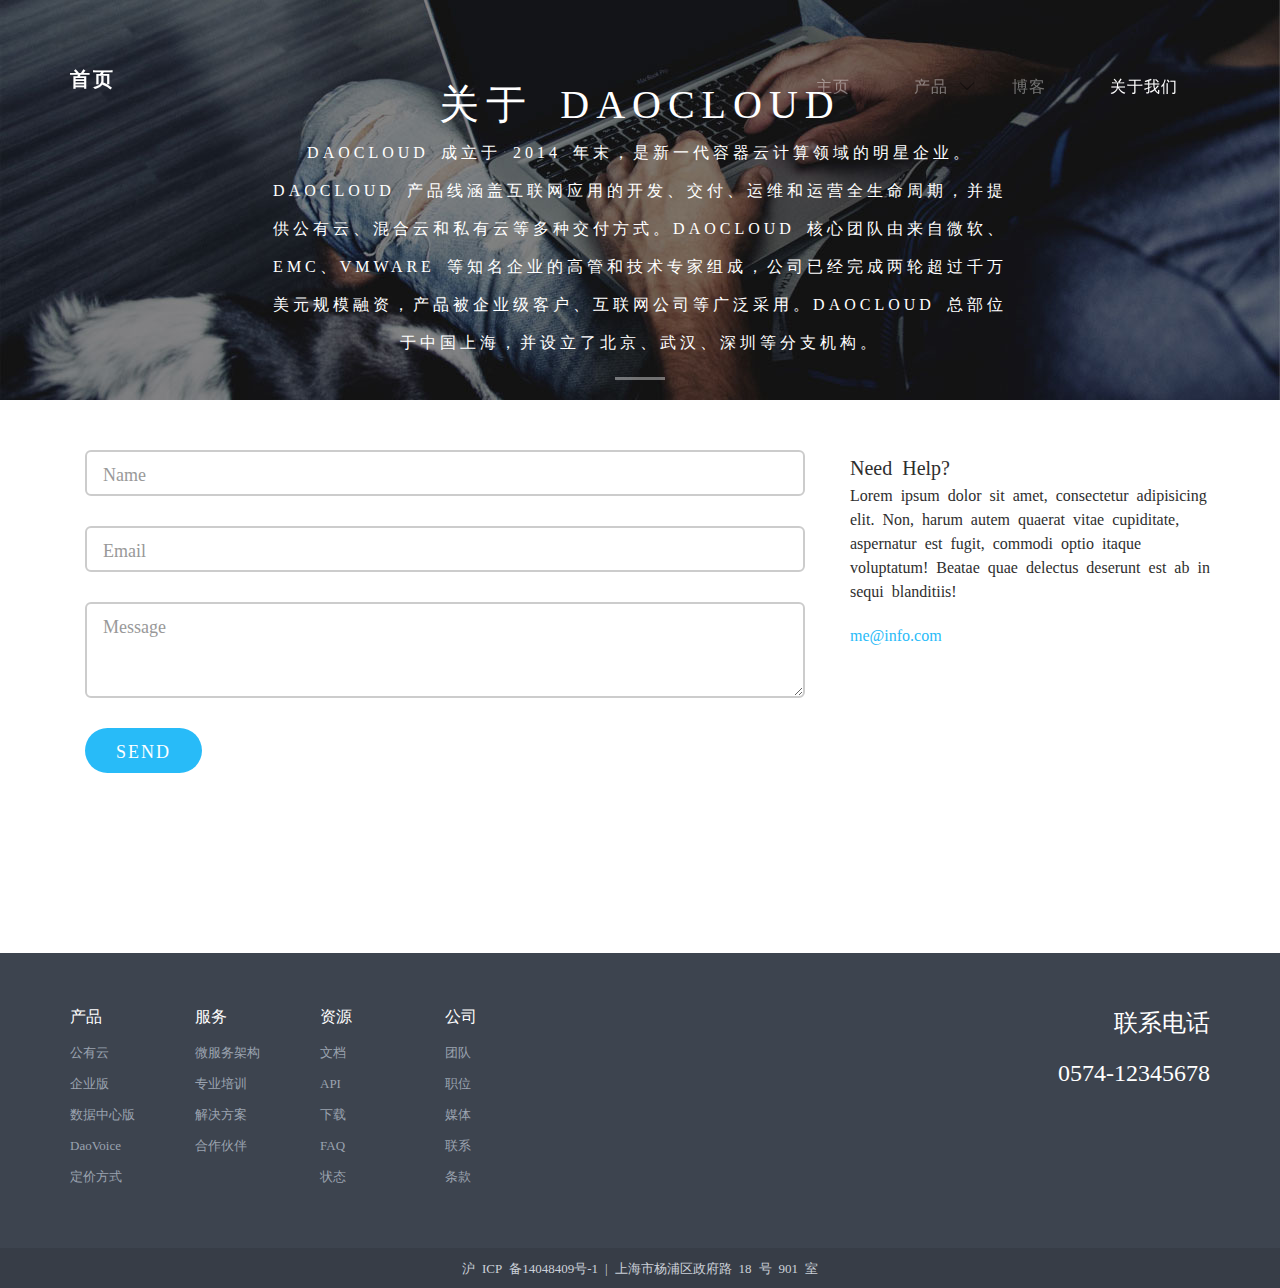
==== commit 850b33f1: "aichensmart2" ====
--- a/about.html
+++ b/about.html
@@ -45,7 +45,8 @@
 	<link rel="stylesheet" href="css/style.css">
 	<!-- add by yxj -->
 	<link rel="stylesheet" href="css/main.css">
-
+	<!-- add by yxj -->
+	<link rel="stylesheet" href="css/about.css">
 
 	<!-- FOR IE9 below -->
 	<!--[if lt IE 9]>
@@ -61,34 +62,34 @@
 				<div class="container">
 
 					<!-- START #fh5co-logo -->
-					<h1 id="fh5co-logo" class="pull-left"><a href="index.html">Display</a></h1>
+					<h1 id="fh5co-logo" class="pull-left"><a href="index.html">首页</a></h1>
 
 					<!-- START #fh5co-menu-wrap -->
 					<nav id="fh5co-menu-wrap" role="navigation">
 						<ul class="sf-menu" id="fh5co-primary-menu">
 							<li>
-								<a href="index.html">Home</a>
+								<a href="index.html">主页</a>
 							</li>
 							<li>
-								<a href="#" class="fh5co-sub-ddown">Dropdown</a>
+								<a href="#" class="fh5co-sub-ddown">产品</a>
 								 <ul class="fh5co-sub-menu">
-								 	<li><a href="left-sidebar.html">Left Sidebar</a></li>
-								 	<li><a href="right-sidebar.html">Right Sidebar</a></li>
-									<li><a href="#">HTML5</a></li>
+								 	<li><a href="left-sidebar.html">智能锅-1</a></li>
+								 	<li><a href="right-sidebar.html">智能锅-2</a></li>
+									<li><a href="#">智能锅-3</a></li>
 									<li>
-										<a href="#" class="fh5co-sub-ddown">JavaScript</a>
+										<a href="#" class="fh5co-sub-ddown">智能锅-4</a>
 										<ul class="fh5co-sub-menu">
-											<li><a href="#">jQuery</a></li>
-											<li><a href="#">Zipto</a></li>
-											<li><a href="#">Node.js</a></li>
-											<li><a href="#">AngularJS</a></li>
+											<li><a href="#">智能锅-4-1/a></li>
+											<li><a href="#">智能锅-4-2</a></li>
+											<li><a href="#">智能锅-4-3</a></li>
+											<li><a href="#">智能锅-4-4</a></li>
 										</ul>
 									</li>
-									<li><a href="#">CSS3</a></li>
+									<li><a href="#">智能锅-5</a></li>
 								</ul>
 							</li>
-							<li class="active"><a href="elements.html">Elements</a></li>
-							<li><a href="contact.html">Contact</a></li>
+							<li><a href="elements.html">博客</a></li>
+							<li class="active"><a href="contact.html">关于我们</a></li>
 						</ul>
 					</nav>
 
@@ -96,14 +97,15 @@
 			</header>
 
 			<!-- START #fh5co-hero -->
-			<aside id="fh5co-hero" style="background-image: url(images/hero2.jpg);">
+			<aside id="fh5co-hero" style="background-image: url(images/hero3.jpg);">
 				<div class="container">
 					<div class="row">
 						<div class="col-md-8 col-md-offset-2">
 							<div class="fh5co-hero-wrap">
 								<div class="fh5co-hero-intro">
-										<h2>A bunch of<span></span></h2>
-										<h1>Useful Elements</h1>
+									<h1>关于 DaoCloud</h1>
+										<h2>DaoCloud 成立于 2014 年末，是新一代容器云计算领域的明星企业。DaoCloud 产品线涵盖互联网应用的开发、交付、运维和运营全生命周期，并提供公有云、混合云和私有云等多种交付方式。DaoCloud 核心团队由来自微软、EMC、VMware 等知名企业的高管和技术专家组成，公司已经完成两轮超过千万美元规模融资，产品被企业级客户、互联网公司等广泛采用。DaoCloud 总部位于中国上海，并设立了北京、武汉、深圳等分支机构。<span></span></h2>
+
 								</div>
 							</div>
 						</div>
@@ -115,741 +117,191 @@
 
 
 
+
 				<section>
 					<div class="container">
+
 						<div class="row">
-							<div class="col-md-12">
-
-							</div>
-							<div class="col-md-8 col-md-offset-2 text-center fh5co-lead-wrap">
-								<h2 class="fh5co-uppercase-heading-sm text-center">Beautiful Intro Text with button</h2>
-								<h3 class="fh5co-serif fh5co-lead">Lorem <a href="#">ipsum</a> dolor sit amet, consectetur adipisicing elit. Dolores commodi ut odit repudiandae culpa dicta quia neque consectetur error eveniet. </h3>
+
 							<div class="fh5co-spacer fh5co-spacer-sm"></div>
-							<p><a href="#" class="btn btn-outline btn-lg">Outlined Button</a></p>
-							</div>
-
-						</div>
-
-						<div class="fh5co-spacer fh5co-spacer-xxs"></div>
-					</div>
-				</section>
-
-				<section>
-					<div class="container">
-						<div class="row">
-							<div class="col-md-12">
-								<h2 class="fh5co-uppercase-heading-sm text-center">Heading with sub text</h2>
-							</div>
-							<div class="col-md-8 col-md-offset-2 clearfix fh5co-header">
-								<h1 class="h1 fh5co-heading fh5co-no-margin-bottom">Sapiente voluptatem distinctio</h1>
-								<h4 class="h5 fh5co-heading-sub">Lorem ipsum dolor sit amet, consectetur adipisicing elit. Sapiente voluptatem distinctio neque, a, id debitis tenetur aspernatur? Natus, voluptate alias.</h4>
-								<div class="fh5co-spacer fh5co-spacer-sm"></div>
-							</div>
-						</div>
-						<div class="fh5co-spacer fh5co-spacer-sm"></div>
-					</div>
-				</section>
-
-				<section>
-					<div class="container">
-						<div class="row">
-
-
-							<div class="col-md-12">
-								<h2 class="fh5co-uppercase-heading-sm text-center">Fully Responsive Tabs</h2>
-
-								<div class="fh5co-spacer fh5co-spacer-sm"></div>
-
-								<div id="fh5co-tab-feature-center" class="fh5co-tab text-center">
-									<ul class="resp-tabs-list hor_1">
-										<li><i class="fh5co-tab-menu-icon ti-ruler-pencil"></i>Design</li>
-										<li><i class="fh5co-tab-menu-icon ti-paint-bucket"></i> Branding</li>
-										<li><i class="fh5co-tab-menu-icon ti-shopping-cart"></i> E-Commerce</li>
-									</ul>
-									<div class="resp-tabs-container hor_1">
-										<div>
-											<div class="row">
-												<div class="col-md-12">
-													<h2 class="h3">Aesthetic Design</h2>
-												</div>
-												<div class="col-md-6">
-													<p>Lorem ipsum dolor sit amet, consectetur adipisicing elit. Assumenda quis deserunt dolorem, debitis cupiditate nihil velit dolores, inventore voluptatem delectus quos atque similique natus eaque qui, nisi repudiandae dolore sit! Lorem ipsum dolor sit amet, consectetur adipisicing elit. Cum aut maxime eius magnam. Ipsa qui consequatur laborum culpa recusandae ullam repellendus, quod cum nemo consequuntur quidem labore minima dignissimos, eum!</p>
-												</div>
-												<div class="col-md-6">
-													<p>Lorem ipsum dolor sit amet, consectetur adipisicing elit. Odio voluptatem, vitae nesciunt ad hic quam quisquam sit possimus officia ratione. Lorem ipsum dolor sit amet, consectetur adipisicing elit. Molestias, ex. Lorem ipsum dolor sit amet, consectetur adipisicing elit. Ex fuga illum necessitatibus consequuntur aspernatur omnis quidem ut, similique esse assumenda.</p>
-												</div>
-											</div>
-										</div>
-										<div>
-											<div class="row">
-												<div class="col-md-12">
-													<h2 class="h3">Branding &amp; Identity</h2>
-												</div>
-												<div class="col-md-6">
-													<p>Nam tristique porttitor neque, sit amet aliquet metus ultricies non. Vestibulum lacinia ante sit amet enim iaculis tempus. Nulla aliquam tincidunt leo, et consequat justo viverra id. Maecenas lacinia libero vel iaculis tincidunt. Quisque luctus massa eu sodales vehicula. Duis gravida at nunc sit amet sagittis. Fusce pulvinar scelerisque enim, vel interdum erat ullamcorper a. Cras elementum mauris justo, quis lacinia erat mollis sed. Donec malesuada odio eu metus consequat interdum. </p>
-												</div>
-												<div class="col-md-6">
-													<p>In varius, ex ut tincidunt tempor, nunc nisi commodo quam, vel volutpat ex eros id tellus. Morbi cursus libero mi. In condimentum leo in libero volutpat rutrum. Ut pellentesque finibus lacus, sed imperdiet ex tincidunt vel. Proin et blandit nisl, dapibus faucibus urna. Praesent et nisi dictum, placerat purus eget, varius est. Suspendisse potenti. Curabitur blandit faucibus auctor.</p>
-												</div>
-											</div>
-										</div>
-										<div>
-											<div class="row">
-												<div class="col-md-12">
-													<h2 class="h3">Online Shop</h2>
-												</div>
-												<div class="col-md-6">
-													<p>Lorem ipsum dolor sit amet, consectetur adipisicing elit. Assumenda quis deserunt dolorem, debitis cupiditate nihil velit dolores, inventore voluptatem delectus quos atque similique natus eaque qui, nisi repudiandae dolore sit! Lorem ipsum dolor sit amet, consectetur adipisicing elit. Cum aut maxime eius magnam.</p>
-												</div>
-												<div class="col-md-6">
-													<p>Lorem ipsum dolor sit amet, consectetur adipisicing elit. Odio voluptatem, vitae nesciunt ad hic quam quisquam sit possimus officia ratione. Lorem ipsum dolor sit amet, consectetur adipisicing elit. Molestias, ex. Lorem ipsum dolor sit amet.</p>
-												</div>
-											</div>
-										</div>
-									</div>
-								</div>
-							</div>
-
-							<hr class="fh5co-spacer fh5co-spacer-sm">
-
-							<div class="col-md-12">
-								<div id="fh5co-tab-feature" class="fh5co-tab">
-									<ul class="resp-tabs-list hor_1">
-										<li><i class="fh5co-tab-menu-icon ti-ruler-pencil"></i>Design</li>
-										<li><i class="fh5co-tab-menu-icon ti-paint-bucket"></i> Branding</li>
-										<li><i class="fh5co-tab-menu-icon ti-shopping-cart"></i> E-Commerce</li>
-									</ul>
-									<div class="resp-tabs-container hor_1">
-										<div>
-											<div class="row">
-												<div class="col-md-12">
-													<h2 class="h3">Aesthetic Design</h2>
-												</div>
-												<div class="col-md-6">
-													<p>Lorem ipsum dolor sit amet, consectetur adipisicing elit. Assumenda quis deserunt dolorem, debitis cupiditate nihil velit dolores, inventore voluptatem delectus quos atque similique natus eaque qui, nisi repudiandae dolore sit! Lorem ipsum dolor sit amet, consectetur adipisicing elit. Cum aut maxime eius magnam. Ipsa qui consequatur laborum culpa recusandae ullam repellendus, quod cum nemo consequuntur quidem labore minima dignissimos, eum!</p>
-												</div>
-												<div class="col-md-6">
-													<p>Lorem ipsum dolor sit amet, consectetur adipisicing elit. Odio voluptatem, vitae nesciunt ad hic quam quisquam sit possimus officia ratione. Lorem ipsum dolor sit amet, consectetur adipisicing elit. Molestias, ex. Lorem ipsum dolor sit amet, consectetur adipisicing elit. Ex fuga illum necessitatibus consequuntur aspernatur omnis quidem ut, similique esse assumenda.</p>
-												</div>
-											</div>
-										</div>
-										<div>
-											<div class="row">
-												<div class="col-md-12">
-													<h2 class="h3">Branding &amp; Identity</h2>
-												</div>
-												<div class="col-md-6">
-													<p>Nam tristique porttitor neque, sit amet aliquet metus ultricies non. Vestibulum lacinia ante sit amet enim iaculis tempus. Nulla aliquam tincidunt leo, et consequat justo viverra id. Maecenas lacinia libero vel iaculis tincidunt. Quisque luctus massa eu sodales vehicula. Duis gravida at nunc sit amet sagittis. Fusce pulvinar scelerisque enim, vel interdum erat ullamcorper a. Cras elementum mauris justo, quis lacinia erat mollis sed. Donec malesuada odio eu metus consequat interdum. </p>
-												</div>
-												<div class="col-md-6">
-													<p>In varius, ex ut tincidunt tempor, nunc nisi commodo quam, vel volutpat ex eros id tellus. Morbi cursus libero mi. In condimentum leo in libero volutpat rutrum. Ut pellentesque finibus lacus, sed imperdiet ex tincidunt vel. Proin et blandit nisl, dapibus faucibus urna. Praesent et nisi dictum, placerat purus eget, varius est. Suspendisse potenti. Curabitur blandit faucibus auctor.</p>
-												</div>
-											</div>
-										</div>
-										<div>
-											<div class="row">
-												<div class="col-md-12">
-													<h2 class="h3">Online Shop</h2>
-												</div>
-												<div class="col-md-6">
-													<p>Lorem ipsum dolor sit amet, consectetur adipisicing elit. Assumenda quis deserunt dolorem, debitis cupiditate nihil velit dolores, inventore voluptatem delectus quos atque similique natus eaque qui, nisi repudiandae dolore sit! Lorem ipsum dolor sit amet, consectetur adipisicing elit. Cum aut maxime eius magnam.</p>
-												</div>
-												<div class="col-md-6">
-													<p>Lorem ipsum dolor sit amet, consectetur adipisicing elit. Odio voluptatem, vitae nesciunt ad hic quam quisquam sit possimus officia ratione. Lorem ipsum dolor sit amet, consectetur adipisicing elit. Molestias, ex. Lorem ipsum dolor sit amet.</p>
-												</div>
-											</div>
-										</div>
-									</div>
-								</div>
-							</div>
-
-							<hr class="fh5co-spacer fh5co-spacer-sm">
-
-							<div class="col-md-12">
-								<div id="fh5co-tab-feature-vertical" class="fh5co-tab">
-									<ul class="resp-tabs-list hor_1">
-										<li><i class="fh5co-tab-menu-icon ti-ruler-pencil"></i>Design</li>
-										<li><i class="fh5co-tab-menu-icon ti-paint-bucket"></i> Branding</li>
-										<li><i class="fh5co-tab-menu-icon ti-shopping-cart"></i> E-Commerce</li>
-									</ul>
-									<div class="resp-tabs-container hor_1">
-										<div>
-											<div class="row">
-												<div class="col-md-12">
-													<h2 class="h3">Aesthetic Design</h2>
-												</div>
-												<div class="col-md-6">
-													<p>Lorem ipsum dolor sit amet, consectetur adipisicing elit. Assumenda quis deserunt dolorem, debitis cupiditate nihil velit dolores, inventore voluptatem delectus quos atque similique natus eaque qui, nisi repudiandae dolore sit! Lorem ipsum dolor sit amet, consectetur adipisicing elit. Cum aut maxime eius magnam. Ipsa qui consequatur laborum culpa recusandae ullam repellendus, quod cum nemo consequuntur quidem labore minima dignissimos, eum!</p>
-												</div>
-												<div class="col-md-6">
-													<p>Lorem ipsum dolor sit amet, consectetur adipisicing elit. Odio voluptatem, vitae nesciunt ad hic quam quisquam sit possimus officia ratione. Lorem ipsum dolor sit amet, consectetur adipisicing elit. Molestias, ex. Lorem ipsum dolor sit amet, consectetur adipisicing elit. Ex fuga illum necessitatibus consequuntur aspernatur omnis quidem ut, similique esse assumenda.</p>
-												</div>
-											</div>
-										</div>
-										<div>
-											<div class="row">
-												<div class="col-md-12">
-													<h2 class="h3">Branding &amp; Identity</h2>
-												</div>
-												<div class="col-md-6">
-													<p>Nam tristique porttitor neque, sit amet aliquet metus ultricies non. Vestibulum lacinia ante sit amet enim iaculis tempus. Nulla aliquam tincidunt leo, et consequat justo viverra id. Maecenas lacinia libero vel iaculis tincidunt. Quisque luctus massa eu sodales vehicula. Duis gravida at nunc sit amet sagittis. Fusce pulvinar scelerisque enim, vel interdum erat ullamcorper a. Cras elementum mauris justo, quis lacinia erat mollis sed. Donec malesuada odio eu metus consequat interdum. </p>
-												</div>
-												<div class="col-md-6">
-													<p>In varius, ex ut tincidunt tempor, nunc nisi commodo quam, vel volutpat ex eros id tellus. Morbi cursus libero mi. In condimentum leo in libero volutpat rutrum. Ut pellentesque finibus lacus, sed imperdiet ex tincidunt vel. Proin et blandit nisl, dapibus faucibus urna. Praesent et nisi dictum, placerat purus eget, varius est. Suspendisse potenti. Curabitur blandit faucibus auctor.</p>
-												</div>
-											</div>
-										</div>
-										<div>
-											<div class="row">
-												<div class="col-md-12">
-													<h2 class="h3">Online Shop</h2>
-												</div>
-												<div class="col-md-6">
-													<p>Lorem ipsum dolor sit amet, consectetur adipisicing elit. Assumenda quis deserunt dolorem, debitis cupiditate nihil velit dolores, inventore voluptatem delectus quos atque similique natus eaque qui, nisi repudiandae dolore sit! Lorem ipsum dolor sit amet, consectetur adipisicing elit. Cum aut maxime eius magnam.</p>
-												</div>
-												<div class="col-md-6">
-													<p>Lorem ipsum dolor sit amet, consectetur adipisicing elit. Odio voluptatem, vitae nesciunt ad hic quam quisquam sit possimus officia ratione. Lorem ipsum dolor sit amet, consectetur adipisicing elit. Molestias, ex. Lorem ipsum dolor sit amet.</p>
-												</div>
-											</div>
-										</div>
-									</div>
-								</div>
-							</div>
-							<div class="fh5co-spacer fh5co-spacer-md"></div>
-							<!-- END Tabs -->
-						</div>
-					</div>
-				</section>
-
-				<section>
-					<div class="container">
-						<div class="row fh5co-feature-3">
-
-							<div class="col-md-12">
-								<h2 class="fh5co-uppercase-heading-sm text-center">Two Columns Text With Icons</h2>
-								<div class="fh5co-spacer fh5co-spacer-sm"></div>
-							</div>
-							<div class="col-md-8 col-md-offset-2">
-								<div class="row">
-									<div class="col-md-6 fh5co-feature-item">
-										<span class="fh5co-feature-icon"><i class="ti-export"></i></span>
-										<div class="fh5co-feature-blurb">
-											<h2 class="h4 fh5co-feature-title">Retina Ready</h2>
-											<p>Lorem ipsum dolor sit amet, consectetur adipisicing elit. Fugiat aliquid placeat nobis veritatis neque earum possimus tempora sunt.</p>
-										</div>
-									</div>
-
-									<div class="col-md-6 fh5co-feature-item">
-										<span class="fh5co-feature-icon"><i class="ti-layout"></i></span>
-										<div class="fh5co-feature-blurb">
-											<h2 class="h4 fh5co-feature-title">Responsive Layout</h2>
-											<p>Lorem ipsum dolor sit amet, consectetur adipisicing elit. Fugiat aliquid placeat nobis veritatis neque earum possimus tempora sunt.</p>
-										</div>
-									</div>
-
-									<div class="col-md-6 fh5co-feature-item">
-										<span class="fh5co-feature-icon"><i class="ti-heart"></i></span>
-										<div class="fh5co-feature-blurb">
-											<h2 class="h4 fh5co-feature-title">Crafted with Love</h2>
-											<p>Lorem ipsum dolor sit amet, consectetur adipisicing elit. Fugiat aliquid placeat nobis veritatis neque earum possimus tempora sunt.</p>
-										</div>
-									</div>
-
-									<div class="col-md-6 fh5co-feature-item">
-										<span class="fh5co-feature-icon"><i class="ti-flag-alt"></i></span>
-										<div class="fh5co-feature-blurb">
-											<h2 class="h4 fh5co-feature-title">Usability</h2>
-											<p>Lorem ipsum dolor sit amet, consectetur adipisicing elit. Fugiat aliquid placeat nobis veritatis neque earum possimus tempora sunt.</p>
-										</div>
-									</div>
-								</div>
-							</div>
-						</div>
-
-						<div class="fh5co-spacer fh5co-spacer-sm"></div>
-					</div>
-				</section>
-
-				<section>
-					<div class="container">
-
-						<div class="row fh5co-feature-1">
-							<div class="col-md-12">
-								<h2 class="fh5co-uppercase-heading-sm text-center">Feature Image with text and icons</h2>
-							</div>
-							<div class="col-md-5 col-md-offset-1 col-sm-6 fh5co-feature-figure">
-
-								<img src="images/macbook_1.png" alt="Image" class="img-responsive">
-							</div>
-							<div class="col-md-6 col-sm-6 fh5co-feature-blurb">
-								<ul>
-									<li>
-										<span class="fh5co-feature-blurb-icon"><i class="ti-ruler-pencil"></i></span>
-
-										<div class="fh5co-feature-blurb-text">
-											<h2 class="fh5co-feature-blurb-title h4 text-uppercase">Modern Design</h2>
-											<p class="fh5co-feature-blurb-description">Lorem ipsum dolor sit amet, consectetur adipisicing elit. Excepturi explicabo nihil doloribus consectetur cum quam.</p>
-										</div>
-									</li>
-									<li>
-										<span class="fh5co-feature-blurb-icon"><i class="ti-mobile"></i></span>
-
-										<div class="fh5co-feature-blurb-text">
-											<h2 class="fh5co-feature-blurb-title h4 text-uppercase">Responsive</h2>
-											<p class="fh5co-feature-blurb-description">Lorem ipsum dolor sit amet, consectetur adipisicing elit. Excepturi explicabo nihil doloribus consectetur cum quam.</p>
-										</div>
-									</li>
-									<li>
-										<span class="fh5co-feature-blurb-icon"><i class="ti-blackboard"></i></span>
-
-										<div class="fh5co-feature-blurb-text">
-											<h2 class="fh5co-feature-blurb-title h4 text-uppercase">Clean Design</h2>
-											<p class="fh5co-feature-blurb-description">Lorem ipsum dolor sit amet, consectetur adipisicing elit. Excepturi explicabo nihil doloribus consectetur cum quam.</p>
-										</div>
-									</li>
-
-								</ul>
-							</div>
-						</div>
-						<div class="fh5co-spacer fh5co-spacer-sm"></div>
-					</div>
-				</section>
-
-				<section>
-					<!-- START FEATURE 2 -->
-				<div class="container">
-
-					<div class="row fh5co-feature-2">
-
-						<div class="col-md-12">
-							<h2 class="fh5co-uppercase-heading-sm text-center">Icons With Text</h2>
-							<div class="fh5co-spacer fh5co-spacer-sm"></div>
-						</div>
-
-						<div class="col-md-3 col-sm-6 fh5co-feature-item">
-							<span class="fh5co-feature-icon"><i class="ti-gift"></i></span>
-							<h2 class="text-center fh5co-feature-title h4 text-uppercase">Free HTML5 Template</h2>
-							<p class="text-center fh5co-feature-description">Lorem ipsum dolor sit amet, consectetur adipisicing elit. Fugiat aliquid placeat nobis veritatis neque earum possimus tempora sunt.</p>
-							<p class="text-center"><a href="#" class="btn btn-primary btn-sm">Read more</a></p>
-						</div>
-
-						<div class="col-md-3 col-sm-6 fh5co-feature-item">
-							<span class="fh5co-feature-icon"><i class="ti-mobile"></i></span>
-							<h2 class="text-center fh5co-feature-title h4 text-uppercase">Mobile First</h2>
-							<p class="text-center fh5co-feature-description">Lorem ipsum dolor sit amet, consectetur adipisicing elit. Fugiat aliquid placeat nobis veritatis neque earum possimus tempora sunt.</p>
-							<p class="text-center"><a href="#" class="btn btn-primary btn-sm">Read more</a></p>
-						</div>
-
-						<div class="clearfix visible-sm-block"></div>
-
-						<div class="col-md-3 col-sm-6 fh5co-feature-item">
-							<span class="fh5co-feature-icon"><i class="ti-pie-chart"></i></span>
-							<h2 class="text-center fh5co-feature-title h4 text-uppercase">Analytics</h2>
-							<p class="text-center fh5co-feature-description">Lorem ipsum dolor sit amet, consectetur adipisicing elit. Fugiat aliquid placeat nobis veritatis neque earum possimus tempora sunt.</p>
-							<p class="text-center"><a href="#" class="btn btn-primary btn-sm">Read more</a></p>
-						</div>
-						<div class="col-md-3 col-sm-6 fh5co-feature-item">
-							<span class="fh5co-feature-icon"><i class="ti-wallet"></i></span>
-							<h2 class="text-center fh5co-feature-title h4 text-uppercase">Increase Income</h2>
-							<p class="text-center fh5co-feature-description">Lorem ipsum dolor sit amet, consectetur adipisicing elit. Fugiat aliquid placeat nobis veritatis neque earum possimus tempora sunt.</p>
-							<p class="text-center"><a href="#" class="btn btn-primary btn-sm">Read more</a></p>
-						</div>
-
-
-						<div class="clearfix visible-sm-block visible-md-block"></div>
-
-						<div class="col-md-3 col-sm-6 fh5co-feature-item text-center">
-							<span class="fh5co-feature-icon fh5co-circle"><i class="ti-gift"></i></span>
-							<h2 class="text-center fh5co-feature-title h4 text-uppercase">Free HTML5 Template</h2>
-							<p class="text-center fh5co-feature-description">Lorem ipsum dolor sit amet, consectetur adipisicing elit. Fugiat aliquid placeat nobis veritatis neque earum possimus tempora sunt.</p>
-							<p class="text-center"><a href="#" class="btn btn-primary btn-sm">Read more</a></p>
-						</div>
-						<div class="col-md-3 col-sm-6 fh5co-feature-item text-center">
-							<span class="fh5co-feature-icon fh5co-circle"><i class="ti-mobile"></i></span>
-							<h2 class="text-center fh5co-feature-title h4 text-uppercase">Mobile First</h2>
-							<p class="text-center fh5co-feature-description">Lorem ipsum dolor sit amet, consectetur adipisicing elit. Fugiat aliquid placeat nobis veritatis neque earum possimus tempora sunt.</p>
-							<p class="text-center"><a href="#" class="btn btn-primary btn-sm">Read more</a></p>
-						</div>
-
-						<div class="clearfix visible-sm-block"></div>
-
-						<div class="col-md-3 col-sm-6 fh5co-feature-item text-center">
-							<span class="fh5co-feature-icon fh5co-circle"><i class="ti-pie-chart"></i></span>
-							<h2 class="text-center fh5co-feature-title h4 text-uppercase">Analytics</h2>
-							<p class="text-center fh5co-feature-description">Lorem ipsum dolor sit amet, consectetur adipisicing elit. Fugiat aliquid placeat nobis veritatis neque earum possimus tempora sunt.</p>
-							<p class="text-center"><a href="#" class="btn btn-primary btn-sm">Read more</a></p>
-						</div>
-						<div class="col-md-3 col-sm-6 fh5co-feature-item text-center">
-							<span class="fh5co-feature-icon fh5co-circle"><i class="ti-wallet"></i></span>
-							<h2 class="text-center fh5co-feature-title h4 text-uppercase">Increase Income</h2>
-							<p class="text-center fh5co-feature-description">Lorem ipsum dolor sit amet, consectetur adipisicing elit. Fugiat aliquid placeat nobis veritatis neque earum possimus tempora sunt.</p>
-							<p class="text-center"><a href="#" class="btn btn-primary btn-sm">Read more</a></p>
-						</div>
-					</div>
-					<div class="fh5co-spacer fh5co-spacer-sm"></div>
-				</div>
-				</section>
-
-				<section>
-					<div class="container">
-					<div class="row">
-						<div class="col-md-12">
-							<h2 class="fh5co-uppercase-heading-sm text-center">Buttons with Icons</h2>
-							<div class="fh5co-spacer fh5co-spacer-sm"></div>
-						</div>
-
-						<div class="col-md-4">
-
-							<a href="#" class="btn btn-primary">Default</a>
-							<a href="#" class="btn btn-outline">Default</a>
-							<div class="fh5co-spacer fh5co-spacer-xxs"></div>
-							<a href="#" class="btn btn-primary btn-lg">Large</a>
-							<a href="#" class="btn btn-outline btn-lg">Large</a>
-
-						</div>
-						<div class="col-md-4">
-
-							<a href="#" class="btn btn-primary btn-block">Wide + Default</a>
-							<a href="#" class="btn btn-outline btn-block">Wide + Default</a>
-							<div class="fh5co-spacer fh5co-spacer-xxs"></div>
-							<a href="#" class="btn btn-primary btn-lg btn-block">Wide + Large</a>
-							<a href="#" class="btn btn-outline btn-lg btn-block">Wide + Large</a>
-
-						</div>
-						<div class="col-md-4">
-
-							<a href="#" class="btn btn-primary fh5co-btn-icon"><i class="ti-pencil"></i> Write</a>
-							<a href="#" class="btn btn-outline fh5co-btn-icon fh5co-btn-icon"><i class="ti-heart"></i> Love</a>
-
-							<a href="#" class="btn btn-success fh5co-btn-icon"><i class="ti-plus"></i> Add New</a>
-
-
-
-						</div>
-
-					</div>
-					<div class="fh5co-spacer fh5co-spacer-md"></div>
-				</div>
-				</section>
-
-				<section>
-					<div class="container">
-						<div class="row">
-							<div class="col-md-12">
-								<h2 class="fh5co-uppercase-heading-sm text-center">Form</h2>
-								<div class="fh5co-spacer fh5co-spacer-sm"></div>
-							</div>
-							<div class="col-md-8 col-md-offset-2">
+							<div class="col-md-8">
 								<form action="#" method="post">
-									<div class="col-md-6">
+									<div class="col-md-12">
 										<div class="form-group">
 											<label for="name" class="sr-only">Email</label>
 											<input placeholder="Name" id="name" type="text" class="form-control input-lg">
 										</div>
 									</div>
-									<div class="col-md-6">
+									<div class="col-md-12">
 										<div class="form-group">
 											<label for="email" class="sr-only">Email</label>
 											<input placeholder="Email" id="email" type="text" class="form-control input-lg">
 										</div>
 									</div>
-									<div class="col-md-12">
-										<div class="form-group">
-											<label for="gender" class="sr-only">Gender</label>
-											<select class="form-control input-lg" id="gender">
-											  <option>--Gender--</option>
-											  <option>Male</option>
-											  <option>Female</option>
-											</select>
-										</div>
-									</div>
+
 									<div class="col-md-12">
 										<div class="form-group">
 											<label for="message" class="sr-only">Message</label>
 											<textarea placeholder="Message" id="message" class="form-control input-lg" rows="3"></textarea>
 										</div>
 									</div>
-									<div class="col-md-6">
+									<div class="col-md-12">
 										<div class="form-group">
 											<input type="submit" class="btn btn-primary btn-lg " value="Send">
 
-											<input type="reset" class="btn btn-outline btn-lg " value="Reset">
 										</div>
 									</div>
 
 
 								</form>
-								<div class="fh5co-spacer fh5co-spacer-sm"></div>
-							</div>
+
+							</div>
+							<div class="col-md-4">
+								<h3>Need Help?</h3>
+								<p>Lorem ipsum dolor sit amet, consectetur adipisicing elit. Non, harum autem quaerat vitae cupiditate, aspernatur est fugit, commodi optio itaque voluptatum! Beatae quae delectus deserunt est ab in sequi blanditiis!</p>
+								<p>
+									<a href="#">me@info.com</a>
+								</p>
+							</div>
+
+							<div class="fh5co-spacer fh5co-spacer-md"></div>
 
 						</div>
 
 					</div>
 				</section>
 
-				<section>
-					<div class="container">
-						<div class="row">
-							<div class="col-md-12">
-								<h2 class="fh5co-uppercase-heading-sm text-center">Lists &amp; Heading Level</h2>
-								<div class="fh5co-spacer fh5co-spacer-sm"></div>
-							</div>
-							<div class="col-md-4">
-								<h3>Unordered List</h3>
-								<ul>
-									<li>Convallis ut dictum vel venenatis id turpis</li>
-									<li>Nam faucibus orci sit amet lorem lacinia</li>
-									<li>A blandit dui vulputate</li>
-									<li>Praesent finibus mi sed dignissim ullamcorper
-										<ul>
-											<li>A blandit dui vulputate</li>
-											<li>Sed dignissim ullamcorper</li>
-											<li>Vel venenatis id turpis</li>
-										</ul>
-									</li>
-								</ul>
-							</div>
-							<div class="col-md-4">
-								<h3>Ordered List</h3>
-								<ol>
-									<li>Convallis ut dictum vel venenatis id turpis</li>
-									<li>Nam faucibus orci sit amet lorem lacinia</li>
-									<li>A blandit dui vulputate</li>
-									<li>Praesent finibus mi sed dignissim ullamcorper
-										<ol>
-											<li>A blandit dui vulputate</li>
-											<li>Sed dignissim ullamcorper</li>
-											<li>Vel venenatis id turpis</li>
-										</ol>
-									</li>
-								</ol>
-							</div>
-							<div class="col-md-4">
-								<h1>Heading Level 1</h1>
-								<h2>Heading Level 2</h2>
-								<h3>Heading Level 3</h3>
-								<h4>Heading Level 4</h4>
-								<h5>Heading Level 5</h5>
-								<h6>Heading Level 6</h6>
-							</div>
-							<div class="fh5co-spacer fh5co-spacer-md"></div>
-						</div>
-					</div>
-				</section>
-
-				<section>
-					<div class="container">
-						<div class="row">
-							<div class="col-md-12">
-								<h2 class="fh5co-uppercase-heading-sm text-center">Accordions &amp; Progress Bars</h2>
-								<div class="fh5co-spacer fh5co-spacer-sm"></div>
-							</div>
-							<div class="col-md-6">
-								<div class="panel-group fh5co-accordion" id="accordion" role="tablist" aria-multiselectable="true">
-  <div class="panel panel-default ">
-    <div class="panel-heading" role="tab" id="headingOne" data-toggle="collapse" data-parent="#accordion" data-target="#collapseOne" aria-expanded="false" aria-controls="collapseOne">
-      <h4 class="panel-title">
-
-        <a class="accordion-toggle">
-          Cnon cupidatat skateboard dolor
-        </a>
-      </h4>
-    </div>
-    <div id="collapseOne" class="panel-collapse collapse in" role="tabpanel" aria-labelledby="headingOne">
-      <div class="panel-body">
-        Anim pariatur cliche reprehenderit, enim eiusmod high life accusamus terry richardson ad squid. 3 wolf moon officia aute, non cupidatat skateboard dolor brunch. Food truck quinoa nesciunt laborum eiusmod. Brunch 3 wolf moon tempor, sunt aliqua put a bird on it squid single-origin coffee nulla assumenda shoreditch et. Nihil anim keffiyeh helvetica, craft beer labore wes anderson cred nesciunt sapiente ea proident. Ad vegan excepteur butcher vice lomo. Leggings occaecat craft beer farm-to-table, raw denim aesthetic synth nesciunt you probably haven't heard of them accusamus labore sustainable VHS.
-      </div>
-    </div>
-  </div>
-  <div class="panel panel-default">
-    <div class="panel-heading collapsed" role="tab" id="headingTwo" data-toggle="collapse" data-parent="#accordion" data-target="#collapseTwo" aria-expanded="false" aria-controls="collapseTwo">
-      <h4 class="panel-title">
-
-        <a class="accordion-toggle">
-          Anim pariatur cliche reprehenderit
-        </a>
-      </h4>
-    </div>
-    <div id="collapseTwo" class="panel-collapse collapse" role="tabpanel" aria-labelledby="headingTwo">
-      <div class="panel-body">
-        Anim pariatur cliche reprehenderit, enim eiusmod high life accusamus terry richardson ad squid. 3 wolf moon officia aute, non cupidatat skateboard dolor brunch. Food truck quinoa nesciunt laborum eiusmod. Brunch 3 wolf moon tempor, sunt aliqua put a bird on it squid single-origin coffee nulla assumenda shoreditch et. Nihil anim keffiyeh helvetica, craft beer labore wes anderson cred nesciunt sapiente ea proident. Ad vegan excepteur butcher vice lomo. Leggings occaecat craft beer farm-to-table, raw denim aesthetic synth nesciunt you probably haven't heard of them accusamus labore sustainable VHS.
-      </div>
-    </div>
-  </div>
-  <div class="panel panel-default">
-    <div class="panel-heading collapsed" role="tab" id="headingThree" data-toggle="collapse" data-parent="#accordion" data-target="#collapseThree" aria-expanded="false" aria-controls="collapseThree">
-      <h4 class="panel-title">
-
-        <a class="accordion-toggle">Raw denim aesthetic synth</a>
-      </h4>
-    </div>
-    <div id="collapseThree" class="panel-collapse collapse" role="tabpanel" aria-labelledby="headingThree">
-      <div class="panel-body">
-        Anim pariatur cliche reprehenderit, enim eiusmod high life accusamus terry richardson ad squid. 3 wolf moon officia aute, non cupidatat skateboard dolor brunch. Food truck quinoa nesciunt laborum eiusmod. Brunch 3 wolf moon tempor, sunt aliqua put a bird on it squid single-origin coffee nulla assumenda shoreditch et. Nihil anim keffiyeh helvetica, craft beer labore wes anderson cred nesciunt sapiente ea proident. Ad vegan excepteur butcher vice lomo. Leggings occaecat craft beer farm-to-table, raw denim aesthetic synth nesciunt you probably haven't heard of them accusamus labore sustainable VHS.
-      </div>
-    </div>
-  </div>
-</div>
-							</div>
-							<div class="col-md-6">
-								<h3 class="h4 fh5co-no-margin-bottom">Web Development</h3>
-								<div class="progress">
-								  <div class="progress-bar progress-bar-default" role="progressbar" aria-valuenow="40" aria-valuemin="0" aria-valuemax="100" style="width: 40%">
-								    <span class="sr-only">40% Complete (success)</span>
-								  </div>
-								</div>
-								<h3 class="h4 fh5co-no-margin-bottom">Wordpress Integration</h3>
-								<div class="progress">
-								  <div class="progress-bar progress-bar-default" role="progressbar" aria-valuenow="20" aria-valuemin="0" aria-valuemax="100" style="width: 20%">
-								    <span class="sr-only">20% Complete</span>
-								  </div>
-								</div>
-								<h3 class="h4 fh5co-no-margin-bottom">Bootstrap 3</h3>
-								<div class="progress">
-								  <div class="progress-bar progress-bar-default" role="progressbar" aria-valuenow="60" aria-valuemin="0" aria-valuemax="100" style="width: 60%">
-								    <span class="sr-only">60% Complete (warning)</span>
-								  </div>
-								</div>
-								<h3 class="h4 fh5co-no-margin-bottom">Python/Django</h3>
-								<div class="progress">
-								  <div class="progress-bar progress-bar-default" role="progressbar" aria-valuenow="80" aria-valuemin="0" aria-valuemax="100" style="width: 80%">
-								    <span class="sr-only">80% Complete (danger)</span>
-								  </div>
-								</div>
-							</div>
-						</div>
-						<div class="fh5co-spacer fh5co-spacer-md"></div>
-					</div>
-				</section>
-
-				<section class="footer1">
-					<div class="container">
-						<div class="row1">
-							<div class="col-xs-12 col-sm-2">
-								<div class="list-header">
-									<a class="collapsed" data-toggle="collapse" href="#footer1-links-products">产品</a>
-								</div>
-								<ul id="footer1-links-products" class="list-links collapse">
-									<li>
-										<a href="/cloud/overview.html">公有云</a>
-									</li>
-									<li>
-										<a href="/enterprise/dce.html">企业版</a>
-									</li>
-									<li>
-										<a href="/datacenter/index.html">数据中心版</a>
-									</li>
-									<li>
-										<a href="/cloud/voice.html">DaoVoice</a>
-
-									<li>
-									<a href="/pricing.html">定价方式</a>
-									</li>
-								</ul>
-							</div>
-							<div class="col-xs-12 col-sm-2">
-								<div class="list-header">
-									<a class="collapsed" data-toggle="collapse" href="#footer1-links-others">服务</a>
-								</div>
-								<ul id="footer1-links-others" class="list-links collapse">
-									<li>
-										<a href="/microservices.html">微服务架构</a>
-									</li>
-									<li>
-										<a href="/training.html">专业培训</a>
-									</li>
-									<li>
-										<a href="/solution.html">解决方案</a>
-									</li>
-									<li>
-										<a href="/partners.html">合作伙伴</a>
-									</li>
-								</ul>
-							</div>
-							<div class="col-xs-12 col-sm-2">
-								<div class="list-header">
-									<a class="collapsed" data-toggle="collapse" href="#footer1-links-resources">资源</a>
-								</div>
-								<ul id="footer1-links-resources" class="list-links collapse">
-									<li>
-										<a href="http://docs.daocloud.io/">文档</a>
-									</li>
-									<li>
-										<a href="http://docs.daocloud.io/api/">API</a>
-									</li>
-									<li>
-										<a href="http://get.daocloud.io/">下载</a>
-									</li>
-									<li>
-										<a href="http://docs.daocloud.io/faq">FAQ</a>
-									</li>
-									<li>
-										<a href="http://status.daocloud.io/">状态</a>
-									</li>
-								</ul>
-							</div>
-							<div class="col-xs-12 col-sm-2">
-								<div class="list-header">
-									<a class="collapsed" data-toggle="collapse" href="#footer1-links-company">公司</a>
-								</div>
-								<ul id="footer1-links-company" class="list-links collapse">
-									<li>
-										<a href="/team.html">团队</a>
-									</li>
-									<li>
-										<a href="/jobs.html">职位</a>
-									</li>
-									<li>
-										<a href="/media.html">媒体</a>
-									</li>
-									<li>
-										<a href="/contact.html">联系</a>
-									</li>
-									<li>
-										<a href="https://account.daocloud.io/term">条款</a>
-									</li>
-								</ul>
-							</div>
-							<div class="col-xs-12 col-sm-4">
-								<div class="mailing-list-form">
-									<form id="mc-embedded-subscribe-form" class="validate" novalidate="" target="_blank" name="mc-embedded-subscribe-form" method="post" action="//daocloud.us10.list-manage.com/subscribe/post?u=68dc27c820189c135aa385c92&id=69f16760b3">
-										<div class="input-text">联系电话</div>
-										<div class="input-text">0574-12345678</div>
-										<div aria-hidden="true" style="position:absolute;left:-5000px">
-											<input type="text" value="" tabindex="-1" name="b_68dc27c820189c135aa385c92_22be61cd23">
-										</div>
-									</form>
-								</div>
-								<div class="social-media">
-
-																</div>
+			<!-- 页脚 -->
+			<div class="fh5co-spacer fh5co-spacer-xlg-ying"></div>
+
+			<section class="footer1">
+				<div class="container">
+					<div class="row1">
+						<div class="col-xs-12 col-sm-2">
+							<div class="list-header">
+								<a class="collapsed" data-toggle="collapse" href="#footer1-links-products">产品</a>
+							</div>
+							<ul id="footer1-links-products" class="list-links collapse">
+								<li>
+									<a href="/cloud/overview.html">公有云</a>
+								</li>
+								<li>
+									<a href="/enterprise/dce.html">企业版</a>
+								</li>
+								<li>
+									<a href="/datacenter/index.html">数据中心版</a>
+								</li>
+								<li>
+									<a href="/cloud/voice.html">DaoVoice</a>
+
+								<li>
+								<a href="/pricing.html">定价方式</a>
+								</li>
+							</ul>
+						</div>
+						<div class="col-xs-12 col-sm-2">
+							<div class="list-header">
+								<a class="collapsed" data-toggle="collapse" href="#footer1-links-others">服务</a>
+							</div>
+							<ul id="footer1-links-others" class="list-links collapse">
+								<li>
+									<a href="/microservices.html">微服务架构</a>
+								</li>
+								<li>
+									<a href="/training.html">专业培训</a>
+								</li>
+								<li>
+									<a href="/solution.html">解决方案</a>
+								</li>
+								<li>
+									<a href="/partners.html">合作伙伴</a>
+								</li>
+							</ul>
+						</div>
+						<div class="col-xs-12 col-sm-2">
+							<div class="list-header">
+								<a class="collapsed" data-toggle="collapse" href="#footer1-links-resources">资源</a>
+							</div>
+							<ul id="footer1-links-resources" class="list-links collapse">
+								<li>
+									<a href="http://docs.daocloud.io/">文档</a>
+								</li>
+								<li>
+									<a href="http://docs.daocloud.io/api/">API</a>
+								</li>
+								<li>
+									<a href="http://get.daocloud.io/">下载</a>
+								</li>
+								<li>
+									<a href="http://docs.daocloud.io/faq">FAQ</a>
+								</li>
+								<li>
+									<a href="http://status.daocloud.io/">状态</a>
+								</li>
+							</ul>
+						</div>
+						<div class="col-xs-12 col-sm-2">
+							<div class="list-header">
+								<a class="collapsed" data-toggle="collapse" href="#footer1-links-company">公司</a>
+							</div>
+							<ul id="footer1-links-company" class="list-links collapse">
+								<li>
+									<a href="/team.html">团队</a>
+								</li>
+								<li>
+									<a href="/jobs.html">职位</a>
+								</li>
+								<li>
+									<a href="/media.html">媒体</a>
+								</li>
+								<li>
+									<a href="/contact.html">联系</a>
+								</li>
+								<li>
+									<a href="https://account.daocloud.io/term">条款</a>
+								</li>
+							</ul>
+						</div>
+						<div class="col-xs-12 col-sm-4">
+							<div class="mailing-list-form">
+								<form id="mc-embedded-subscribe-form" class="validate" novalidate="" target="_blank" name="mc-embedded-subscribe-form" method="post" action="//daocloud.us10.list-manage.com/subscribe/post?u=68dc27c820189c135aa385c92&id=69f16760b3">
+									<div class="input-text">联系电话</div>
+									<div class="input-text">0574-12345678</div>
+									<div aria-hidden="true" style="position:absolute;left:-5000px">
+										<input type="text" value="" tabindex="-1" name="b_68dc27c820189c135aa385c92_22be61cd23">
+									</div>
+								</form>
+							</div>
+							<div class="social-media">
+
 															</div>
 														</div>
 													</div>
-												</section>
-						<!-- 公司的备案号 -->
-						<section class="section-center footer1 alt hidden-xs">
-							<div class="container footer1-copyright">
-								<div class="row1">
-
-										<span class="hidden-xs">
-											<span style="vertical-align:middle">沪 ICP 备14048409号-1 | 上海市杨浦区政府路 18 号 901 室</span>
-											<span style="display:none">
-												<a href="/en/">
-													<span class="icon">
-														<svg viewBox="0 0 32 32">
-															<title>globe</title>
-															<path d="M24.965,24.965a12.49,12.49,0,0,0,3.344-5.835l-1.352-.142a5.911,5.911,0,0,1-1.637-3.2q-0.071-.64-0.071-1.992a11.257,11.257,0,0,0-.142-2.063,5.553,5.553,0,0,0-.961-1.779,9.973,9.973,0,0,1-.961-1.494q-0.213-.5-0.676-1.494T21.763,5.469a0.816,0.816,0,0,1,.249.071,0.764,0.764,0,0,1,.249.142,6,6,0,0,1,1-.142A11.844,11.844,0,0,0,17.85,3.477V4.046l0.285,0.64-1,.925L16.5,5.4l-0.712-.712-0.712-.854-1-.356a13.264,13.264,0,0,0-3.2.925V4.9a2.754,2.754,0,0,1,.783-0.285,4.411,4.411,0,0,0,.854-0.285,2.681,2.681,0,0,1,1.138...565,6.478,6.478,0,0,1-1-.712q-0.5-.427-1.1-0.925T9.312,17a4.214,4.214,0,0,1-1.423-1.352q-0.64-1.85-.712-1.992A4.484,4.484,0,0,1,6.394,11.7a6.735,6.735,0,0,1,.071-2.17q0-.5-0.142-1.779A12.1,12.1,0,0,0,3.335,16a12.21,12.21,0,0,0,3.7,8.965A12.48,12.48,0,0,0,14.435,28.594ZM16,1.2A14.256,14.256,0,0,1,26.46,5.54,14.256,14.256,0,0,1,30.8,16a14.256,14.256,0,0,1-4.34,10.46A14.256,14.256,0,0,1,16,30.8,14.256,14.256,0,0,1,5.54,26.46,14.256,14.256,0,0,1,1.2,16,14.256,14.256,0,0,1,5.54,5.54,14.256,14.256,0,0,1,16,1.2Z">
-															</svg>
-														</span>
-														<span>Switch to English</span>
-													</a>
-												</span>
+												</div>
+											</section>
+					<!-- 公司的备案号 -->
+					<section class="section-center footer1 alt hidden-xs">
+						<div class="container footer1-copyright">
+							<div class="row1">
+
+									<span class="hidden-xs">
+										<span style="vertical-align:middle">沪 ICP 备14048409号-1 | 上海市杨浦区政府路 18 号 901 室</span>
+										<span style="display:none">
+											<a href="/en/">
+												<span class="icon">
+													<svg viewBox="0 0 32 32">
+														<title>globe</title>
+														<path d="M24.965,24.965a12.49,12.49,0,0,0,3.344-5.835l-1.352-.142a5.911,5.911,0,0,1-1.637-3.2q-0.071-.64-0.071-1.992a11.257,11.257,0,0,0-.142-2.063,5.553,5.553,0,0,0-.961-1.779,9.973,9.973,0,0,1-.961-1.494q-0.213-.5-0.676-1.494T21.763,5.469a0.816,0.816,0,0,1,.249.071,0.764,0.764,0,0,1,.249.142,6,6,0,0,1,1-.142A11.844,11.844,0,0,0,17.85,3.477V4.046l0.285,0.64-1,.925L16.5,5.4l-0.712-.712-0.712-.854-1-.356a13.264,13.264,0,0,0-3.2.925V4.9a2.754,2.754,0,0,1,.783-0.285,4.411,4.411,0,0,0,.854-0.285,2.681,2.681,0,0,1,1.138...565,6.478,6.478,0,0,1-1-.712q-0.5-.427-1.1-0.925T9.312,17a4.214,4.214,0,0,1-1.423-1.352q-0.64-1.85-.712-1.992A4.484,4.484,0,0,1,6.394,11.7a6.735,6.735,0,0,1,.071-2.17q0-.5-0.142-1.779A12.1,12.1,0,0,0,3.335,16a12.21,12.21,0,0,0,3.7,8.965A12.48,12.48,0,0,0,14.435,28.594ZM16,1.2A14.256,14.256,0,0,1,26.46,5.54,14.256,14.256,0,0,1,30.8,16a14.256,14.256,0,0,1-4.34,10.46A14.256,14.256,0,0,1,16,30.8,14.256,14.256,0,0,1,5.54,26.46,14.256,14.256,0,0,1,1.2,16,14.256,14.256,0,0,1,5.54,5.54,14.256,14.256,0,0,1,16,1.2Z">
+														</svg>
+													</span>
+													<span>Switch to English</span>
+												</a>
 											</span>
-
-											</div>
-											</div>
-										</section>
+										</span>
+
+										</div>
+										</div>
+									</section>
 
 
 			</div>
--- a/css/style.css
+++ b/css/style.css
@@ -823,7 +823,7 @@
   line-height: 26px;
   text-transform: uppercase;
   letter-spacing: 3px;
-  color: #7b7b7b;
+  color: #1f2126;
 }
 
 .form-group {
--- a/css/main.css
+++ b/css/main.css
@@ -1659,3 +1659,6 @@
     padding-bottom: 60px;
     padding-top: 60px;
 }*/
+.fh5co-uppercase-heading-sm{
+  color: #1f2126;
+}
--- a/css/about.css
+++ b/css/about.css
@@ -0,0 +1,15 @@
+#fh5co-hero .fh5co-hero-wrap .fh5co-hero-intro > h2{
+  #fh5co-hero .fh5co-hero-wrap .fh5co-hero-intro > h2 {
+    color: #fff;
+    font-size: 16px;
+    letter-spacing: 0px;
+    padding-bottom: 0px;
+    position: none;
+    text-transform: uppercase;
+}
+}
+
+h1, .h1, h2, .h2, h3, .h3, h4, .h4, h5, .h5, h6, .h6 {
+    margin: 0 0 ;
+    padding: 0;
+}
